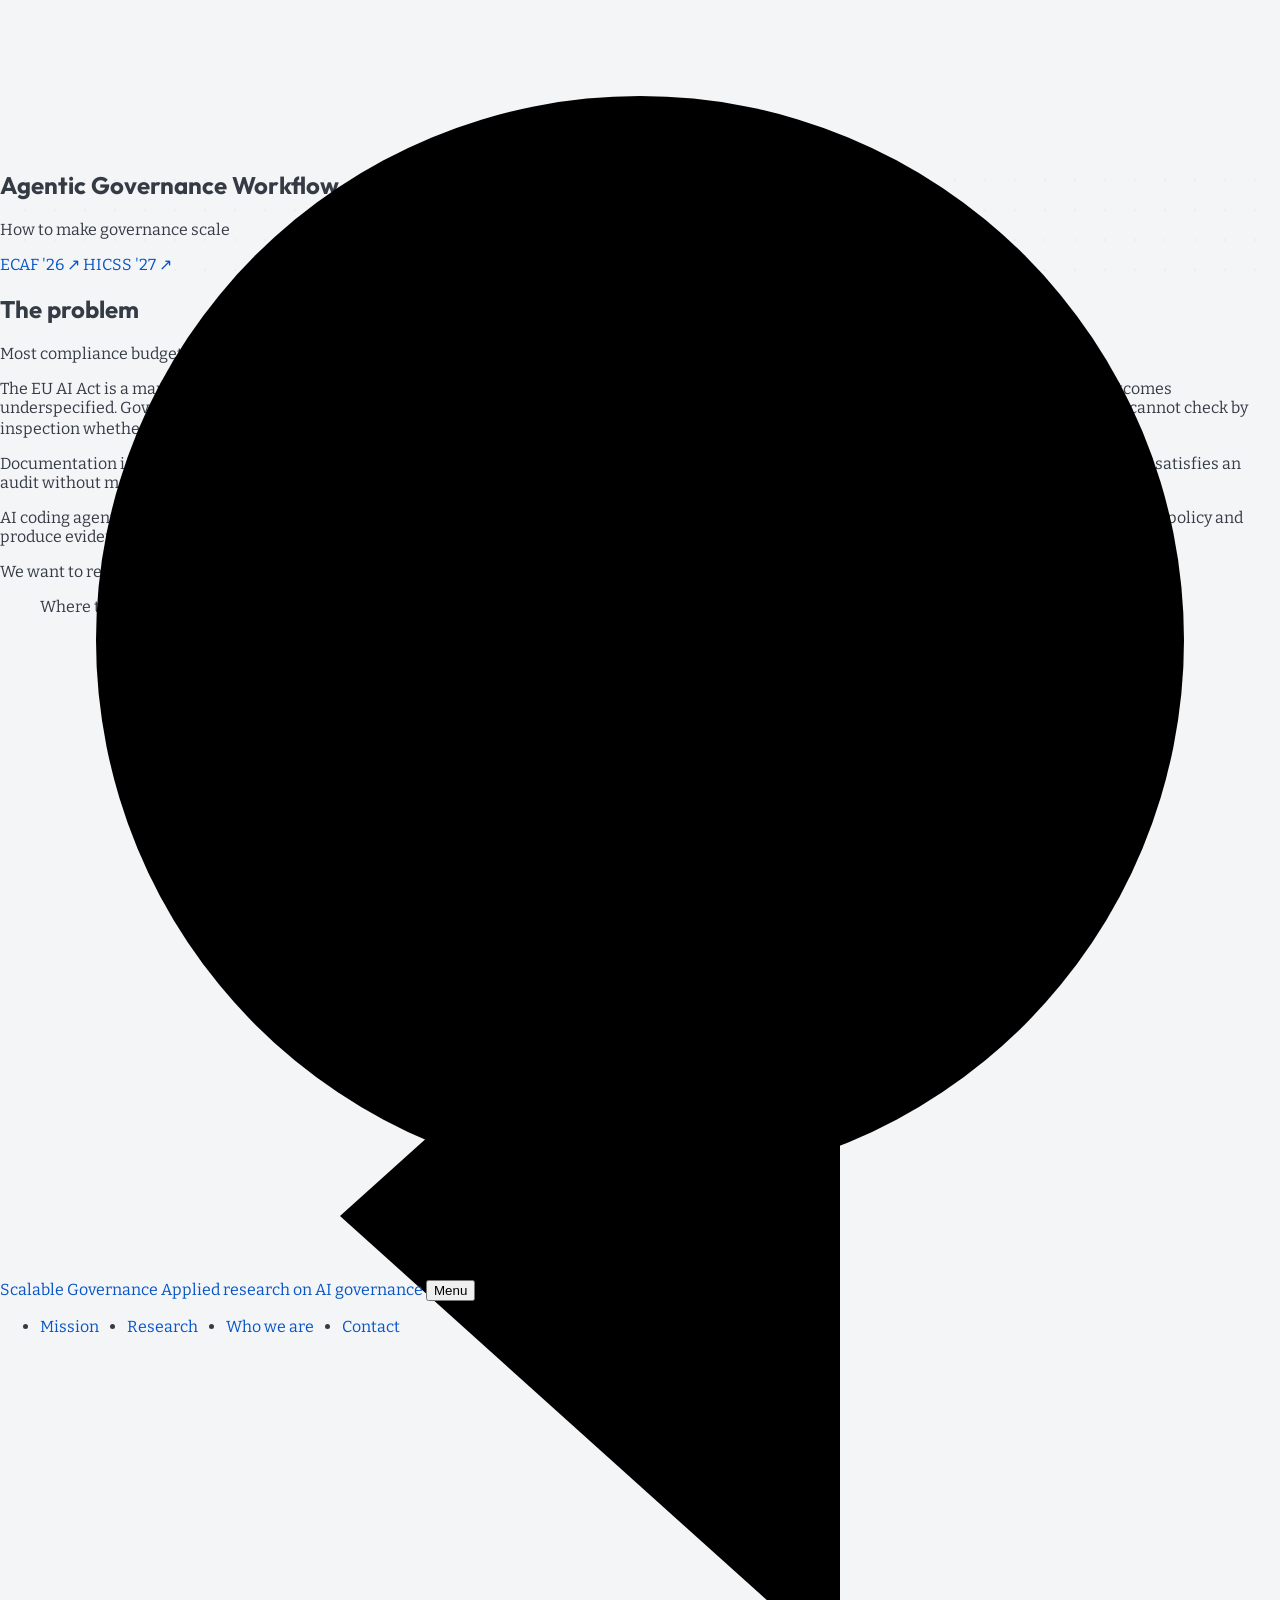
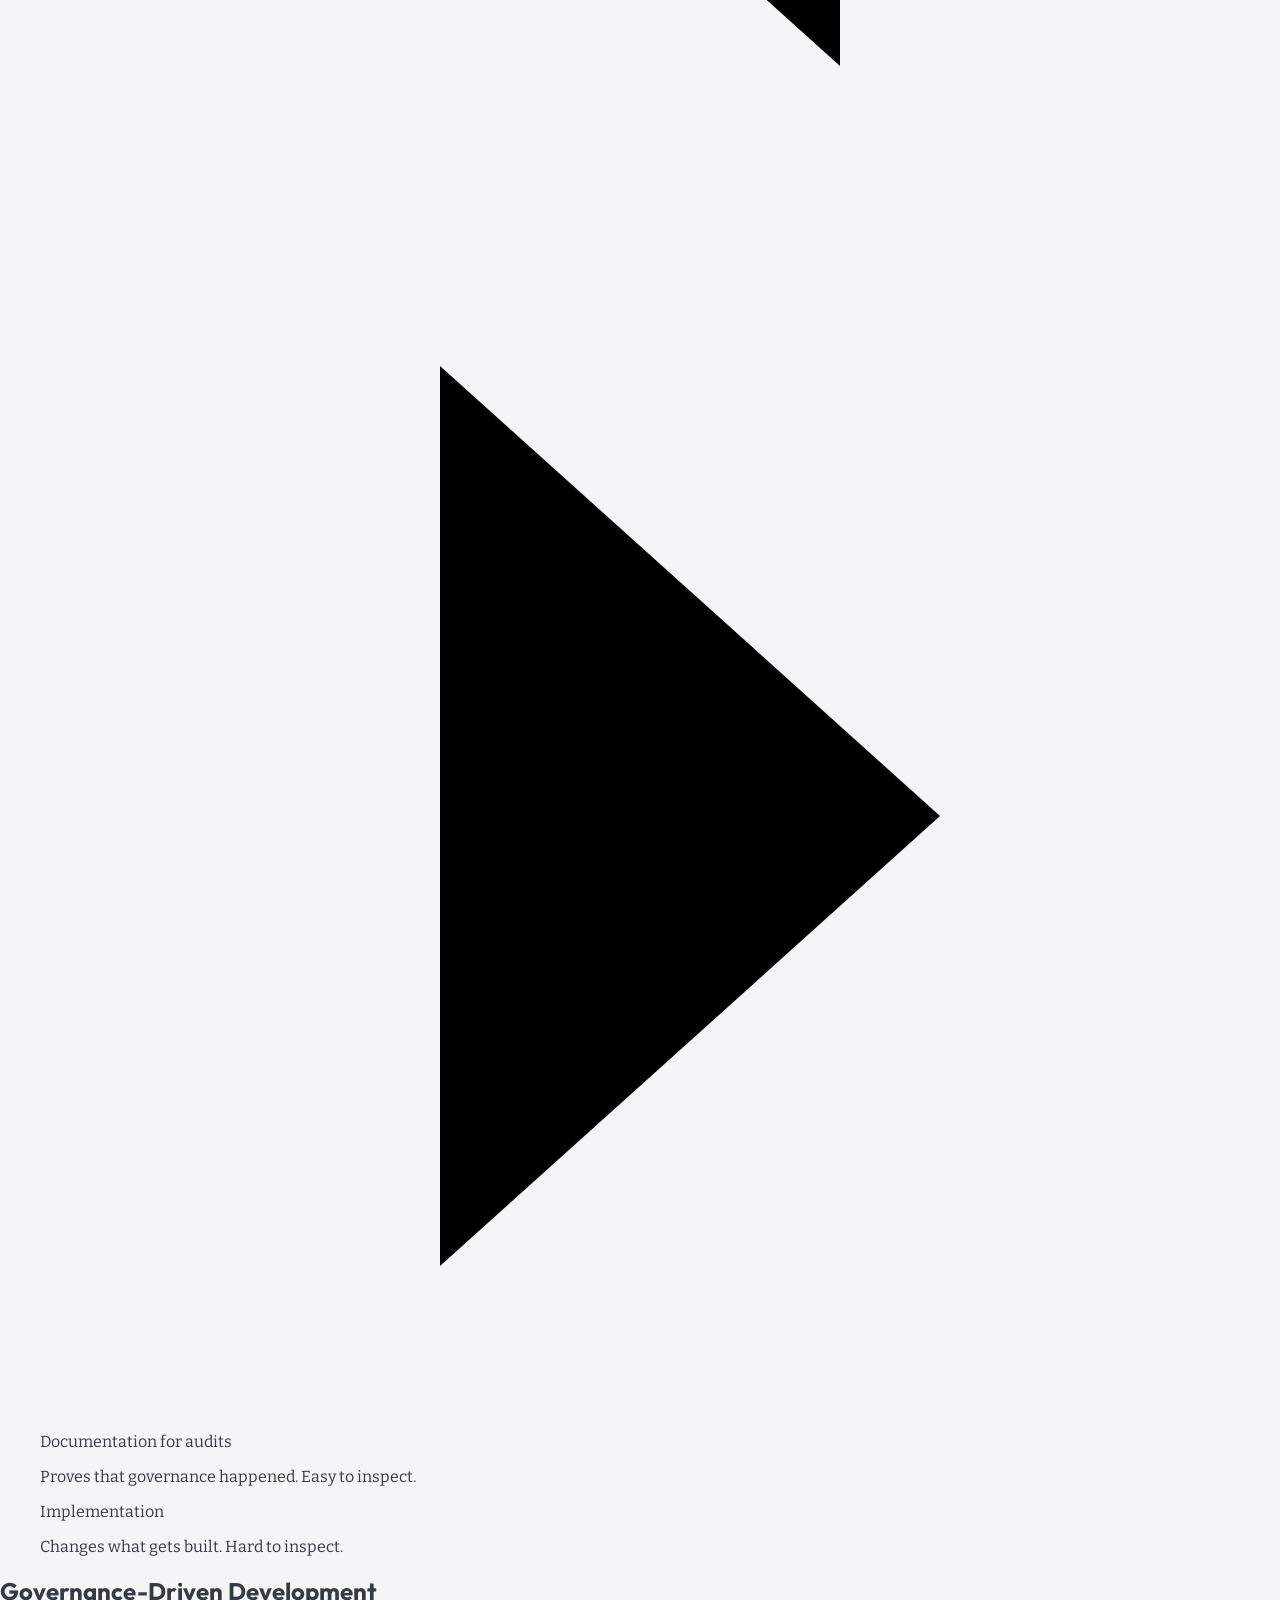
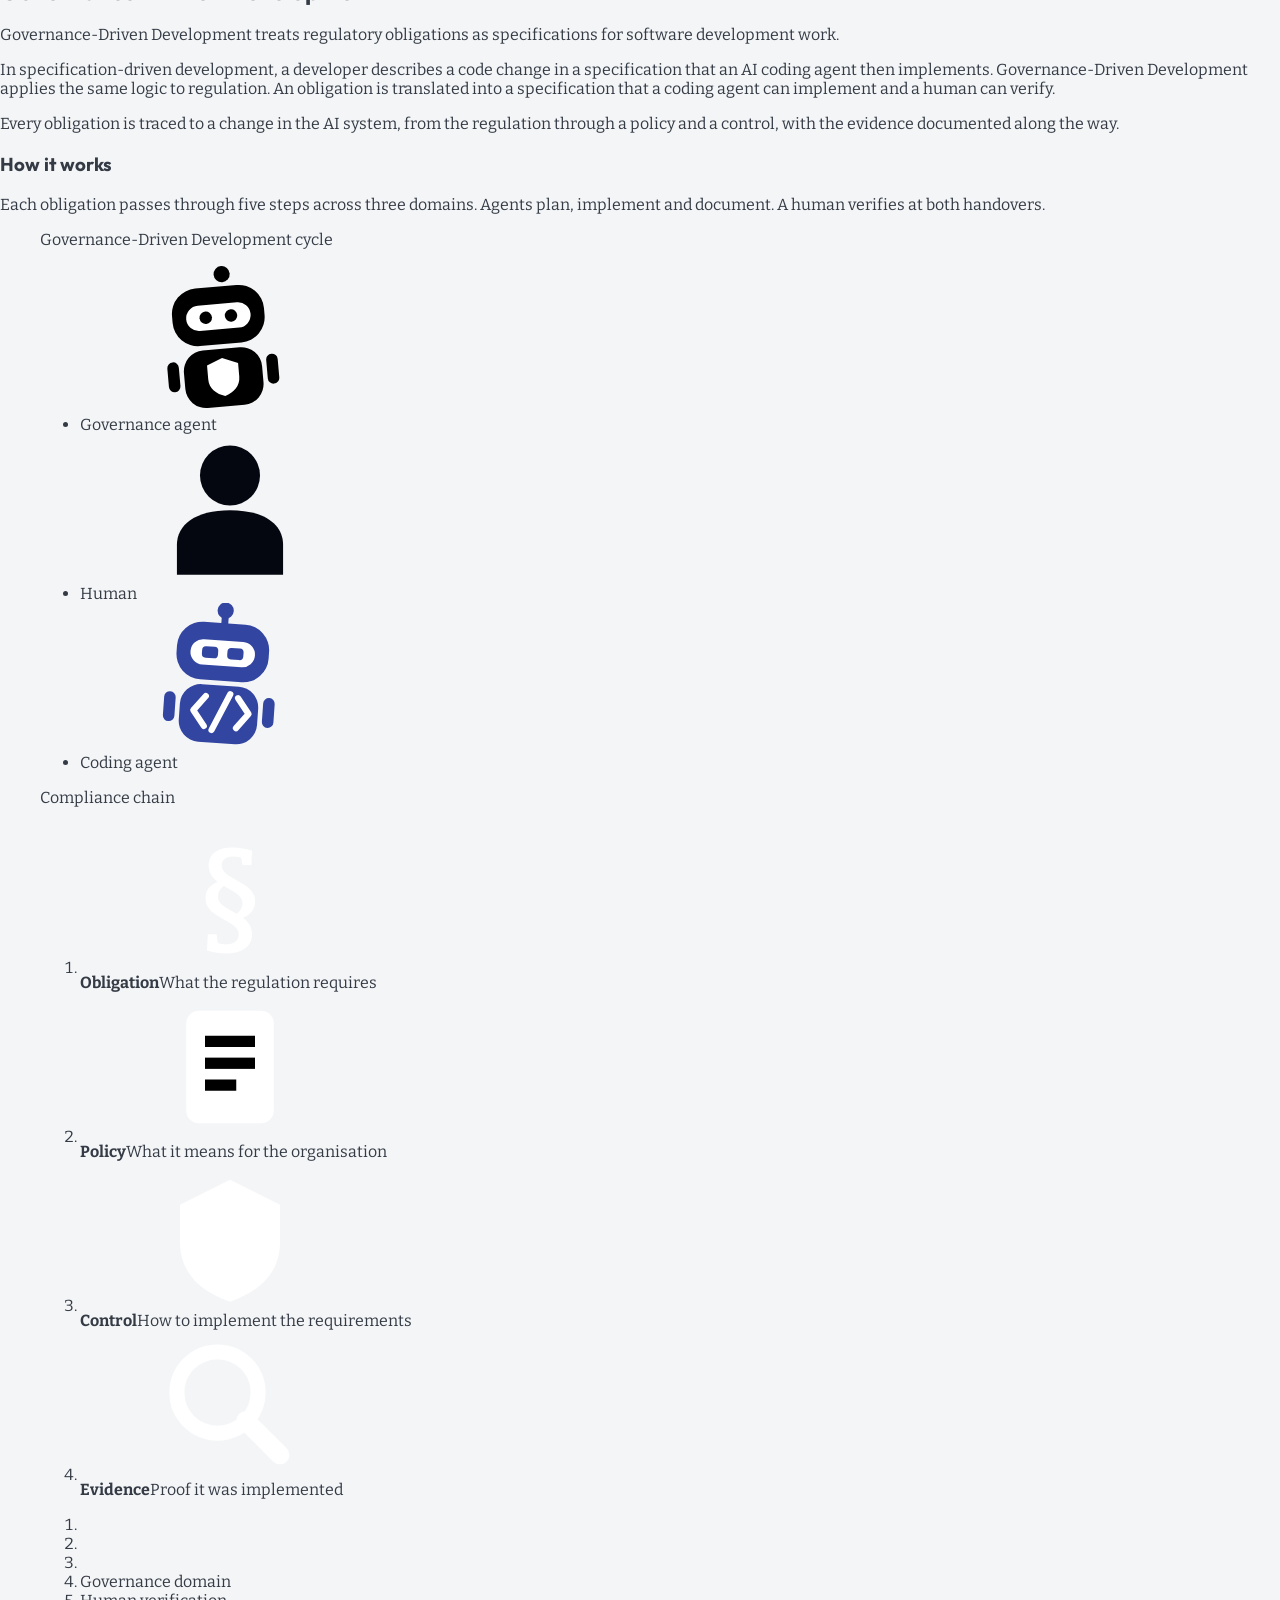
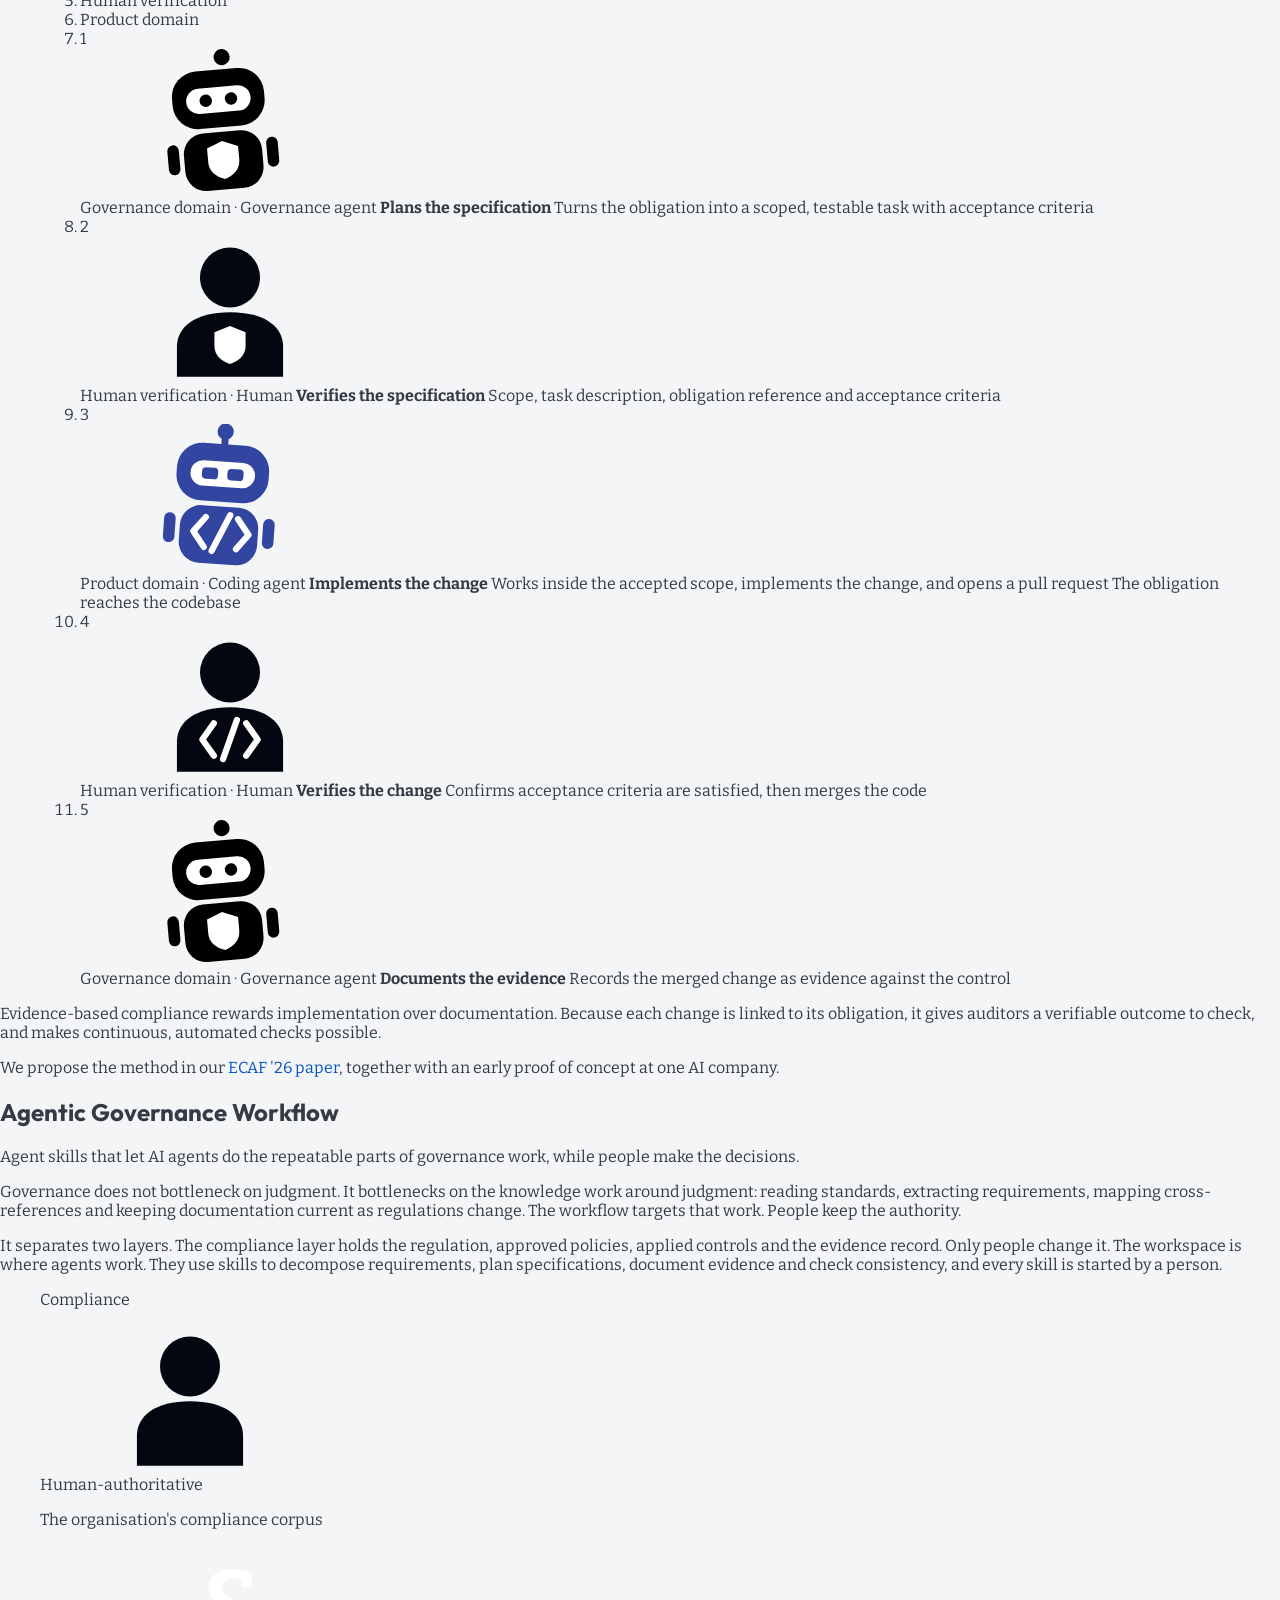
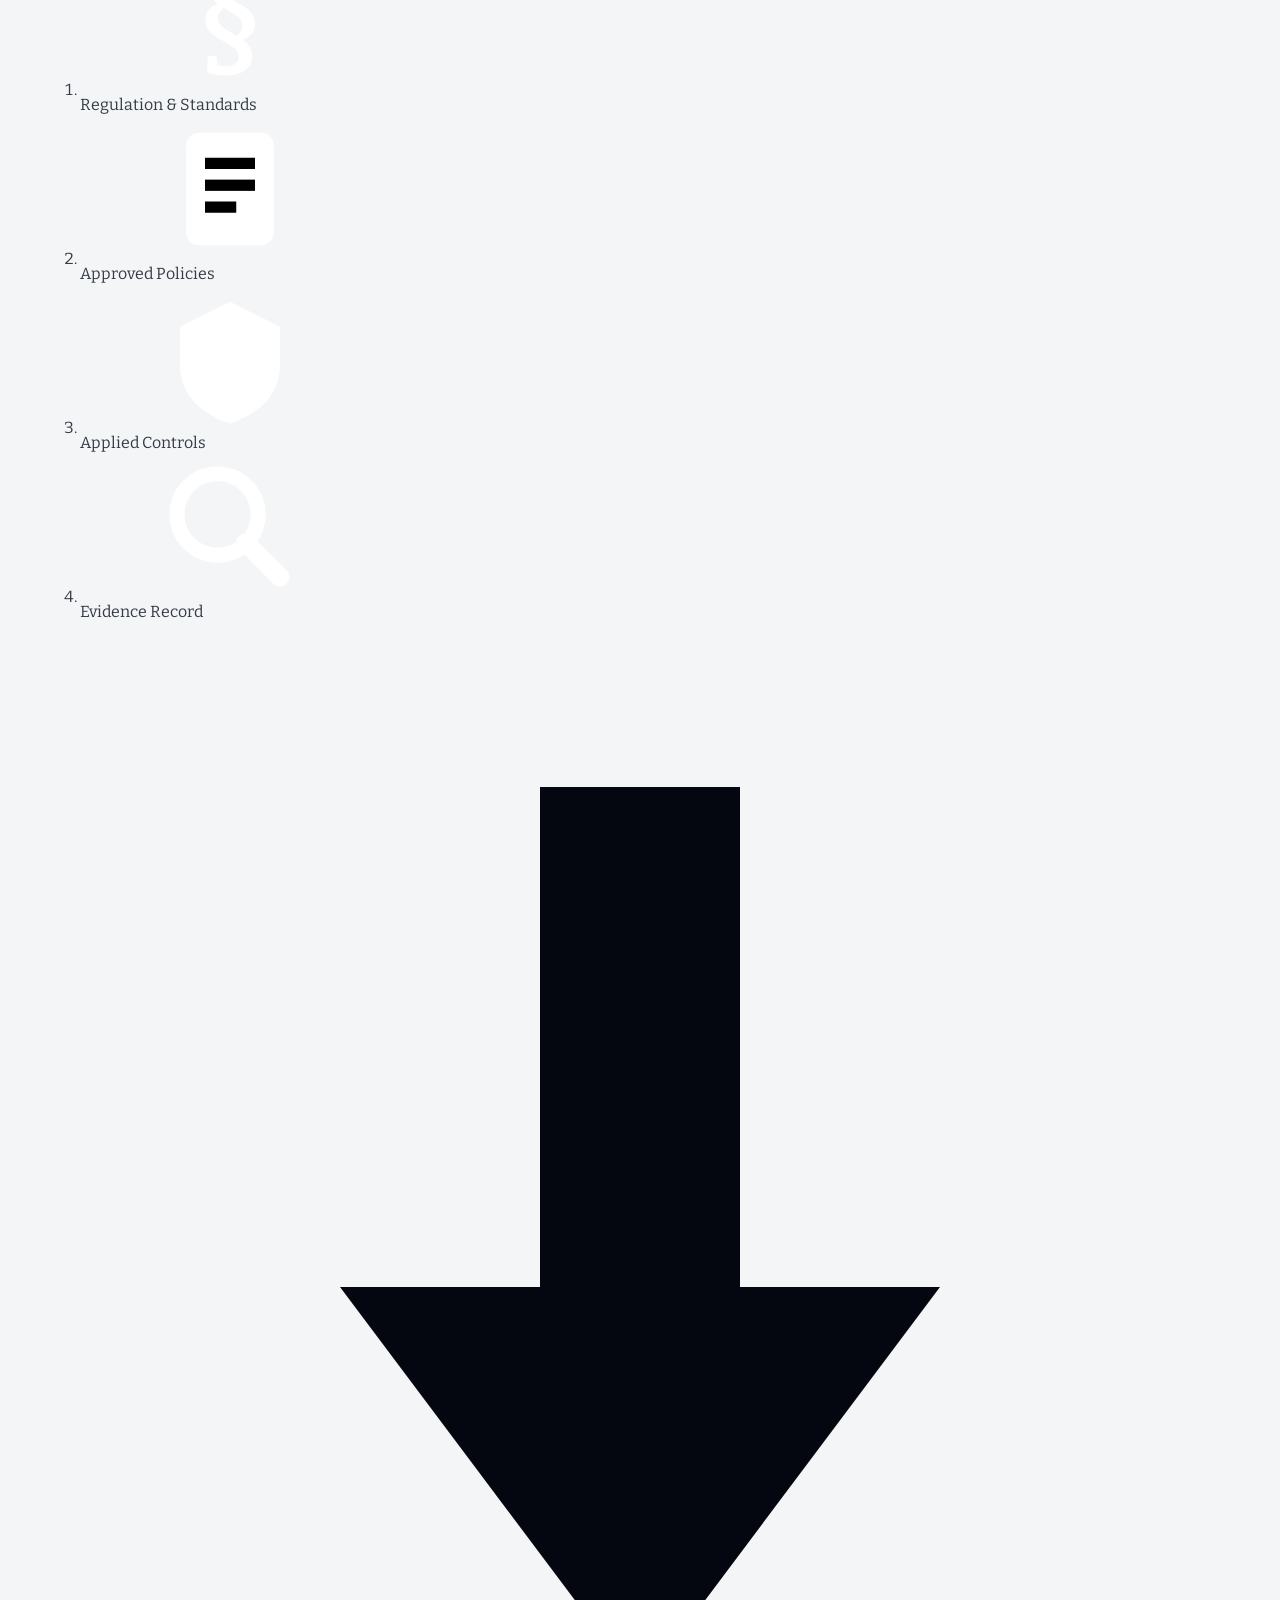
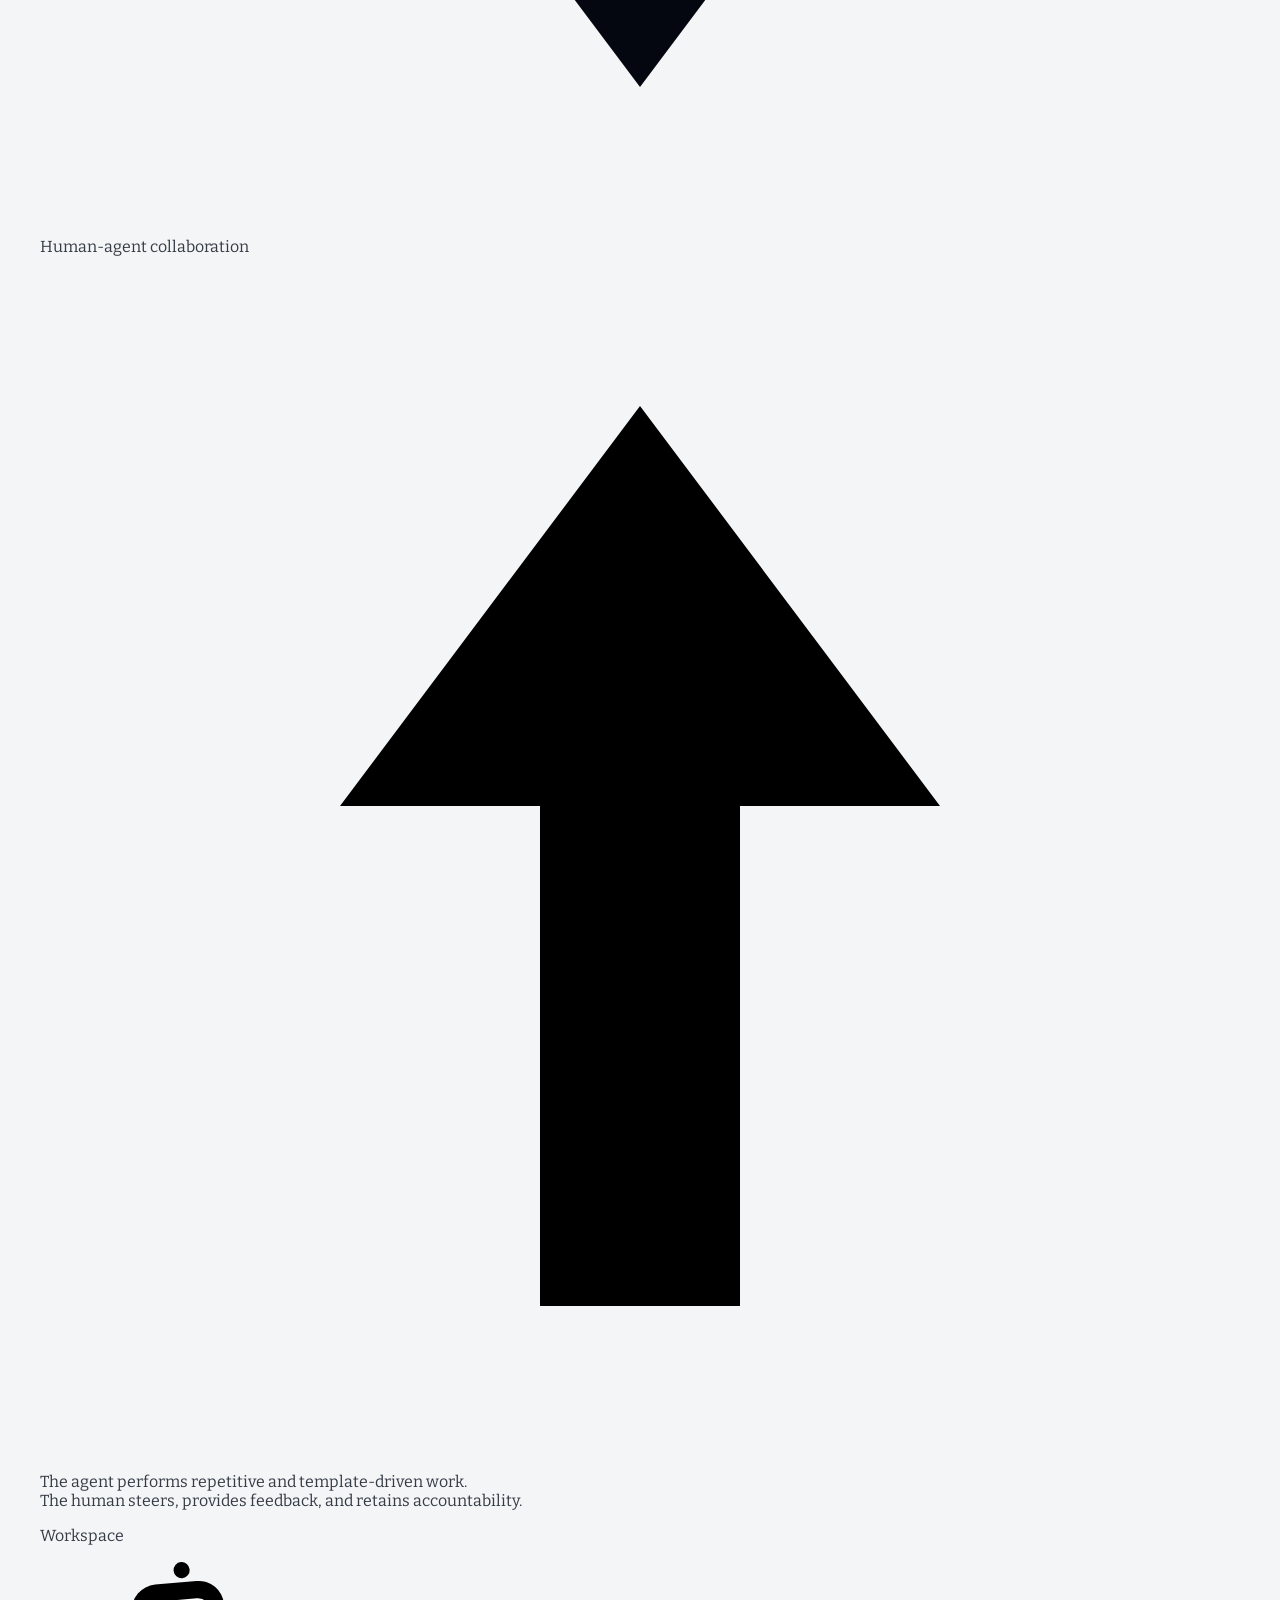
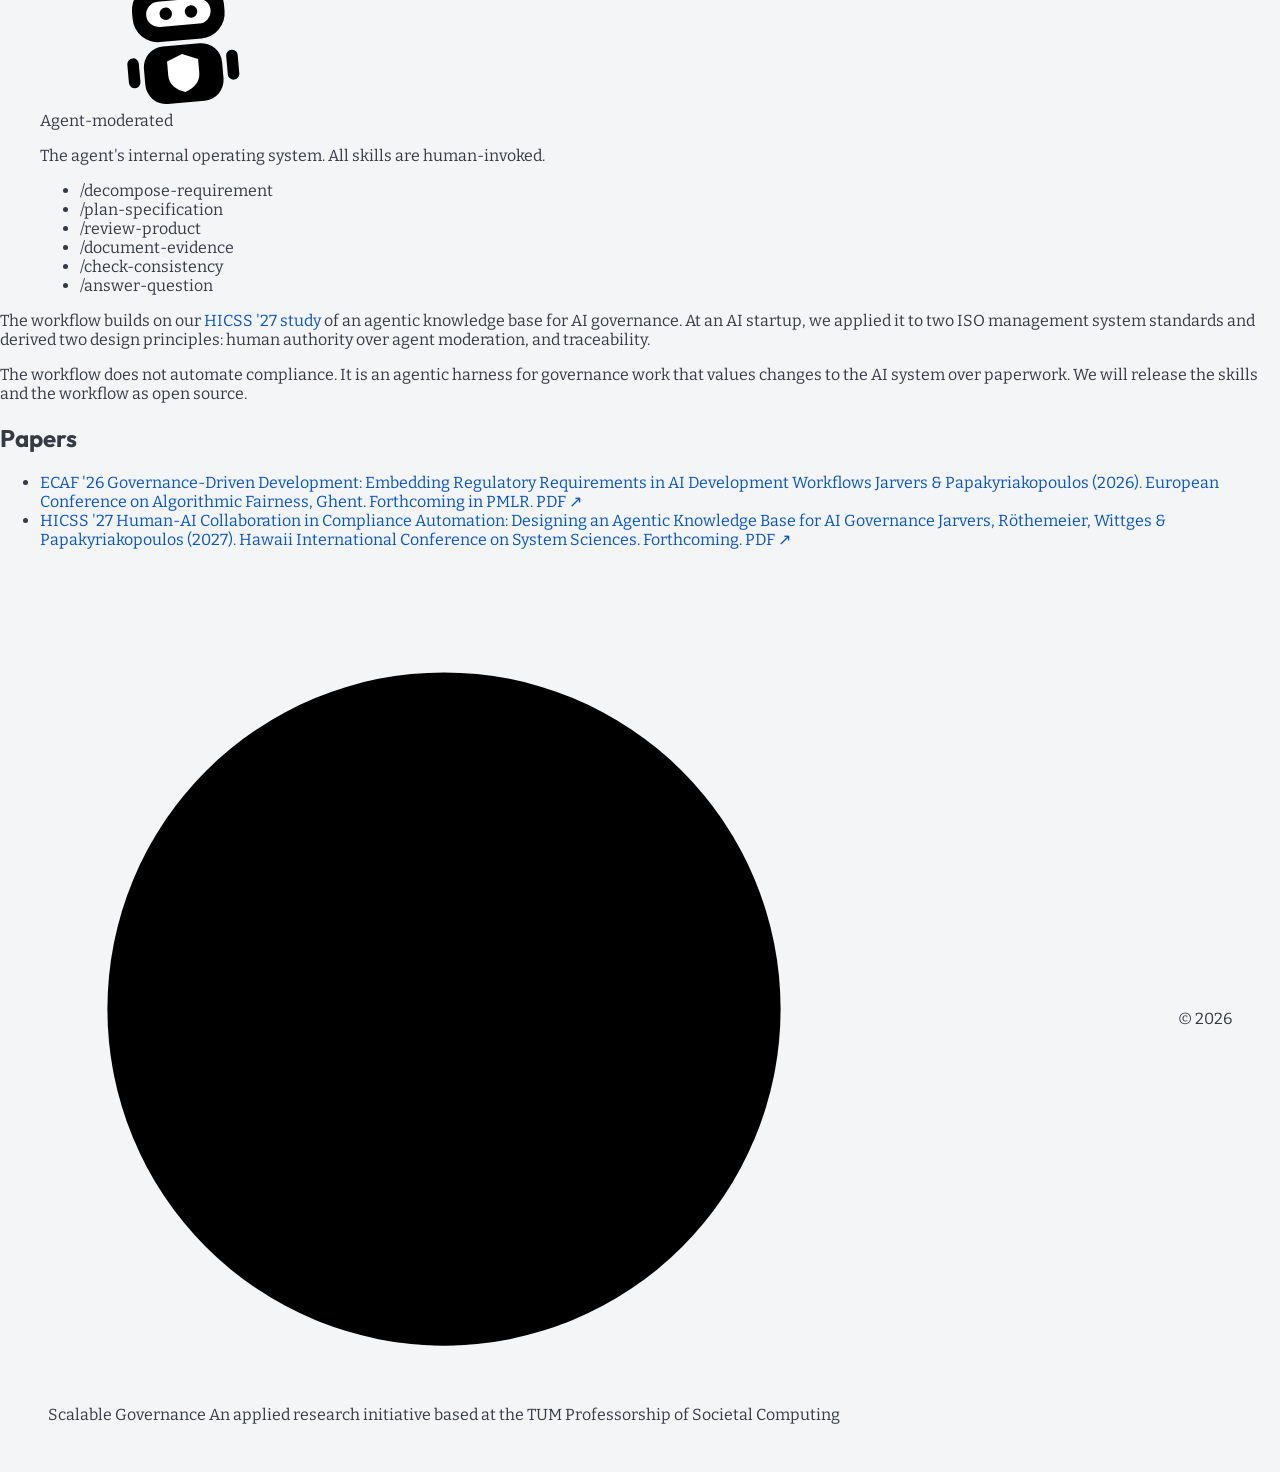
==== agentic-governance-workflow/index.html @ 80a0b9a3 "feat(workflow): add agentic governance workflow page Reachable by direct URL only: not linked from o" ====
<!DOCTYPE html>
<html lang="en">
<head>
<meta charset="utf-8">
<meta name="viewport" content="width=device-width, initial-scale=1">
<title>Agentic Governance Workflow · Scalable Governance</title>
<meta name="description" content="How to make governance scale: Governance-Driven Development and the Agentic Governance Workflow.">
<!-- Reachable by direct URL only: not linked from the other pages and kept out of search indexes. -->
<meta name="robots" content="noindex">
<meta name="theme-color" content="#f4f5f7">
<link rel="icon" href="../assets/img/logo.svg" type="image/svg+xml">
<link rel="preconnect" href="https://fonts.googleapis.com">
<link rel="preconnect" href="https://fonts.gstatic.com" crossorigin>
<link rel="stylesheet" href="https://fonts.googleapis.com/css2?family=Outfit:wght@400;500;600;700;800&amp;family=Bitter:wght@400;500;600&amp;family=JetBrains+Mono:wght@400;500&amp;display=swap">
<link rel="stylesheet" href="../assets/css/style.css">
<script>document.documentElement.classList.add('js');</script>
<script src="../assets/js/main.js" defer></script>
</head>
<body>
<a class="skip-link" href="#main">Skip to content</a>
<canvas id="dot-grid" aria-hidden="true"></canvas>

<!-- Actor icons, reused in the legend and on the step cards. -->
<svg class="sprite" aria-hidden="true" focusable="false">
  <symbol id="icon-governance-agent" viewBox="0 0 124 130"><g style="fill:var(--blue)" transform="rotate(-5 62 68)"><path style="stroke:var(--blue)" d="M48 20 L58 9" stroke-width="6" stroke-linecap="round"/><circle cx="60" cy="7.5" r="7"/><rect x="14" y="18" width="80" height="50" rx="22"/><rect x="26" y="33" width="56" height="22" rx="11" fill="#fff"/><circle cx="43" cy="44" r="5.4"/><circle cx="65" cy="44" r="5.4"/><rect x="6" y="80" width="10" height="26" rx="5"/><rect x="92" y="80" width="10" height="26" rx="5"/><rect x="20" y="72" width="68" height="50" rx="18"/><path d="M54 80 L67.5 85.4 V97.2 C67.5 105.6 61.5 110.5 54 113 C46.5 110.5 40.5 105.6 40.5 97.2 V85.4 Z" fill="#fff"/></g></symbol>
  <symbol id="icon-coding-agent" viewBox="0 0 124 130"><g style="fill:var(--violet)" transform="rotate(4 62 68)"><path style="stroke:var(--violet)" d="M54 20 V9" stroke-width="6" stroke-linecap="round"/><circle cx="54" cy="7" r="7"/><rect x="14" y="18" width="80" height="50" rx="22"/><rect x="26" y="33" width="56" height="22" rx="11" fill="#fff"/><rect x="36" y="39" width="14" height="10" rx="3.4"/><rect x="58" y="39" width="14" height="10" rx="3.4"/><rect x="6" y="80" width="10" height="26" rx="5"/><rect x="92" y="80" width="10" height="26" rx="5"/><rect x="20" y="72" width="68" height="50" rx="18"/><g fill="none" stroke="#fff" stroke-width="5.4" stroke-linecap="round" stroke-linejoin="round"><path d="M42 82 L32 95 L42 108"/><path d="M70 82 L80 95 L70 108"/><path d="M63 79 L49 111"/></g></g></symbol>
  <symbol id="icon-human" viewBox="0 0 124 130"><g style="fill:var(--ink)"><circle cx="62" cy="36" r="26"/><path d="M16 122 V96 C16 78.5 32 66 62 66 C92 66 108 78.5 108 96 V122 Z"/></g></symbol>
  <symbol id="icon-human-spec" viewBox="0 0 124 130"><g style="fill:var(--ink)"><circle cx="62" cy="36" r="26"/><path d="M16 122 V96 C16 78.5 32 66 62 66 C92 66 108 78.5 108 96 V122 Z"/></g><path d="M62 78 L75.5 83.4 V95.2 C75.5 103.6 69.5 108.5 62 111 C54.5 108.5 48.5 103.6 48.5 95.2 V83.4 Z" fill="#fff"/></symbol>
  <symbol id="icon-human-code" viewBox="0 0 124 130"><g style="fill:var(--ink)"><circle cx="62" cy="36" r="26"/><path d="M16 122 V96 C16 78.5 32 66 62 66 C92 66 108 78.5 108 96 V122 Z"/></g><g fill="none" stroke="#fff" stroke-width="5.4" stroke-linecap="round" stroke-linejoin="round"><path d="M48 80 L38 94 L48 108"/><path d="M76 80 L86 94 L76 108"/><path d="M68 77 L56 111"/></g></symbol>
  <symbol id="icon-paragraph" viewBox="0 0 24 24"><text x="12" y="17.5" text-anchor="middle" font-family="Bitter, Georgia, serif" font-weight="600" font-size="19" fill="#fff">§</text></symbol>
  <symbol id="icon-document" viewBox="0 0 24 24"><rect x="5" y="3" width="14" height="18" rx="2" fill="#fff"/><g style="fill:var(--blue)"><rect x="8" y="7" width="8" height="1.8"/><rect x="8" y="10.5" width="8" height="1.8"/><rect x="8" y="14" width="5" height="1.8"/></g></symbol>
  <symbol id="icon-shield" viewBox="0 0 24 24"><path d="M12 3 L20 7 V13 C20 18 16.5 21 12 22.5 C7.5 21 4 18 4 13 V7 Z" fill="#fff"/><path style="stroke:var(--blue)" d="M9.5 12.5 L11.5 14.5 L15 10.5" fill="none" stroke-width="2.2" stroke-linecap="round" stroke-linejoin="round"/></symbol>
  <symbol id="icon-search" viewBox="0 0 24 24"><circle cx="10" cy="10" r="6.5" fill="none" stroke="#fff" stroke-width="2.4"/><path d="M14.5 14.5 L20 20" stroke="#fff" stroke-width="3" stroke-linecap="round"/></symbol>
  <symbol id="icon-chevron-down" viewBox="0 0 20 20"><path style="stroke:var(--blue)" d="M4 6 L10 14 L16 6" fill="none" stroke-width="2.5" stroke-linecap="round" stroke-linejoin="round"/></symbol>
  <symbol id="icon-chevron-right" viewBox="0 0 20 20"><path style="stroke:var(--blue)" d="M6 4 L14 10 L6 16" fill="none" stroke-width="2.5" stroke-linecap="round" stroke-linejoin="round"/></symbol>
</svg>

<header class="site-nav" id="site-nav">
  <div class="site-nav__inner">
    <div class="site-nav__bar">
      <a class="brand" href="../" aria-label="Scalable Governance, home">
        <svg class="brand__logo" viewBox="0 10 200 200" aria-hidden="true"><circle cx="100" cy="110" r="85" stroke-width="14"/><circle cx="100" cy="142" r="53" stroke-width="12"/><circle cx="100" cy="160" r="33" stroke-width="11"/></svg>
        <span class="brand__text">
          <span class="brand__name">Scalable Governance</span>
          <span class="brand__tagline">Applied research on AI governance</span>
        </span>
      </a>
      <button class="nav-toggle" type="button" aria-expanded="false" aria-controls="nav-links">Menu</button>
      <nav aria-label="Main">
        <ul class="nav-links" id="nav-links">
          <li><a href="../mission/">Mission</a></li>
          <li><a href="../#research">Research</a></li>
          <li><a href="../#who-we-are">Who we are</a></li>
          <li><a href="../#contact">Contact</a></li>
        </ul>
      </nav>
    </div>
  </div>
</header>

<main id="main">
  <section class="page-title" data-grid-section>
    <div class="container">
      <h1>Agentic Governance Workflow</h1>
      <p class="page-title__sub">How to make governance scale</p>
      <div class="paper-tags">
        <a class="paper-tag" href="../papers/2026-ecaf-governance-driven-development.pdf" target="_blank" rel="noopener">ECAF '26 ↗</a>
        <a class="paper-tag paper-tag--violet" href="../papers/2027-hicss-human-ai-collaboration-in-compliance-automation.pdf" target="_blank" rel="noopener">HICSS '27 ↗</a>
      </div>
    </div>
  </section>

  <div class="container article-layout article-layout--wide">
    <article class="article article--wide">

      <section class="article__section" id="problem" aria-labelledby="problem-title">
        <h2 id="problem-title">The problem</h2>
        <p class="article__lead">Most compliance budget goes into documentation for audits, not into changes to the AI system.</p>
        <div class="split">
          <div class="split__text">
            <p>The EU AI Act is a management-based regulation. It mandates processes, such as risk management, documentation and monitoring, and leaves the outcomes underspecified. Governance quality is a <span class="term"><button type="button" class="term__word" aria-describedby="tip-cg">credence good</button><span class="term__tip" role="tooltip" id="tip-cg">A good whose quality the buyer cannot assess through use or inspection.</span></span>: auditors and authorities cannot check by inspection whether governance makes a system safer.</p>
            <p>Documentation is easy to inspect. Changes to the AI system are not. So the budget flows toward documentation, and compliance risks becoming symbolic: it satisfies an audit without making a system safer.</p>
            <p>AI coding agents add pressure. Features that took weeks now take days. Governance work is still mostly manual: people read the regulation, interpret it, draft policy and produce evidence by hand. As development speeds up, governance becomes the constraint.</p>
            <p>We want to redirect the budget toward implementation, and make the work itself cheaper.</p>
          </div>
          <figure class="figure split__figure budget">
            <figcaption class="figure__title" id="budget-title">Where the compliance budget goes</figcaption>
            <div class="budget__track" id="budget-track">
              <div class="budget__bar">
                <div class="budget__docs"></div>
                <div class="budget__impl"></div>
              </div>
              <div class="budget__thumb-rail">
                <div class="budget__thumb" id="budget-thumb" role="slider" tabindex="0" aria-labelledby="budget-title" aria-valuemin="30" aria-valuemax="70" aria-valuenow="62" aria-valuetext="62% documentation for audits, 38% implementation">
                  <svg viewBox="0 0 24 24" aria-hidden="true"><path d="M16 3 L6 12 L16 21 Z"/></svg>
                  <svg viewBox="0 0 24 24" aria-hidden="true"><path d="M8 3 L18 12 L8 21 Z"/></svg>
                </div>
              </div>
            </div>
            <div class="budget__labels">
              <div>
                <p class="budget__name">Documentation for audits</p>
                <p class="budget__desc">Proves that governance happened. Easy to inspect.</p>
              </div>
              <div></div>
              <div>
                <p class="budget__name budget__name--impl">Implementation</p>
                <p class="budget__desc">Changes what gets built. Hard to inspect.</p>
              </div>
            </div>
          </figure>
        </div>
      </section>

      <section class="article__section" id="gdd" aria-labelledby="gdd-title">
        <h2 id="gdd-title">Governance-Driven Development</h2>
        <p class="article__lead">Governance-Driven Development treats regulatory obligations as specifications for software development work.</p>
        <p>In specification-driven development, a developer describes a code change in a specification that an AI coding agent then implements. Governance-Driven Development applies the same logic to regulation. An obligation is translated into a specification that a coding agent can implement and a human can verify.</p>
        <p>Every obligation is traced to a change in the AI system, from the regulation through a policy and a control, with the evidence documented along the way.</p>

        <h3>How it works</h3>
        <p>Each obligation passes through five steps across three domains. Agents plan, implement and document. A human verifies at both handovers.</p>

        <figure class="figure gdd">
          <div class="gdd__head">
            <figcaption class="figure__title">Governance-Driven Development cycle</figcaption>
            <ul class="gdd__legend" aria-label="Actors">
              <li class="gdd__actor gdd__actor--gov"><svg aria-hidden="true"><use href="#icon-governance-agent"/></svg>Governance agent</li>
              <li class="gdd__actor"><svg aria-hidden="true"><use href="#icon-human"/></svg>Human</li>
              <li class="gdd__actor gdd__actor--code"><svg aria-hidden="true"><use href="#icon-coding-agent"/></svg>Coding agent</li>
            </ul>
          </div>

          <div class="gdd__body">
            <div class="gdd__chain">
              <p class="gdd__chain-label">Compliance chain</p>
              <ol class="gdd__chain-list">
                <li><span class="node"><svg aria-hidden="true"><use href="#icon-paragraph"/></svg></span><span><b>Obligation</b>What the regulation requires</span></li>
                <li><span class="node"><svg aria-hidden="true"><use href="#icon-document"/></svg></span><span><b>Policy</b>What it means for the organisation</span></li>
                <li><span class="node"><svg aria-hidden="true"><use href="#icon-shield"/></svg></span><span><b>Control</b>How to implement the requirements</span></li>
                <li><span class="node"><svg aria-hidden="true"><use href="#icon-search"/></svg></span><span><b>Evidence</b>Proof it was implemented</span></li>
              </ol>
            </div>

            <ol class="gdd__steps">
              <li class="gdd__domain-bg gdd__domain-bg--gov" aria-hidden="true"></li>
              <li class="gdd__domain-bg gdd__domain-bg--human" aria-hidden="true"></li>
              <li class="gdd__domain-bg gdd__domain-bg--product" aria-hidden="true"></li>
              <li class="gdd__domain-label gdd__domain-label--gov" aria-hidden="true">Governance domain</li>
              <li class="gdd__domain-label gdd__domain-label--human" aria-hidden="true">Human verification</li>
              <li class="gdd__domain-label gdd__domain-label--product" aria-hidden="true">Product domain</li>

              <li class="step step--gov step--1">
                <span class="step__num">1</span><svg class="step__actor" aria-hidden="true"><use href="#icon-governance-agent"/></svg>
                <span class="step__domain">Governance domain · Governance agent</span>
                <b class="step__title">Plans the specification</b>
                <span class="step__text">Turns the obligation into a scoped, testable task with acceptance criteria</span>
              </li>
              <li class="step step--human step--2">
                <span class="step__num">2</span><svg class="step__actor" aria-hidden="true"><use href="#icon-human-spec"/></svg>
                <span class="step__domain">Human verification · Human</span>
                <b class="step__title">Verifies the specification</b>
                <span class="step__text">Scope, task description, obligation reference and acceptance criteria</span>
              </li>
              <li class="step step--product step--3">
                <span class="step__num">3</span><svg class="step__actor" aria-hidden="true"><use href="#icon-coding-agent"/></svg>
                <span class="step__domain">Product domain · Coding agent</span>
                <b class="step__title">Implements the change</b>
                <span class="step__text">Works inside the accepted scope, implements the change, and opens a pull request</span>
                <span class="step__note">The obligation reaches the codebase</span>
              </li>
              <li class="step step--human step--4">
                <span class="step__num">4</span><svg class="step__actor" aria-hidden="true"><use href="#icon-human-code"/></svg>
                <span class="step__domain">Human verification · Human</span>
                <b class="step__title">Verifies the change</b>
                <span class="step__text">Confirms acceptance criteria are satisfied, then merges the code</span>
              </li>
              <li class="step step--gov step--5">
                <span class="step__num">5</span><svg class="step__actor" aria-hidden="true"><use href="#icon-governance-agent"/></svg>
                <span class="step__domain">Governance domain · Governance agent</span>
                <b class="step__title">Documents the evidence</b>
                <span class="step__text">Records the merged change as evidence against the control</span>
              </li>
            </ol>
          </div>
        </figure>

        <p>Evidence-based compliance rewards implementation over documentation. Because each change is linked to its obligation, it gives auditors a verifiable outcome to check, and makes continuous, automated checks possible.</p>
        <p>We propose the method in our <a class="inline-link" href="../papers/2026-ecaf-governance-driven-development.pdf" target="_blank" rel="noopener">ECAF '26 paper</a>, together with an early proof of concept at one AI company.</p>
      </section>

      <section class="article__section" id="workflow" aria-labelledby="workflow-title">
        <h2 id="workflow-title">Agentic Governance Workflow</h2>
        <p class="article__lead">Agent skills that let AI agents do the repeatable parts of governance work, while people make the decisions.</p>
        <div class="split">
          <div class="split__text">
            <p>Governance does not bottleneck on judgment. It bottlenecks on the knowledge work around judgment: reading standards, extracting requirements, mapping cross-references and keeping documentation current as regulations change. The workflow targets that work. People keep the authority.</p>
            <p>It separates two layers. The compliance layer holds the regulation, approved policies, applied controls and the evidence record. Only people change it. The workspace is where agents work. They use skills to decompose requirements, plan specifications, document evidence and check consistency, and every skill is started by a person.</p>
          </div>
          <figure class="split__figure layers" aria-labelledby="layers-title">
            <div class="layers__compliance">
              <div class="layers__head">
                <p class="layers__name" id="layers-title">Compliance</p>
                <p class="layers__badge"><svg aria-hidden="true"><use href="#icon-human"/></svg>Human-authoritative</p>
              </div>
              <p class="layers__caption">The organisation's compliance corpus</p>
              <ol class="layers__corpus">
                <li><span class="node"><svg aria-hidden="true"><use href="#icon-paragraph"/></svg></span>Regulation &amp; Standards</li>
                <li><span class="node"><svg aria-hidden="true"><use href="#icon-document"/></svg></span>Approved Policies</li>
                <li><span class="node"><svg aria-hidden="true"><use href="#icon-shield"/></svg></span>Applied Controls</li>
                <li><span class="node"><svg aria-hidden="true"><use href="#icon-search"/></svg></span>Evidence Record</li>
              </ol>
            </div>
            <div class="layers__boundary">
              <p class="layers__boundary-title">
                <svg viewBox="0 0 24 24" aria-hidden="true"><path style="fill:var(--ink)" d="M12 21 L6 13 H10 V3 H14 V13 H18 Z"/></svg>
                Human-agent collaboration
                <svg viewBox="0 0 24 24" aria-hidden="true"><path style="fill:var(--blue)" d="M12 3 L18 11 H14 V21 H10 V11 H6 Z"/></svg>
              </p>
              <p class="layers__boundary-text">The agent performs repetitive and template-driven work.<br>The human steers, provides feedback, and retains accountability.</p>
            </div>
            <div class="layers__workspace">
              <div class="layers__head">
                <p class="layers__name layers__name--blue">Workspace</p>
                <p class="layers__badge layers__badge--blue"><svg aria-hidden="true"><use href="#icon-governance-agent"/></svg>Agent-moderated</p>
              </div>
              <p class="layers__caption">The agent's internal operating system. All skills are human-invoked.</p>
              <ul class="layers__skills">
                <li><span>/</span>decompose-requirement</li>
                <li><span>/</span>plan-specification</li>
                <li><span>/</span>review-product</li>
                <li><span>/</span>document-evidence</li>
                <li><span>/</span>check-consistency</li>
                <li><span>/</span>answer-question</li>
              </ul>
            </div>
          </figure>
        </div>
        <div class="two-col">
          <p>The workflow builds on our <a class="inline-link" href="../papers/2027-hicss-human-ai-collaboration-in-compliance-automation.pdf" target="_blank" rel="noopener">HICSS '27 study</a> of an agentic knowledge base for AI governance. At an AI startup, we applied it to two ISO management system standards and derived two design principles: human authority over agent moderation, and traceability.</p>
          <p>The workflow does not automate compliance. It is an agentic harness for governance work that values changes to the AI system over paperwork. We will release the skills and the workflow as open source.</p>
        </div>
      </section>

      <section class="article__section article__section--last" id="papers" aria-labelledby="papers-title">
        <h2 id="papers-title">Papers</h2>
        <ul class="paper-list">
          <li>
            <a class="paper-row" href="../papers/2026-ecaf-governance-driven-development.pdf" target="_blank" rel="noopener">
              <span class="paper-tag">ECAF '26</span>
              <span class="paper-row__body">
                <span class="paper-row__title">Governance-Driven Development: Embedding Regulatory Requirements in AI Development Workflows</span>
                <span class="paper-row__cite">Jarvers &amp; Papakyriakopoulos (2026). European Conference on Algorithmic Fairness, Ghent. Forthcoming in PMLR.</span>
              </span>
              <span class="paper-row__pdf">PDF ↗</span>
            </a>
          </li>
          <li>
            <a class="paper-row paper-row--violet" href="../papers/2027-hicss-human-ai-collaboration-in-compliance-automation.pdf" target="_blank" rel="noopener">
              <span class="paper-tag paper-tag--violet">HICSS '27</span>
              <span class="paper-row__body">
                <span class="paper-row__title">Human-AI Collaboration in Compliance Automation: Designing an Agentic Knowledge Base for AI Governance</span>
                <span class="paper-row__cite">Jarvers, Röthemeier, Wittges &amp; Papakyriakopoulos (2027). Hawaii International Conference on System Sciences. Forthcoming.</span>
              </span>
              <span class="paper-row__pdf">PDF ↗</span>
            </a>
          </li>
        </ul>
      </section>
    </article>
  </div>
</main>

<footer class="site-footer-wrap">
  <div class="site-footer">
    <div class="site-footer__brand">
      <svg class="site-footer__logo" viewBox="0 10 200 200" aria-hidden="true"><circle cx="100" cy="110" r="85" stroke-width="14"/><circle cx="100" cy="142" r="53" stroke-width="12"/><circle cx="100" cy="160" r="33" stroke-width="11"/></svg>
      <span class="site-footer__name">Scalable Governance</span>
      <span class="site-footer__line">An applied research initiative based at the TUM Professorship of Societal Computing</span>
    </div>
    <p class="site-footer__copy">© 2026</p>
  </div>
</footer>
</body>
</html>
---- assets/css/style.css ----
/* Scalable Governance — landing page styles */

:root {
  --bg: oklch(0.97 0.003 260);
  --card-bg: oklch(0.995 0.002 260);
  --card-bg-a: oklch(0.995 0.002 260 / 0.9);
  --white: oklch(0.995 0 0);

  --ink: oklch(0.13 0.02 260);
  --ink-strong: oklch(0.15 0.02 260);
  --text: oklch(0.35 0.02 260);
  --text-soft: oklch(0.32 0.02 260);
  --text-softer: oklch(0.30 0.02 260);
  --muted: oklch(0.50 0.03 260);
  --muted-soft: oklch(0.45 0.02 260);
  --muted-softer: oklch(0.55 0.02 260);

  --brand: oklch(0.48 0.19 260);
  --brand-hover: oklch(0.43 0.20 260);
  --indigo: oklch(0.38 0.20 280);
  --violet: oklch(0.43 0.15 270);

  --border: oklch(0.92 0.005 260);
  --border-soft: oklch(0.90 0.005 260);
  --card-border: oklch(0.91 0.01 260);

  --font-display: "Outfit", sans-serif;
  --font-body: "Bitter", Georgia, serif;
}

* { box-sizing: border-box; }

html { scroll-behavior: smooth; }

body {
  margin: 0;
  background: var(--bg);
  color: var(--text);
  font-family: var(--font-body);
  -webkit-font-smoothing: antialiased;
}

a {
  color: var(--brand);
  text-decoration: none;
}
a:hover { color: var(--brand-hover); }

h1, h2, h3 { font-family: var(--font-display); }

img, svg { display: block; max-width: 100%; }

.visually-hidden {
  position: absolute;
  width: 1px; height: 1px;
  overflow: hidden;
  clip: rect(0 0 0 0);
  white-space: nowrap;
}

.skip-link {
  position: absolute;
  top: -48px;
  left: 16px;
  background: var(--brand);
  color: var(--white);
  padding: 10px 18px;
  border-radius: 6px;
  font-family: var(--font-display);
  font-weight: 600;
  font-size: 14px;
  z-index: 1000;
  transition: top 0.2s ease;
}
.skip-link:focus {
  top: 16px;
  color: var(--white);
}

/* Background dot grid */
#dot-grid {
  position: fixed;
  inset: 0;
  width: 100%;
  height: 100%;
  pointer-events: none;
  z-index: 0;
}

@media (prefers-reduced-motion: reduce) {
  #dot-grid { display: none; }
  html { scroll-behavior: auto; }
}

.page {
  position: relative;
  min-height: 100vh;
}

.content {
  position: relative;
  z-index: 1;
}

/* ── Nav ─────────────────────────────────────────── */

.site-nav {
  position: fixed;
  top: 0; left: 0; right: 0;
  z-index: 100;
}

.nav-inner {
  max-width: 1280px;
  margin: 0 auto;
  padding: 0 24px;
}

.nav-bar {
  display: flex;
  align-items: center;
  justify-content: space-between;
  padding: 20px 36px;
  background: oklch(0.97 0.003 260 / 0.55);
  backdrop-filter: blur(24px) saturate(1.5);
  -webkit-backdrop-filter: blur(24px) saturate(1.5);
  border: 1px solid oklch(0.92 0.005 260 / 0.5);
  border-radius: 16px;
  box-shadow: 0 2px 20px oklch(0.20 0.02 260 / 0.06);
  margin-top: 20px;
  transition: background-color 0.35s ease, border-color 0.35s ease;
}

.nav-brand {
  display: flex;
  align-items: center;
  gap: 14px;
  min-width: 0;
}

.nav-logo-mark {
  flex: none;
  transition: width 0.35s ease, height 0.35s ease;
}

.nav-brand-text {
  min-width: 0;
}

.nav-title {
  font-family: var(--font-display);
  font-weight: 700;
  font-size: 20px;
  color: var(--ink-strong);
  line-height: 1.1;
  white-space: nowrap;
  transition: font-size 0.35s ease;
}

.nav-tagline {
  font-family: var(--font-body);
  font-size: 12.5px;
  color: var(--muted);
  letter-spacing: 0.03em;
  white-space: nowrap;
  transition: font-size 0.35s ease;
}

.nav-links {
  display: flex;
  gap: 28px;
  align-items: center;
}

.nav-link {
  font-family: var(--font-body);
  font-size: 15px;
  font-weight: 500;
  color: oklch(0.35 0.02 260);
  cursor: pointer;
  transition: color 0.2s ease, font-size 0.35s ease;
  background: none;
  border: none;
  padding: 0;
}

.nav-link:hover,
.nav-link:focus-visible {
  color: var(--brand);
}

/* ── Buttons ─────────────────────────────────────── */

.btn {
  display: inline-flex;
  align-items: center;
  gap: 10px;
  font-family: var(--font-display);
  font-weight: 600;
  font-size: 14px;
  border-radius: 6px;
  cursor: pointer;
  border: none;
  transition: background 0.2s ease, color 0.2s ease, transform 0.15s ease;
}
.btn:active { transform: translateY(0); }

.btn-primary {
  color: var(--white);
  background: var(--brand);
  padding: 13px 28px;
}
.btn-primary:hover,
.btn-primary:focus-visible {
  background: var(--brand-hover);
  color: var(--white);
  transform: translateY(-1px);
}

.btn-outline {
  color: var(--brand);
  background: transparent;
  padding: 12px 28px;
  border: 1.5px solid var(--brand);
}
.btn-outline:hover,
.btn-outline:focus-visible {
  background: var(--brand);
  color: var(--white);
  transform: translateY(-1px);
}

.btn-outline-lg {
  font-size: 16px;
  padding: 16px 34px;
  border: 1.5px solid var(--brand);
  color: var(--brand);
}
.btn-outline-lg:hover,
.btn-outline-lg:focus-visible {
  background: var(--brand);
  color: var(--white);
  transform: translateY(-1px);
}

.btn-primary-lg {
  font-size: 16px;
  padding: 16px 36px;
  color: var(--white);
  background: var(--brand);
}
.btn-primary-lg:hover,
.btn-primary-lg:focus-visible {
  background: var(--brand-hover);
  color: var(--white);
  transform: translateY(-1px);
}

.btn-outline-sm {
  font-size: 12px;
  padding: 8px 20px;
  border: 1.5px solid var(--brand);
  color: var(--brand);
  white-space: nowrap;
}
.btn-outline-sm:hover,
.btn-outline-sm:focus-visible {
  background: var(--brand);
  color: var(--white);
}

.hero-actions,
.contact-actions {
  display: flex;
  gap: 16px;
  flex-wrap: wrap;
}

/* ── Layout helpers ──────────────────────────────── */

.section-inner {
  max-width: 1280px;
  margin: 0 auto;
  padding: 80px 48px;
}

.section-heading {
  font-family: var(--font-display);
  font-weight: 700;
  font-size: clamp(30px, 4vw, 48px);
  line-height: 1.25;
  color: var(--ink);
  margin: 0 0 24px;
}

.grid-band {
  position: relative;
}

/* ── Hero ────────────────────────────────────────── */

.hero {
  position: relative;
  min-height: 620px;
  overflow: visible;
}

.hero-watermark {
  position: absolute;
  right: -60px;
  top: 50%;
  transform: translateY(-40%);
  width: 560px;
  height: 560px;
  opacity: 0.055;
  z-index: 1;
  pointer-events: none;
}

.hero-inner {
  position: relative;
  z-index: 2;
  max-width: 1280px;
  margin: 0 auto;
  padding: 150px 48px 80px;
}

.hero-copy {
  max-width: 800px;
}

.hero h1 {
  font-weight: 700;
  font-size: clamp(32px, 4.5vw, 52px);
  line-height: 1.1;
  color: var(--ink);
  margin: 0 0 24px;
  letter-spacing: -0.01em;
}

.hero-lede {
  font-size: clamp(19px, 1.8vw, 24px);
  line-height: 1.6;
  color: var(--text);
  margin: 0 0 12px;
  max-width: 700px;
}

.hero-affiliation {
  font-size: 16px;
  color: var(--muted);
  margin: 0 0 40px;
}

/* ── Research ────────────────────────────────────── */

.research-section {
  border-top: 1px solid var(--border);
  background: var(--bg);
}

.research-intro {
  font-size: 16px;
  line-height: 1.7;
  color: var(--text-soft);
  margin: 0 0 56px;
  max-width: 1100px;
}

.research-cards {
  border-radius: 14px;
  overflow: hidden;
  border: 1px solid var(--card-border);
  box-shadow: 0 2px 16px oklch(0 0 0 / 0.06);
  max-width: 1100px;
  display: grid;
  grid-template-columns: repeat(3, 1fr);
  gap: 0;
}

.research-card {
  position: relative;
  overflow: hidden;
  min-height: 360px;
  display: flex;
  flex-direction: column;
  border-right: 1px solid var(--card-border);
}
.research-card:last-child { border-right: none; }

.research-card--1 { background: oklch(0.97 0.008 270); border-right-color: oklch(0.91 0.01 270); }
.research-card--2 { background: oklch(0.97 0.008 250); border-right-color: oklch(0.91 0.01 250); }
.research-card--3 { background: oklch(0.97 0.008 280); }

.research-card-glyph {
  position: absolute;
  left: -40px;
  top: -20px;
  width: 400px;
  height: 400px;
  opacity: 0.18;
  filter: blur(3px);
  transform: perspective(400px) rotateY(35deg) rotateX(12deg);
}

.research-card--1 .research-card-fade { background: linear-gradient(to top, oklch(0.97 0.008 270), transparent); }
.research-card--2 .research-card-fade { background: linear-gradient(to top, oklch(0.97 0.008 250), transparent); }
.research-card--3 .research-card-fade { background: linear-gradient(to top, oklch(0.97 0.008 280), transparent); }

.research-card-fade {
  position: absolute;
  bottom: 0; left: 0; right: 0;
  height: 50%;
}

.research-card-body {
  position: relative;
  z-index: 1;
  padding: 36px 32px;
  display: flex;
  flex-direction: column;
  flex: 1;
}

.research-card-spacer { flex: 1; }

.research-card h3 {
  font-weight: 700;
  font-size: 24px;
  color: var(--ink);
  margin: 0 0 12px;
  line-height: 1.2;
}

.research-card p {
  font-size: 14px;
  line-height: 1.65;
  color: var(--text);
  margin: 0 0 16px;
}

.research-card-footer {
  display: flex;
  align-items: flex-end;
  gap: 16px;
}

.research-card-venue {
  flex: 1;
  font-size: 12px;
  color: var(--indigo);
  font-weight: 500;
  line-height: 1.5;
}

/* ── People ──────────────────────────────────────── */

.people-section {
  border-top: 1px solid var(--border);
  border-bottom: 1px solid var(--border);
}

.people-section .section-inner { padding-bottom: 120px; }

.people-grid {
  display: flex;
  gap: 24px;
  margin-top: 80px;
  flex-wrap: wrap;
}

.person {
  flex: 1;
  min-width: min(100%, 380px);
  position: relative;
}

.person-card {
  background: var(--card-bg-a);
  backdrop-filter: blur(8px);
  border-radius: 18px;
  box-shadow: 0 1px 6px rgba(0, 0, 0, 0.06);
  padding: 36px;
  min-height: 240px;
  max-width: 55%;
}

.person-name {
  font-weight: 800;
  font-size: clamp(24px, 3vw, 32px);
  color: var(--ink);
  line-height: 1.1;
  margin: 0;
}

.person-rule {
  width: 40px;
  height: 3px;
  background: oklch(0.72 0.02 260);
  margin: 18px 0;
}

.person-role {
  font-weight: 700;
  font-size: 11px;
  letter-spacing: 0.08em;
  text-transform: uppercase;
  color: var(--brand);
  margin: 0 0 6px;
}

.person-affiliation {
  font-size: 13px;
  line-height: 1.6;
  color: oklch(0.38 0.02 260);
  margin: 0;
}

.person-portrait {
  position: absolute;
  right: 16px;
  bottom: 0;
  z-index: 1;
  width: 220px;
  height: 320px;
}

/* ── Vision ──────────────────────────────────────── */

.vision-section {
  border-bottom: 1px solid var(--border);
  background: var(--bg);
}

.vision-body { max-width: 1100px; }

.vision-lead {
  font-size: 16px;
  line-height: 1.7;
  color: var(--text-softer);
  margin: 0 0 36px;
  text-wrap: pretty;
}

.vision-columns {
  display: flex;
  flex-wrap: wrap;
  gap: clamp(28px, 4vw, 56px);
  align-items: flex-start;
}

.vision-argument {
  flex: 1 1 420px;
  min-width: 280px;
}

.vision-argument p {
  font-size: 16px;
  line-height: 1.7;
  color: var(--text-softer);
  margin: 0 0 32px;
  text-wrap: pretty;
}

.vision-goals-label {
  font-weight: 700;
  font-size: 11px;
  letter-spacing: 0.08em;
  text-transform: uppercase;
  color: var(--violet);
  margin-bottom: 14px;
}

.vision-goals {
  list-style: none;
  margin: 0;
  padding: 0;
  display: flex;
  flex-direction: column;
  gap: 12px;
}

.vision-goals li {
  display: flex;
  gap: 14px;
  align-items: flex-start;
}

.vision-goal-index {
  width: 22px;
  height: 22px;
  border-radius: 50%;
  background: var(--violet);
  color: #fff;
  font-family: var(--font-display);
  font-weight: 700;
  font-size: 11px;
  display: flex;
  align-items: center;
  justify-content: center;
  flex: none;
  margin-top: 3px;
}

.vision-goals p {
  font-size: 16px;
  line-height: 1.6;
  color: var(--text-softer);
  margin: 0;
  text-wrap: pretty;
}

/* Regulatory chain diagram */

.chain-card {
  flex: 1 1 250px;
  min-width: 200px;
  max-width: 260px;
  background: var(--card-bg);
  border: 1px solid var(--border);
  border-radius: 12px;
  padding: 24px 20px 22px;
}

.chain-title {
  font-weight: 700;
  font-size: 10px;
  letter-spacing: 0.09em;
  text-transform: uppercase;
  color: var(--muted);
  margin: 0 0 20px;
  text-align: center;
}

.chain-row {
  display: flex;
  align-items: stretch;
}

.chain-steps {
  flex: 1;
  min-width: 0;
  display: flex;
  flex-direction: column;
  align-items: center;
}

.chain-step {
  color: #fff;
  font-family: var(--font-display);
  font-weight: 600;
  font-size: 13px;
  line-height: 1.2;
  padding: 11px 14px;
  border-radius: 8px;
  text-align: center;
  width: 100%;
  max-width: 158px;
}

.chain-step--regulator { background: var(--brand); }
.chain-step--intermediaries { background: var(--indigo); }
.chain-step--target { background: var(--violet); }

.chain-step-desc {
  font-size: 10px;
  line-height: 1.4;
  color: var(--muted);
  text-align: center;
  margin: 6px 0 0;
  text-wrap: pretty;
}

.chain-arrow { margin: 8px 0; }

.chain-feedback {
  flex: none;
  width: 46px;
  position: relative;
}

.chain-feedback-bracket {
  position: absolute;
  left: -12px;
  right: 6px;
  top: 19px;
  bottom: 35px;
  border: 1.5px dashed var(--brand);
  border-left: none;
  border-radius: 0 10px 10px 0;
}

.chain-feedback-arrowhead {
  position: absolute;
  left: -18px;
  top: 14px;
  width: 0;
  height: 0;
  border-top: 5px solid transparent;
  border-bottom: 5px solid transparent;
  border-right: 8px solid var(--brand);
}

.chain-feedback-label {
  position: absolute;
  left: 29px;
  top: 22%;
  transform: translate(50%, -50%);
  writing-mode: vertical-rl;
  rotate: 180deg;
  background: var(--card-bg);
  padding: 6px 0;
  font-family: var(--font-display);
  font-weight: 700;
  font-size: 11px;
  letter-spacing: 0.1em;
  color: var(--brand);
}

/* ── Contact ─────────────────────────────────────── */

.contact-section {
  border-bottom: 1px solid var(--border);
}

.contact-section .section-inner {
  max-width: 1000px;
  padding: 130px 48px;
  text-align: center;
}

.contact-section h2 {
  font-weight: 700;
  font-size: clamp(30px, 4vw, 48px);
  line-height: 1.15;
  color: var(--ink);
  margin: 0 0 48px;
  letter-spacing: -0.01em;
}

.contact-bleed {
  display: flex;
  gap: 48px;
  justify-content: center;
  text-align: left;
  flex-wrap: wrap;
  border-top: 1px solid var(--border-soft);
  border-bottom: 1px solid var(--border-soft);
  padding: 32px 24px;
  background: var(--card-bg-a);
  position: relative;
  left: 50%;
  right: 50%;
  margin-left: -50vw;
  margin-right: -50vw;
  width: 100vw;
}

.contact-item {
  flex: 1;
  min-width: 220px;
  max-width: 280px;
}

.contact-item-title {
  font-family: var(--font-display);
  font-weight: 600;
  font-size: 16px;
  color: var(--ink);
  margin-bottom: 4px;
}

.contact-item-desc {
  font-size: 14px;
  line-height: 1.6;
  color: var(--muted-soft);
}

.contact-actions { justify-content: center; margin-top: 48px; }

/* ── Footer ──────────────────────────────────────── */

.site-footer {
  max-width: 1280px;
  margin: 0 auto;
  padding: 48px;
  display: flex;
  justify-content: space-between;
  align-items: center;
  flex-wrap: wrap;
  gap: 16px;
}

.footer-brand {
  display: flex;
  align-items: center;
  gap: 12px;
  flex-wrap: wrap;
}

.footer-name {
  font-family: var(--font-display);
  font-weight: 600;
  font-size: 13px;
  color: var(--text);
}

.footer-tagline {
  font-size: 12px;
  color: var(--muted-softer);
  margin-left: 8px;
}

.footer-copyright {
  font-size: 12px;
  color: var(--muted-softer);
}

/* ── Responsive ──────────────────────────────────── */

@media (max-width: 860px) {
  .research-cards { grid-template-columns: 1fr; }
  .research-card { border-right: none; border-bottom: 1px solid var(--card-border); }
  .research-card:last-child { border-bottom: none; }
}

@media (max-width: 720px) {
  .nav-bar { padding: 14px 20px; }
  .nav-tagline { display: none; }
  .nav-links { gap: 16px; }
  .hero-inner { padding: 130px 24px 64px; }
  .section-inner { padding: 56px 24px; }
  .contact-section .section-inner { padding: 80px 24px; }
  .person-card { max-width: 100%; }
  .person-portrait { display: none; }
}

@media (max-width: 480px) {
  .nav-links { display: none; }
}
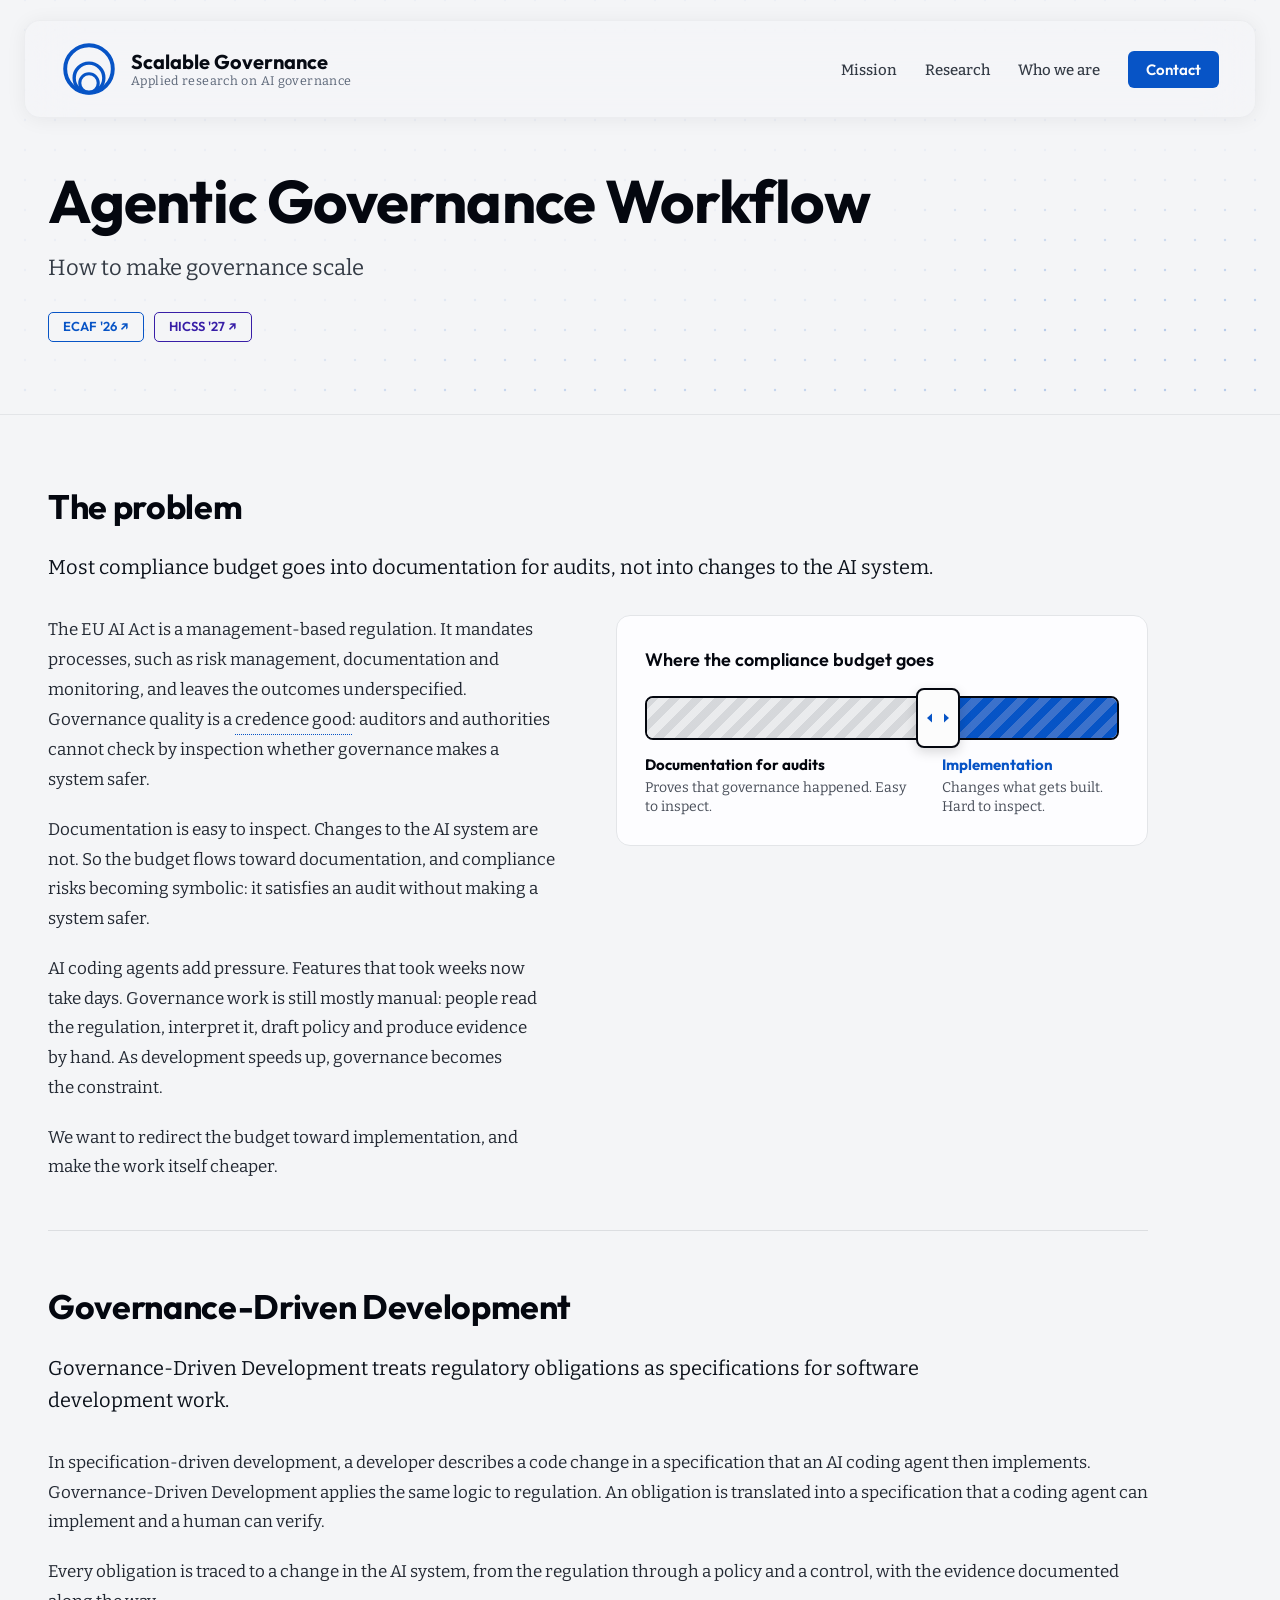
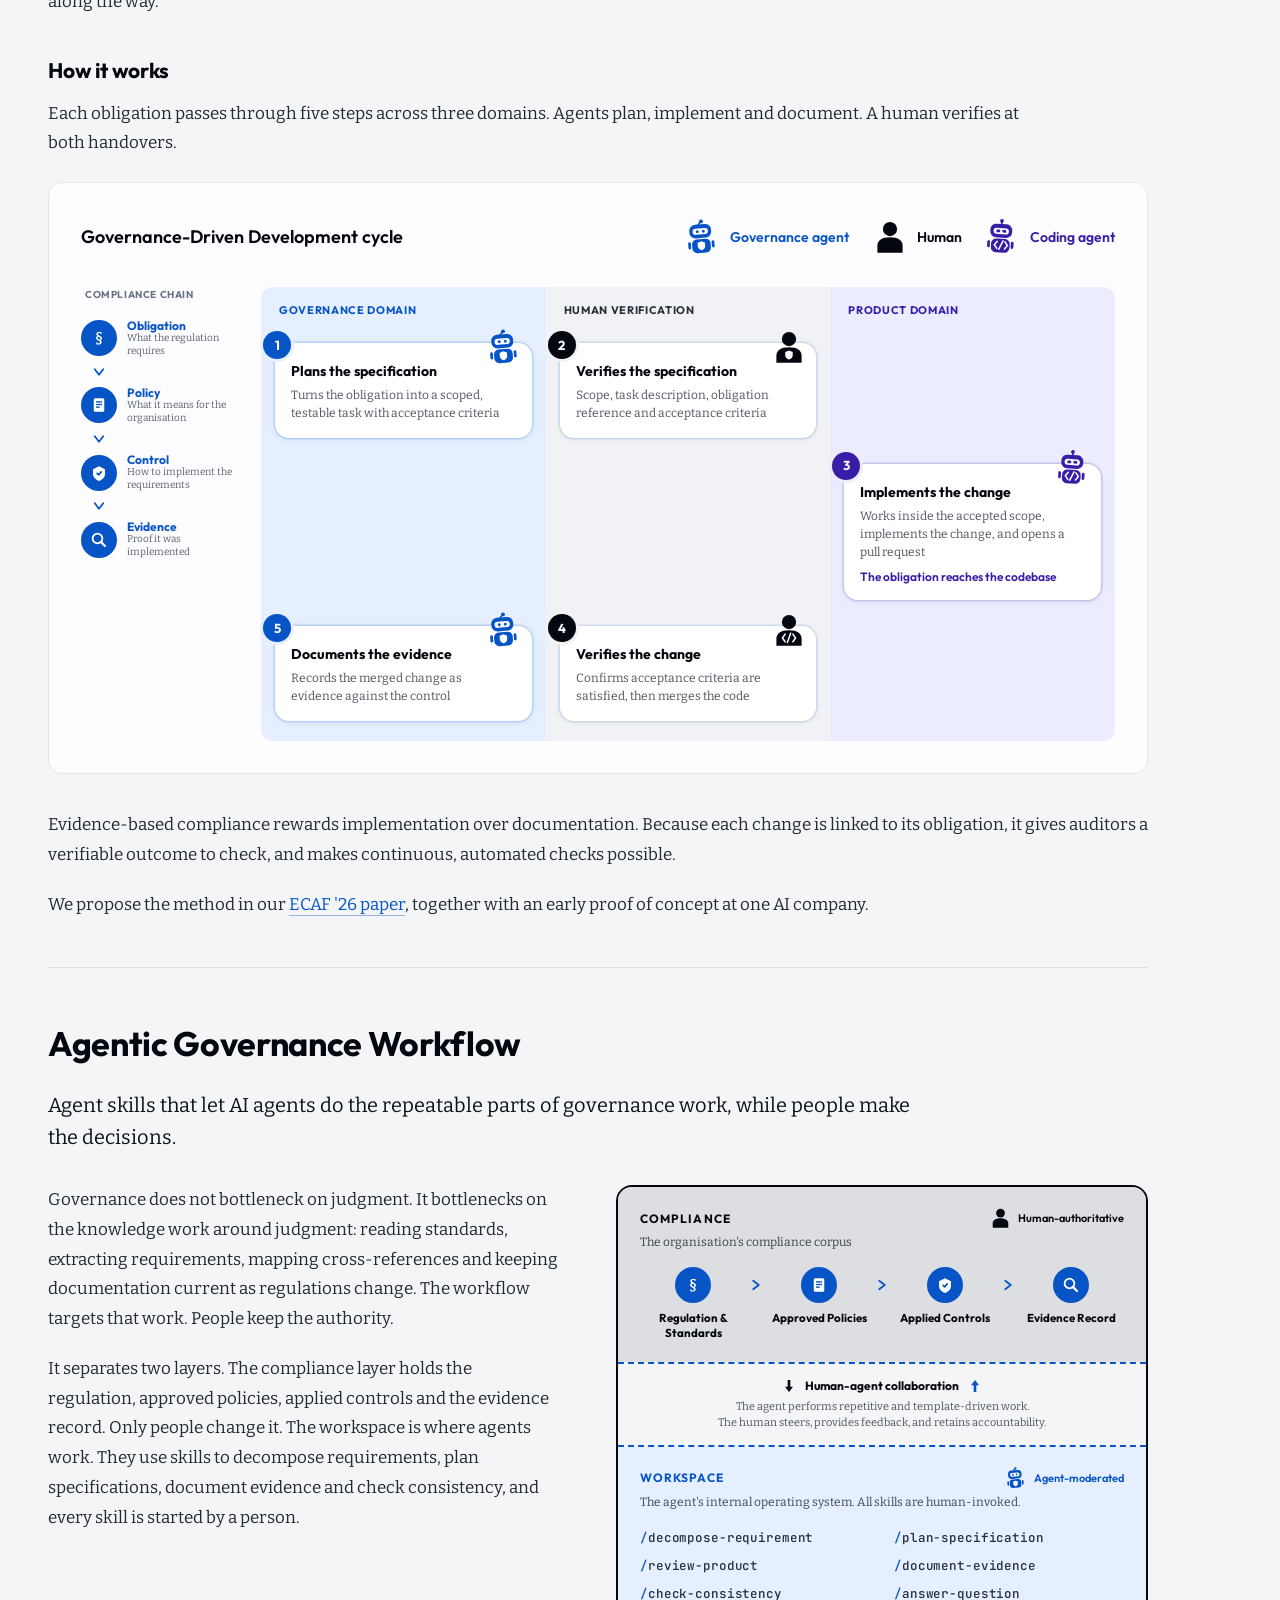
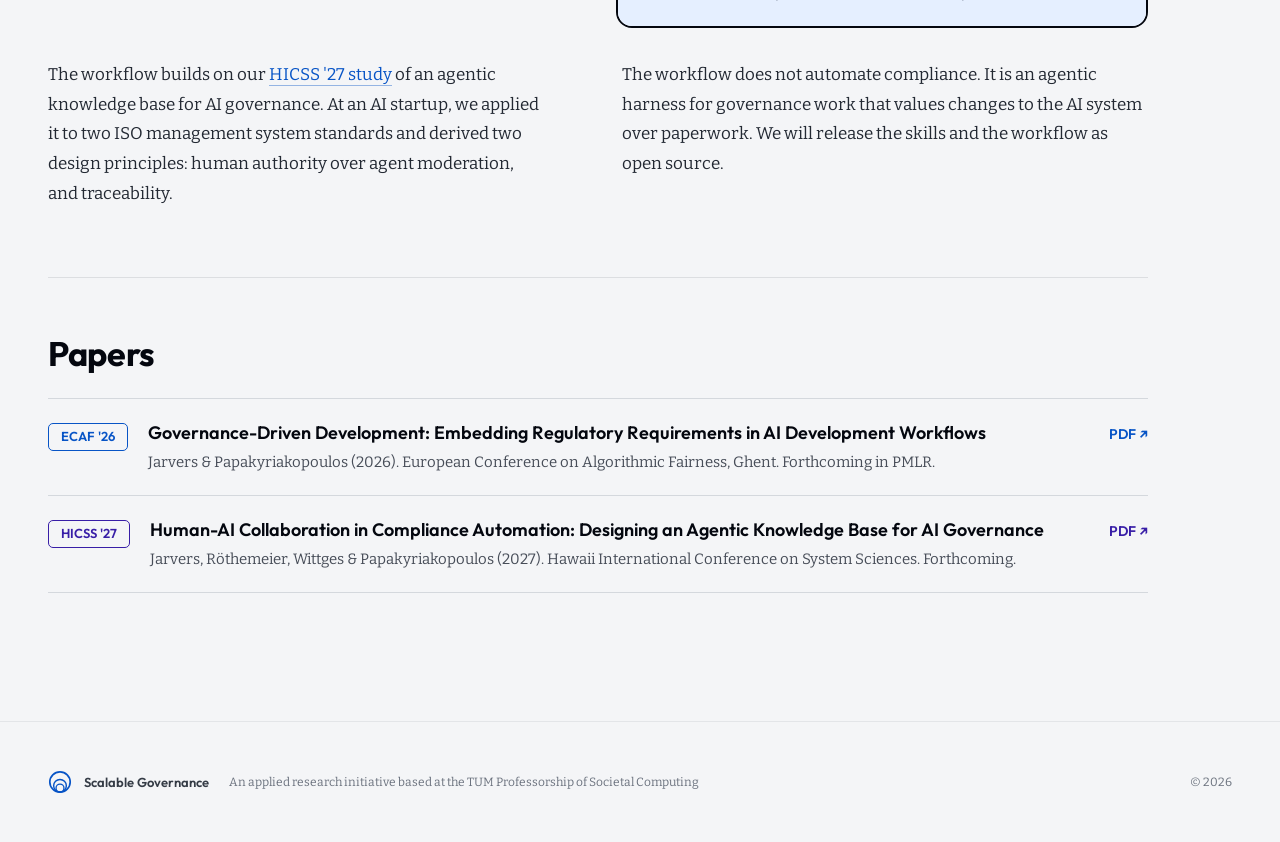
==== commit 3a36d86a: "feat(landing): lead the contact section with funding Funding becomes the primary contact path with i" ====
--- a/agentic-governance-workflow/index.html
+++ b/agentic-governance-workflow/index.html
@@ -51,7 +51,7 @@
           <li><a href="../mission/">Mission</a></li>
           <li><a href="../#research">Research</a></li>
           <li><a href="../#who-we-are">Who we are</a></li>
-          <li><a href="../#contact">Contact</a></li>
+          <li class="nav-links__cta-item"><a class="nav-links__cta" href="../#contact">Contact</a></li>
         </ul>
       </nav>
     </div>
--- a/assets/css/style.css
+++ b/assets/css/style.css
@@ -1,83 +1,109 @@
-/* Scalable Governance — landing page styles */
+/* Scalable Governance — landing page
+   Tokens follow the Claude Design handoff (docs/design-reference/HANDOFF.md). */
 
 :root {
+  /* Surfaces */
   --bg: oklch(0.97 0.003 260);
-  --card-bg: oklch(0.995 0.002 260);
-  --card-bg-a: oklch(0.995 0.002 260 / 0.9);
-  --white: oklch(0.995 0 0);
-
+  --surface: oklch(0.995 0.002 260);
+  --surface-alt: oklch(0.975 0.004 260);
+  --mission-band: oklch(0.94 0.014 260);
+  --portrait-circle: oklch(0.91 0.015 260);
+
+  /* Lines */
+  --divider-strong: oklch(0.88 0.008 260);
+  --divider: oklch(0.90 0.005 260);
+  --border-light: oklch(0.92 0.005 260);
+
+  /* Brand */
+  --blue: oklch(0.48 0.19 260);
+  --blue-hover: oklch(0.43 0.20 260);
+  --link-hover: oklch(0.38 0.16 260);
+  --violet: oklch(0.38 0.20 280);
+  --indigo: oklch(0.43 0.15 270);
+  --chip: oklch(0.95 0.02 260);
+  --chip-text: oklch(0.30 0.10 260);
+  --domain-gov: oklch(0.95 0.025 260);
+  --domain-human: oklch(0.96 0.005 260);
+  --domain-product: oklch(0.95 0.025 280);
+  --tooltip-bg: oklch(0.20 0.02 260);
+  --tooltip-text: oklch(0.98 0.003 260);
+  --on-blue: oklch(0.995 0 0);
+  --on-blue-meta: oklch(0.92 0.03 260);
+
+  /* Text */
   --ink: oklch(0.13 0.02 260);
-  --ink-strong: oklch(0.15 0.02 260);
-  --text: oklch(0.35 0.02 260);
-  --text-soft: oklch(0.32 0.02 260);
-  --text-softer: oklch(0.30 0.02 260);
-  --muted: oklch(0.50 0.03 260);
-  --muted-soft: oklch(0.45 0.02 260);
-  --muted-softer: oklch(0.55 0.02 260);
-
-  --brand: oklch(0.48 0.19 260);
-  --brand-hover: oklch(0.43 0.20 260);
-  --indigo: oklch(0.38 0.20 280);
-  --violet: oklch(0.43 0.15 270);
-
-  --border: oklch(0.92 0.005 260);
-  --border-soft: oklch(0.90 0.005 260);
-  --card-border: oklch(0.91 0.01 260);
-
-  --font-display: "Outfit", sans-serif;
-  --font-body: "Bitter", Georgia, serif;
-}
-
-* { box-sizing: border-box; }
-
-html { scroll-behavior: smooth; }
+  --text-body: oklch(0.28 0.02 260);
+  --text-body-2: oklch(0.32 0.02 260);
+  --text-secondary: oklch(0.35 0.02 260);
+  --text-card: oklch(0.38 0.02 260);
+  --text-sub: oklch(0.40 0.02 260);
+  --muted: oklch(0.45 0.02 260);
+  --muted-2: oklch(0.50 0.03 260);
+  --footer-text: oklch(0.55 0.02 260);
+
+  /* Type */
+  --font-display: Outfit, "Helvetica Neue", Arial, sans-serif;
+  --font-body: Bitter, Georgia, "Times New Roman", serif;
+  --font-mono: "JetBrains Mono", ui-monospace, Menlo, Consolas, monospace;
+
+  /* Layout */
+  --container: 1280px;
+  --gutter: 48px;
+  --nav-offset: 100px;
+}
+
+*, *::before, *::after { box-sizing: border-box; }
+
+html {
+  scroll-behavior: smooth;
+  scroll-padding-top: var(--nav-offset);
+  -webkit-text-size-adjust: 100%;
+}
 
 body {
   margin: 0;
   background: var(--bg);
-  color: var(--text);
+  color: var(--text-body);
   font-family: var(--font-body);
-  -webkit-font-smoothing: antialiased;
-}
-
-a {
-  color: var(--brand);
-  text-decoration: none;
-}
-a:hover { color: var(--brand-hover); }
-
-h1, h2, h3 { font-family: var(--font-display); }
-
-img, svg { display: block; max-width: 100%; }
-
-.visually-hidden {
-  position: absolute;
-  width: 1px; height: 1px;
-  overflow: hidden;
-  clip: rect(0 0 0 0);
-  white-space: nowrap;
-}
+  overflow-x: clip;
+}
+
+img { max-width: 100%; height: auto; display: block; }
+
+a { color: var(--blue); text-decoration: none; }
+a:hover { color: var(--link-hover); }
+
+:focus-visible {
+  outline: 2px solid var(--blue);
+  outline-offset: 3px;
+  border-radius: 4px;
+}
+
+h1, h2, h3 { text-wrap: balance; }
 
 .skip-link {
   position: absolute;
-  top: -48px;
   left: 16px;
-  background: var(--brand);
-  color: var(--white);
-  padding: 10px 18px;
+  top: -60px;
+  z-index: 200;
+  padding: 10px 16px;
+  background: var(--ink);
+  color: var(--on-blue);
+  font-family: var(--font-display);
+  font-weight: 600;
   border-radius: 6px;
-  font-family: var(--font-display);
-  font-weight: 600;
-  font-size: 14px;
-  z-index: 1000;
-  transition: top 0.2s ease;
-}
-.skip-link:focus {
-  top: 16px;
-  color: var(--white);
-}
-
-/* Background dot grid */
+}
+.skip-link:focus { top: 16px; color: var(--on-blue); }
+
+.container {
+  max-width: var(--container);
+  margin-inline: auto;
+  padding-inline: var(--gutter);
+}
+
+main, .site-footer, .site-footer-wrap { position: relative; z-index: 1; }
+
+/* ───────── Dot grid ───────── */
 #dot-grid {
   position: fixed;
   inset: 0;
@@ -87,109 +113,112 @@
   z-index: 0;
 }
 
-@media (prefers-reduced-motion: reduce) {
-  #dot-grid { display: none; }
-  html { scroll-behavior: auto; }
-}
-
-.page {
-  position: relative;
-  min-height: 100vh;
-}
-
-.content {
-  position: relative;
-  z-index: 1;
-}
-
-/* ── Nav ─────────────────────────────────────────── */
-
+/* ───────── Nav ─────────
+   --t (0 → 1) is set from scroll position in main.js and drives the shrink. */
 .site-nav {
+  --t: 0;
   position: fixed;
-  top: 0; left: 0; right: 0;
+  top: 0;
+  left: 0;
+  right: 0;
   z-index: 100;
 }
-
-.nav-inner {
-  max-width: 1280px;
+.site-nav__inner {
+  max-width: var(--container);
   margin: 0 auto;
   padding: 0 24px;
 }
-
-.nav-bar {
+.site-nav__bar {
+  position: relative;
   display: flex;
   align-items: center;
   justify-content: space-between;
-  padding: 20px 36px;
-  background: oklch(0.97 0.003 260 / 0.55);
+  gap: 16px;
+  margin-top: calc(20px - 12px * var(--t));
+  padding: calc(20px - 10px * var(--t)) 36px;
+  border-radius: calc(16px - 6px * var(--t));
+  border: 1px solid oklch(0.92 0.005 260 / calc(0.5 + 0.4 * var(--t)));
+  background: oklch(0.97 0.003 260 / calc(0.55 + 0.35 * var(--t)));
+  -webkit-backdrop-filter: blur(24px) saturate(1.5);
   backdrop-filter: blur(24px) saturate(1.5);
-  -webkit-backdrop-filter: blur(24px) saturate(1.5);
-  border: 1px solid oklch(0.92 0.005 260 / 0.5);
-  border-radius: 16px;
   box-shadow: 0 2px 20px oklch(0.20 0.02 260 / 0.06);
-  margin-top: 20px;
-  transition: background-color 0.35s ease, border-color 0.35s ease;
-}
-
-.nav-brand {
+}
+
+.brand {
   display: flex;
   align-items: center;
   gap: 14px;
+  color: inherit;
   min-width: 0;
 }
-
-.nav-logo-mark {
+.brand:hover { color: inherit; }
+.brand__logo {
+  width: calc(56px - 26px * var(--t));
+  height: calc(56px - 26px * var(--t));
   flex: none;
-  transition: width 0.35s ease, height 0.35s ease;
-}
-
-.nav-brand-text {
-  min-width: 0;
-}
-
-.nav-title {
+  fill: none;
+  stroke: var(--blue);
+}
+.brand__text { display: flex; flex-direction: column; min-width: 0; }
+.brand__name {
+  --title: calc(20px - 5px * var(--t));
   font-family: var(--font-display);
   font-weight: 700;
-  font-size: 20px;
-  color: var(--ink-strong);
+  font-size: var(--title);
   line-height: 1.1;
-  white-space: nowrap;
-  transition: font-size 0.35s ease;
-}
-
-.nav-tagline {
+  color: oklch(0.15 0.02 260);
+}
+.brand__tagline {
   font-family: var(--font-body);
-  font-size: 12.5px;
-  color: var(--muted);
+  font-size: calc((20px - 5px * var(--t)) * 15 / 24);
+  color: var(--muted-2);
   letter-spacing: 0.03em;
-  white-space: nowrap;
-  transition: font-size 0.35s ease;
-}
+}
+/* At rest the design pins the tagline at 12.5px. */
+.site-nav:not(.is-scrolled) .brand__tagline { font-size: 12.5px; }
 
 .nav-links {
   display: flex;
-  gap: 28px;
   align-items: center;
-}
-
-.nav-link {
+  gap: calc(28px - 6px * var(--t));
+  margin: 0;
+  padding: 0;
+  list-style: none;
+}
+.nav-links a {
   font-family: var(--font-body);
-  font-size: 15px;
+  font-size: calc(15px - 2px * var(--t));
   font-weight: 500;
-  color: oklch(0.35 0.02 260);
+  color: var(--text-secondary);
+  transition: color 0.2s;
+}
+.nav-links a:hover { color: var(--blue); }
+.nav-links .nav-links__cta {
+  display: inline-block;
+  padding: calc(9px - 2px * var(--t)) calc(18px - 3px * var(--t));
+  border-radius: 6px;
+  background: var(--blue);
+  color: var(--on-blue);
+  font-family: var(--font-display);
+  font-weight: 600;
+  transition: background 0.2s;
+}
+.nav-links .nav-links__cta:hover { background: var(--blue-hover); color: var(--on-blue); }
+
+.nav-toggle {
+  display: none;
+  font: 600 14px/1 var(--font-display);
+  color: var(--blue);
+  background: transparent;
+  border: 1.5px solid var(--blue);
+  border-radius: 6px;
+  padding: 9px 14px;
   cursor: pointer;
-  transition: color 0.2s ease, font-size 0.35s ease;
-  background: none;
-  border: none;
-  padding: 0;
-}
-
-.nav-link:hover,
-.nav-link:focus-visible {
-  color: var(--brand);
-}
-
-/* ── Buttons ─────────────────────────────────────── */
+}
+
+/* ───────── Buttons ───────── */
+.button-row { display: flex; flex-wrap: wrap; gap: 16px; }
+.button-row--center { justify-content: center; }
 
 .btn {
   display: inline-flex;
@@ -198,114 +227,49 @@
   font-family: var(--font-display);
   font-weight: 600;
   font-size: 14px;
+  line-height: 1.2;
+  padding: 13px 28px;
   border-radius: 6px;
   cursor: pointer;
-  border: none;
-  transition: background 0.2s ease, color 0.2s ease, transform 0.15s ease;
-}
+  transition: background 0.2s, color 0.2s, transform 0.15s;
+}
+.btn:hover { transform: translateY(-1px); }
 .btn:active { transform: translateY(0); }
-
-.btn-primary {
-  color: var(--white);
-  background: var(--brand);
-  padding: 13px 28px;
-}
-.btn-primary:hover,
-.btn-primary:focus-visible {
-  background: var(--brand-hover);
-  color: var(--white);
-  transform: translateY(-1px);
-}
-
-.btn-outline {
-  color: var(--brand);
-  background: transparent;
-  padding: 12px 28px;
-  border: 1.5px solid var(--brand);
-}
-.btn-outline:hover,
-.btn-outline:focus-visible {
-  background: var(--brand);
-  color: var(--white);
-  transform: translateY(-1px);
-}
-
-.btn-outline-lg {
-  font-size: 16px;
-  padding: 16px 34px;
-  border: 1.5px solid var(--brand);
-  color: var(--brand);
-}
-.btn-outline-lg:hover,
-.btn-outline-lg:focus-visible {
-  background: var(--brand);
-  color: var(--white);
-  transform: translateY(-1px);
-}
-
-.btn-primary-lg {
-  font-size: 16px;
-  padding: 16px 36px;
-  color: var(--white);
-  background: var(--brand);
-}
-.btn-primary-lg:hover,
-.btn-primary-lg:focus-visible {
-  background: var(--brand-hover);
-  color: var(--white);
-  transform: translateY(-1px);
-}
-
-.btn-outline-sm {
-  font-size: 12px;
-  padding: 8px 20px;
-  border: 1.5px solid var(--brand);
-  color: var(--brand);
-  white-space: nowrap;
-}
-.btn-outline-sm:hover,
-.btn-outline-sm:focus-visible {
-  background: var(--brand);
-  color: var(--white);
-}
-
-.hero-actions,
-.contact-actions {
-  display: flex;
-  gap: 16px;
-  flex-wrap: wrap;
-}
-
-/* ── Layout helpers ──────────────────────────────── */
-
-.section-inner {
-  max-width: 1280px;
-  margin: 0 auto;
-  padding: 80px 48px;
-}
-
-.section-heading {
+.btn--primary { background: var(--blue); color: var(--on-blue); }
+.btn--primary:hover { background: var(--blue-hover); color: var(--on-blue); }
+.btn--secondary {
+  color: var(--blue);
+  border: 1.5px solid var(--blue);
+  padding: 11.5px 26.5px;
+}
+.btn--secondary:hover { background: var(--blue); color: var(--on-blue); }
+.btn--sm { padding: 11px 24px; }
+.btn--md { font-size: 15px; padding: 15px 32px; }
+.btn--lg { font-size: 16px; padding: 16px 36px; border-radius: 8px; }
+.btn--secondary.btn--lg { padding: 14.5px 34.5px; }
+
+/* ───────── Shared type ───────── */
+.section-title {
   font-family: var(--font-display);
   font-weight: 700;
   font-size: clamp(30px, 4vw, 48px);
-  line-height: 1.25;
+  line-height: 1.2;
+  letter-spacing: -0.01em;
   color: var(--ink);
   margin: 0 0 24px;
 }
-
-.grid-band {
-  position: relative;
-}
-
-/* ── Hero ────────────────────────────────────────── */
-
-.hero {
-  position: relative;
-  min-height: 620px;
-  overflow: visible;
-}
-
-.hero-watermark {
+.lead {
+  font-size: 19px;
+  line-height: 1.65;
+  color: var(--text-secondary);
+  margin: 0;
+  text-wrap: pretty;
+}
+.lead--dark { color: var(--text-body); }
+
+/* ───────── Hero ───────── */
+.hero { position: relative; min-height: 620px; overflow-x: clip; }
+.hero__watermark {
   position: absolute;
   right: -60px;
   top: 50%;
@@ -313,528 +277,1120 @@
   width: 560px;
   height: 560px;
   opacity: 0.055;
-  z-index: 1;
+  fill: none;
+  stroke: var(--blue);
   pointer-events: none;
 }
-
-.hero-inner {
+.hero__inner {
   position: relative;
-  z-index: 2;
-  max-width: 1280px;
-  margin: 0 auto;
-  padding: 150px 48px 80px;
-}
-
-.hero-copy {
-  max-width: 800px;
-}
-
+  padding-top: 150px;
+  padding-bottom: 80px;
+}
+.hero__text { max-width: 900px; }
 .hero h1 {
+  font-family: var(--font-display);
   font-weight: 700;
   font-size: clamp(32px, 4.5vw, 52px);
   line-height: 1.1;
+  letter-spacing: -0.01em;
   color: var(--ink);
   margin: 0 0 24px;
-  letter-spacing: -0.01em;
-}
-
-.hero-lede {
-  font-size: clamp(19px, 1.8vw, 24px);
+}
+.hero .lead { margin-bottom: 12px; }
+.hero__affiliation {
+  font-size: 16px;
+  color: var(--muted-2);
+  margin: 0 0 36px;
+}
+
+/* ───────── Accordion ───────── */
+.accordion {
+  max-width: 720px;
+  margin-bottom: 40px;
+  border-top: 1px solid var(--divider-strong);
+}
+.accordion__item { border-bottom: 1px solid var(--divider-strong); }
+.accordion__heading { margin: 0; font-size: inherit; }
+.accordion__trigger {
+  display: flex;
+  width: 100%;
+  justify-content: space-between;
+  align-items: center;
+  gap: 16px;
+  padding: 18px 0;
+  background: none;
+  border: 0;
+  cursor: pointer;
+  text-align: left;
+  font-family: var(--font-display);
+  font-weight: 600;
+  font-size: 18px;
+  color: var(--ink);
+}
+.accordion__icon {
+  position: relative;
+  flex: none;
+  width: 28px;
+  height: 28px;
+  border-radius: 50%;
+  border: 1.5px solid var(--blue);
+}
+.accordion__icon::before,
+.accordion__icon::after {
+  content: "";
+  position: absolute;
+  left: 50%;
+  top: 50%;
+  width: 11px;
+  height: 1.5px;
+  background: var(--blue);
+  transform: translate(-50%, -50%);
+  transition: transform 0.2s;
+}
+.accordion__icon::after { transform: translate(-50%, -50%) rotate(90deg); }
+.accordion__trigger[aria-expanded="true"] .accordion__icon::after { transform: translate(-50%, -50%) rotate(0deg); }
+
+.accordion__panel {
+  display: grid;
+  grid-template-rows: 1fr;
+  transition: grid-template-rows 0.22s ease, opacity 0.22s ease;
+}
+.js .accordion__panel { grid-template-rows: 0fr; opacity: 0; visibility: hidden; }
+.js .accordion__panel.is-open { grid-template-rows: 1fr; opacity: 1; visibility: visible; }
+.accordion__body {
+  min-height: 0;
+  overflow: hidden;
+  display: flex;
+  flex-direction: column;
+  gap: 14px;
+  padding-right: 48px;
+}
+.accordion__body > :last-child { margin-bottom: 28px; }
+.accordion__body p,
+.accordion__body ul {
+  margin: 0;
+  font-size: 15px;
+  line-height: 1.65;
+  color: var(--text-body-2);
+}
+.accordion__body ul {
+  padding-left: 22px;
+  display: flex;
+  flex-direction: column;
+  gap: 6px;
   line-height: 1.6;
-  color: var(--text);
-  margin: 0 0 12px;
-  max-width: 700px;
-}
-
-.hero-affiliation {
-  font-size: 16px;
-  color: var(--muted);
-  margin: 0 0 40px;
-}
-
-/* ── Research ────────────────────────────────────── */
-
-.research-section {
-  border-top: 1px solid var(--border);
+}
+
+/* ───────── Mission teaser ───────── */
+.mission {
+  background: var(--mission-band);
+  border-top: 1px solid oklch(0.89 0.02 260);
+}
+.mission__inner {
+  display: flex;
+  flex-direction: column;
+  align-items: flex-start;
+  gap: 36px;
+  padding-block: 88px;
+}
+
+/* ───────── Research ───────── */
+.research {
   background: var(--bg);
-}
-
-.research-intro {
-  font-size: 16px;
-  line-height: 1.7;
-  color: var(--text-soft);
-  margin: 0 0 56px;
+  border-top: 1px solid var(--border-light);
+}
+.research > .container { padding-block: 80px; }
+.research__intro { max-width: 1100px; margin-bottom: 56px; }
+
+.pubs {
   max-width: 1100px;
-}
-
-.research-cards {
+  display: grid;
+  grid-template-columns: 400px minmax(0, 1fr);
+  min-height: 560px;
+  background: var(--surface);
+  border: 1px solid oklch(0.91 0.01 260);
   border-radius: 14px;
   overflow: hidden;
-  border: 1px solid var(--card-border);
   box-shadow: 0 2px 16px oklch(0 0 0 / 0.06);
-  max-width: 1100px;
-  display: grid;
-  grid-template-columns: repeat(3, 1fr);
-  gap: 0;
-}
-
-.research-card {
+}
+.pubs__list {
+  display: flex;
+  flex-direction: column;
+  background: var(--surface-alt);
+  border-right: 1px solid var(--border-light);
+}
+.pubs__tab {
+  display: flex;
+  flex-direction: column;
+  gap: 4px;
+  padding: 20px 24px;
+  text-align: left;
+  background: transparent;
+  border: 0;
+  border-bottom: 1px solid var(--border-light);
+  cursor: pointer;
+  transition: background 0.2s;
+}
+.pubs__tab:hover { background: oklch(0.955 0.008 260); }
+.pubs__tab:focus-visible { outline-offset: -3px; }
+.pubs__venue {
+  font-family: var(--font-display);
+  font-weight: 600;
+  font-size: 12px;
+  letter-spacing: 0.08em;
+  text-transform: uppercase;
+  color: var(--muted);
+}
+.pubs__title {
+  font-family: var(--font-display);
+  font-weight: 600;
+  font-size: 17px;
+  line-height: 1.3;
+  color: var(--ink);
+}
+.pubs__kind {
+  font-family: var(--font-body);
+  font-size: 13px;
+  line-height: 1.4;
+  color: var(--muted);
+}
+.pubs__tab[aria-selected="true"] { background: var(--blue); }
+.pubs__tab[aria-selected="true"] .pubs__title { color: var(--on-blue); }
+.pubs__tab[aria-selected="true"] .pubs__venue,
+.pubs__tab[aria-selected="true"] .pubs__kind { color: var(--on-blue-meta); }
+
+.pubs__details {
   position: relative;
   overflow: hidden;
-  min-height: 360px;
-  display: flex;
-  flex-direction: column;
-  border-right: 1px solid var(--card-border);
-}
-.research-card:last-child { border-right: none; }
-
-.research-card--1 { background: oklch(0.97 0.008 270); border-right-color: oklch(0.91 0.01 270); }
-.research-card--2 { background: oklch(0.97 0.008 250); border-right-color: oklch(0.91 0.01 250); }
-.research-card--3 { background: oklch(0.97 0.008 280); }
-
-.research-card-glyph {
+  isolation: isolate;
+}
+.pubs__rings {
   position: absolute;
-  left: -40px;
+  z-index: -1;
+  right: -150px;
   top: -20px;
   width: 400px;
   height: 400px;
   opacity: 0.18;
   filter: blur(3px);
   transform: perspective(400px) rotateY(35deg) rotateX(12deg);
-}
-
-.research-card--1 .research-card-fade { background: linear-gradient(to top, oklch(0.97 0.008 270), transparent); }
-.research-card--2 .research-card-fade { background: linear-gradient(to top, oklch(0.97 0.008 250), transparent); }
-.research-card--3 .research-card-fade { background: linear-gradient(to top, oklch(0.97 0.008 280), transparent); }
-
-.research-card-fade {
+  pointer-events: none;
+  fill: none;
+}
+/* Ring highlight per research theme: 1 inner, 2 middle, 3 outer. */
+.pubs__rings .ring { stroke: oklch(0.82 0.04 var(--ring-hue, 280)); transition: stroke 0.3s; }
+.pubs__details[data-ring="1"] { --ring-hue: 270; }
+.pubs__details[data-ring="2"] { --ring-hue: 250; }
+.pubs__details[data-ring="3"] { --ring-hue: 280; }
+.pubs__details[data-ring="1"] .ring--3,
+.pubs__details[data-ring="2"] .ring--2,
+.pubs__details[data-ring="3"] .ring--1 { stroke: var(--blue); }
+
+.paper {
+  display: flex;
+  flex-direction: column;
+  gap: 14px;
+  padding: 40px 44px;
+}
+.paper + .paper { border-top: 1px solid var(--border-light); }
+.js .paper + .paper { border-top: 0; }
+.js .paper[hidden] { display: none; }
+.paper p { margin: 0; }
+.paper__venue {
+  display: flex;
+  flex-wrap: wrap;
+  align-items: center;
+  gap: 6px 10px;
+  font-family: var(--font-display);
+  font-weight: 600;
+  font-size: 12px;
+  letter-spacing: 0.08em;
+  text-transform: uppercase;
+  color: var(--violet);
+}
+.badge {
+  display: inline-block;
+  padding: 2px 8px;
+  border: 1px solid currentColor;
+  border-radius: 5px;
+  font-size: 10.5px;
+  letter-spacing: 0.08em;
+  white-space: nowrap;
+}
+.paper__title {
+  margin: 0;
+  font-family: var(--font-display);
+  font-weight: 700;
+  font-size: 26px;
+  line-height: 1.2;
+  color: var(--ink);
+}
+.paper__sub {
+  display: block;
+  margin-top: 6px;
+  font-family: var(--font-body);
+  font-weight: 400;
+  font-size: 17px;
+  line-height: 1.45;
+  color: var(--text-sub);
+  text-wrap: pretty;
+}
+.paper__authors {
+  font-size: 14px;
+  line-height: 1.5;
+  font-weight: 600;
+  color: var(--text-body);
+}
+.paper .paper__note {
+  margin-top: 2px;
+  font-size: 13px;
+  line-height: 1.5;
+  color: var(--muted-2);
+}
+.paper__abstract {
+  font-size: 15px;
+  line-height: 1.7;
+  color: var(--text-body-2);
+  text-wrap: pretty;
+}
+.paper__actions {
+  display: flex;
+  flex-wrap: wrap;
+  align-items: center;
+  gap: 12px 20px;
+  margin-top: 8px;
+}
+.paper__id {
+  font-family: var(--font-body);
+  font-size: 14px;
+  color: var(--muted-2);
+}
+a.paper__id { color: var(--blue); }
+a.paper__id:hover { color: var(--link-hover); }
+
+/* ───────── Who we are ───────── */
+.people {
+  border-top: 1px solid var(--border-light);
+  border-bottom: 1px solid var(--border-light);
+}
+.people__inner { padding-top: 80px; padding-bottom: 120px; }
+.people .section-title { margin-bottom: 44px; }
+.people__grid {
+  display: flex;
+  flex-wrap: wrap;
+  gap: 20px;
+  margin-top: 80px;
+}
+.person {
+  --portrait-w: 180px;
+  position: relative;
+  flex: 1;
+  min-width: min(100%, 440px);
+  background: var(--surface);
+  border-radius: 16px;
+  padding: 32px 32px 28px;
+  box-shadow: 0 1px 4px rgba(0, 0, 0, 0.06);
+  /* The portrait is clipped by the card only. */
+  overflow: hidden;
+}
+.person__text { position: relative; z-index: 1; padding-right: 140px; }
+.person__name {
+  margin: 0;
+  font-family: var(--font-display);
+  font-weight: 700;
+  font-size: clamp(20px, 2.4vw, 26px);
+  line-height: 1.15;
+  color: var(--ink);
+  overflow-wrap: anywhere;
+}
+.person__name::after {
+  content: "";
+  display: block;
+  width: 40px;
+  height: 2px;
+  margin: 14px 0;
+  background: oklch(0.75 0.02 260);
+}
+.person__role {
+  margin: 0 0 6px;
+  font-family: var(--font-display);
+  font-weight: 600;
+  font-size: 12px;
+  letter-spacing: 0.08em;
+  text-transform: uppercase;
+  color: var(--blue);
+}
+.person__desc {
+  margin: 0;
+  font-size: 15px;
+  line-height: 1.65;
+  color: var(--text-card);
+}
+/* The circle sits behind the portrait as a background shape; the bust
+   runs to the card's bottom edge and may extend past the circle. */
+.person__portrait {
   position: absolute;
-  bottom: 0; left: 0; right: 0;
-  height: 50%;
-}
-
-.research-card-body {
+  right: 0;
+  bottom: 0;
+  width: var(--portrait-w);
+  pointer-events: none;
+}
+.person__portrait::before {
+  content: "";
+  position: absolute;
+  bottom: 6px;
+  left: 56%;
+  width: calc(var(--portrait-w) * 0.89);
+  aspect-ratio: 1;
+  transform: translateX(-50%);
+  border-radius: 50%;
+  background: var(--portrait-circle);
+}
+.person__portrait img {
   position: relative;
-  z-index: 1;
-  padding: 36px 32px;
-  display: flex;
-  flex-direction: column;
-  flex: 1;
-}
-
-.research-card-spacer { flex: 1; }
-
-.research-card h3 {
+  width: 100%;
+}
+
+/* ───────── Contact ───────── */
+.contact {
+  border-bottom: 1px solid var(--border-light);
+  background: oklch(0.995 0.002 260 / 0.9);
+}
+.contact__inner {
+  max-width: 1000px;
+  margin: 0 auto;
+  padding: 130px var(--gutter);
+  text-align: center;
+}
+.contact .section-title { margin-bottom: 48px; }
+.contact h3 {
+  margin: 0 0 6px;
+  font-family: var(--font-display);
+  font-weight: 600;
+  font-size: 18px;
+  color: var(--ink);
+}
+.contact__funding {
+  display: flex;
+  flex-wrap: wrap;
+  align-items: center;
+  justify-content: space-between;
+  gap: 24px 40px;
+  padding: 32px 36px;
+  margin-bottom: 8px;
+  text-align: left;
+  background: var(--mission-band);
+  border: 1px solid oklch(0.89 0.02 260);
+  border-radius: 16px;
+}
+.contact__funding-text { flex: 1 1 420px; min-width: 0; }
+.contact__funding h3 { font-size: 22px; }
+.contact__funding p {
+  margin: 0 0 10px;
+  font-size: 16px;
+  line-height: 1.65;
+  color: var(--text-body);
+  max-width: 62ch;
+}
+.contact__more { font-family: var(--font-display); font-weight: 600; font-size: 15px; }
+.contact__cols {
+  display: flex;
+  flex-wrap: wrap;
+  justify-content: center;
+  gap: 48px;
+  padding: 32px 0;
+  text-align: left;
+  border-bottom: 1px solid var(--divider);
+}
+.contact__cols > div { flex: 1; min-width: 220px; max-width: 360px; }
+.contact__cols p {
+  margin: 0;
+  font-size: 15px;
+  line-height: 1.65;
+  color: var(--muted);
+}
+.contact .contact-actions { margin-top: 40px; }
+.contact-actions--center { justify-content: center; }
+.contact-address--center { justify-content: center; }
+
+/* ───────── Footer ───────── */
+.site-footer {
+  max-width: var(--container);
+  margin: 0 auto;
+  padding: 48px var(--gutter);
+  display: flex;
+  justify-content: space-between;
+  align-items: center;
+  flex-wrap: wrap;
+  gap: 16px;
+}
+.site-footer__brand { display: flex; align-items: center; gap: 12px; flex-wrap: wrap; }
+.site-footer__logo { width: 24px; height: 24px; fill: none; stroke: var(--blue); }
+.site-footer__name {
+  font-family: var(--font-display);
+  font-weight: 600;
+  font-size: 13px;
+  color: var(--text-secondary);
+}
+.site-footer__line { margin-left: 8px; font-size: 12px; color: var(--footer-text); }
+.site-footer__copy { margin: 0; font-size: 12px; color: var(--footer-text); }
+
+/* ═════════ Subpages (Mission, Agentic Governance Workflow) ═════════ */
+.site-footer-wrap { border-top: 1px solid var(--border-light); }
+.sprite { position: absolute; width: 0; height: 0; overflow: hidden; }
+.nav-links a[aria-current="page"] { color: var(--blue); font-weight: 600; }
+
+.page-title { border-bottom: 1px solid var(--border-light); }
+.page-title > .container { padding-top: 170px; padding-bottom: 72px; }
+.page-title h1 {
+  margin: 0;
+  font-family: var(--font-display);
   font-weight: 700;
-  font-size: 24px;
+  font-size: clamp(36px, 5vw, 60px);
+  line-height: 1.05;
+  letter-spacing: -0.015em;
   color: var(--ink);
-  margin: 0 0 12px;
+}
+.page-title__sub {
+  margin: 18px 0 28px;
+  font-size: clamp(18px, 2vw, 22px);
+  line-height: 1.5;
+  color: var(--text-secondary);
+}
+.paper-tags { display: flex; flex-wrap: wrap; gap: 10px; }
+.paper-tag {
+  flex: none;
+  font-family: var(--font-display);
+  font-weight: 600;
+  font-size: 13px;
   line-height: 1.2;
-}
-
-.research-card p {
-  font-size: 14px;
-  line-height: 1.65;
-  color: var(--text);
-  margin: 0 0 16px;
-}
-
-.research-card-footer {
-  display: flex;
-  align-items: flex-end;
-  gap: 16px;
-}
-
-.research-card-venue {
-  flex: 1;
-  font-size: 12px;
-  color: var(--indigo);
-  font-weight: 500;
-  line-height: 1.5;
-}
-
-/* ── People ──────────────────────────────────────── */
-
-.people-section {
-  border-top: 1px solid var(--border);
-  border-bottom: 1px solid var(--border);
-}
-
-.people-section .section-inner { padding-bottom: 120px; }
-
-.people-grid {
-  display: flex;
-  gap: 24px;
-  margin-top: 80px;
+  color: var(--blue);
+  padding: 6px 14px;
+  border: 1.5px solid var(--blue);
+  border-radius: 5px;
+  background: var(--bg);
+  transition: background 0.2s;
+}
+a.paper-tag:hover { background: var(--chip); color: var(--blue); }
+.paper-tag--violet { color: var(--violet); border-color: var(--violet); }
+a.paper-tag--violet:hover { background: var(--domain-product); color: var(--violet); }
+
+.article-layout {
+  display: flex;
   flex-wrap: wrap;
-}
-
-.person {
-  flex: 1;
-  min-width: min(100%, 380px);
-  position: relative;
-}
-
-.person-card {
-  background: var(--card-bg-a);
-  backdrop-filter: blur(8px);
-  border-radius: 18px;
-  box-shadow: 0 1px 6px rgba(0, 0, 0, 0.06);
-  padding: 36px;
-  min-height: 240px;
-  max-width: 55%;
-}
-
-.person-name {
-  font-weight: 800;
-  font-size: clamp(24px, 3vw, 32px);
-  color: var(--ink);
-  line-height: 1.1;
-  margin: 0;
-}
-
-.person-rule {
-  width: 40px;
-  height: 3px;
-  background: oklch(0.72 0.02 260);
-  margin: 18px 0;
-}
-
-.person-role {
+  align-items: flex-start;
+  gap: 48px 72px;
+  padding-top: 72px;
+  padding-bottom: 24px;
+}
+.toc { flex: 0 0 220px; position: sticky; top: 120px; }
+.toc__label {
+  margin: 0 0 14px;
+  font-family: var(--font-display);
   font-weight: 700;
   font-size: 11px;
   letter-spacing: 0.08em;
   text-transform: uppercase;
-  color: var(--brand);
-  margin: 0 0 6px;
-}
-
-.person-affiliation {
-  font-size: 13px;
+  color: var(--muted-2);
+}
+.toc__list { margin: 0; padding: 0; list-style: none; display: flex; flex-direction: column; }
+.toc__list a {
+  display: block;
+  padding: 7px 0 7px 14px;
+  border-left: 2px solid var(--divider);
+  font-size: 14px;
+  line-height: 1.4;
+  color: var(--muted);
+  transition: color 0.2s, border-color 0.2s;
+}
+.toc__list a:hover { color: var(--blue); }
+.toc__list a.is-active { color: var(--blue); border-left-color: var(--blue); font-weight: 600; }
+
+.article { flex: 1 1 480px; min-width: 0; max-width: 740px; }
+.article--wide { max-width: 1100px; }
+.article__section {
+  padding-bottom: 48px;
+  margin-bottom: 56px;
+  border-bottom: 1px solid var(--divider);
+  scroll-margin-top: 110px;
+}
+.article__section--last { border-bottom: 0; }
+.article h2 {
+  margin: 0 0 24px;
+  font-family: var(--font-display);
+  font-weight: 700;
+  font-size: clamp(26px, 3vw, 34px);
+  line-height: 1.2;
+  letter-spacing: -0.01em;
+  color: var(--ink);
+}
+.article h3:not(.accordion__heading) {
+  margin: 40px 0 16px;
+  font-family: var(--font-display);
+  font-weight: 700;
+  font-size: 21px;
+  color: var(--ink);
+}
+.article p {
+  margin: 0 0 20px;
+  font-size: 17px;
+  line-height: 1.75;
+  color: var(--text-body);
+  text-wrap: pretty;
+}
+.article section > p:last-child, .two-col p:last-child, .split__text p:last-child { margin-bottom: 0; }
+.article .article__lead {
+  margin-bottom: 28px;
+  font-size: 20px;
   line-height: 1.6;
-  color: oklch(0.38 0.02 260);
+  color: oklch(0.18 0.02 260);
+  max-width: 900px;
+}
+.article--wide .article__lead { margin-bottom: 32px; }
+.inline-link { border-bottom: 1px solid oklch(0.48 0.19 260 / 0.4); }
+
+.figure {
+  margin: 32px 0 36px;
+  padding: 32px 28px;
+  background: var(--surface);
+  border: 1px solid var(--border-light);
+  border-radius: 14px;
+}
+.figure--center { display: flex; justify-content: center; }
+.figure__title {
   margin: 0;
-}
-
-.person-portrait {
-  position: absolute;
-  right: 16px;
-  bottom: 0;
-  z-index: 1;
-  width: 220px;
-  height: 320px;
-}
-
-/* ── Vision ──────────────────────────────────────── */
-
-.vision-section {
-  border-bottom: 1px solid var(--border);
-  background: var(--bg);
-}
-
-.vision-body { max-width: 1100px; }
-
-.vision-lead {
-  font-size: 16px;
-  line-height: 1.7;
-  color: var(--text-softer);
-  margin: 0 0 36px;
-  text-wrap: pretty;
-}
-
-.vision-columns {
-  display: flex;
-  flex-wrap: wrap;
-  gap: clamp(28px, 4vw, 56px);
-  align-items: flex-start;
-}
-
-.vision-argument {
-  flex: 1 1 420px;
-  min-width: 280px;
-}
-
-.vision-argument p {
-  font-size: 16px;
-  line-height: 1.7;
-  color: var(--text-softer);
-  margin: 0 0 32px;
-  text-wrap: pretty;
-}
-
-.vision-goals-label {
-  font-weight: 700;
-  font-size: 11px;
-  letter-spacing: 0.08em;
-  text-transform: uppercase;
-  color: var(--violet);
-  margin-bottom: 14px;
-}
-
-.vision-goals {
-  list-style: none;
-  margin: 0;
-  padding: 0;
-  display: flex;
-  flex-direction: column;
-  gap: 12px;
-}
-
-.vision-goals li {
-  display: flex;
-  gap: 14px;
-  align-items: flex-start;
-}
-
-.vision-goal-index {
-  width: 22px;
-  height: 22px;
-  border-radius: 50%;
-  background: var(--violet);
-  color: #fff;
-  font-family: var(--font-display);
-  font-weight: 700;
-  font-size: 11px;
-  display: flex;
-  align-items: center;
-  justify-content: center;
-  flex: none;
-  margin-top: 3px;
-}
-
-.vision-goals p {
-  font-size: 16px;
-  line-height: 1.6;
-  color: var(--text-softer);
-  margin: 0;
-  text-wrap: pretty;
-}
-
-/* Regulatory chain diagram */
-
-.chain-card {
-  flex: 1 1 250px;
-  min-width: 200px;
-  max-width: 260px;
-  background: var(--card-bg);
-  border: 1px solid var(--border);
-  border-radius: 12px;
-  padding: 24px 20px 22px;
-}
-
-.chain-title {
-  font-weight: 700;
-  font-size: 10px;
-  letter-spacing: 0.09em;
-  text-transform: uppercase;
-  color: var(--muted);
-  margin: 0 0 20px;
+  font-family: var(--font-display);
+  font-weight: 600;
+  font-size: 18px;
+  line-height: 1.3;
+  color: var(--ink);
+}
+
+/* Compliance chain (Mission) */
+.chain { display: flex; align-items: center; gap: 6px; margin: 0; padding: 0; list-style: none; }
+.chain li {
+  flex: 1 1 0;
+  min-width: 0;
+  padding: 12px 6px;
+  border-radius: 8px;
   text-align: center;
-}
-
-.chain-row {
-  display: flex;
-  align-items: stretch;
-}
-
-.chain-steps {
-  flex: 1;
-  min-width: 0;
-  display: flex;
-  flex-direction: column;
-  align-items: center;
-}
-
-.chain-step {
-  color: #fff;
   font-family: var(--font-display);
   font-weight: 600;
   font-size: 13px;
   line-height: 1.2;
-  padding: 11px 14px;
+  background: var(--chip);
+  color: var(--chip-text);
+}
+.chain li + li { margin-left: 24px; position: relative; }
+.chain li + li::before {
+  content: "→";
+  position: absolute;
+  left: -21px;
+  top: 50%;
+  transform: translateY(-50%);
+  font-size: 18px;
+  font-weight: 400;
+  color: var(--blue);
+}
+.chain .chain__key { background: var(--blue); color: var(--on-blue); }
+
+/* Regulatory chain (Mission) */
+.reg-chain { width: 100%; max-width: 300px; height: auto; overflow: visible; }
+.reg-chain__label { font: 700 12px var(--font-display); letter-spacing: 0.09em; text-transform: uppercase; fill: var(--muted-2); }
+.reg-chain__box { font: 600 13px var(--font-display); fill: var(--on-blue); }
+.reg-chain__cap { font: 12px var(--font-body); fill: var(--muted-2); }
+.reg-chain__feedback { font: 700 11px var(--font-display); letter-spacing: 0.1em; fill: var(--blue); }
+
+/* Goals (Mission) */
+.goals { margin: 0; padding: 0; list-style: none; counter-reset: goal; display: flex; flex-direction: column; gap: 14px; }
+.goals li {
+  counter-increment: goal;
+  position: relative;
+  padding-left: 38px;
+  font-size: 17px;
+  line-height: 1.75;
+  color: var(--text-body);
+}
+.goals li::before {
+  content: counter(goal);
+  position: absolute;
+  left: 0;
+  top: 4px;
+  width: 24px;
+  height: 24px;
+  border-radius: 50%;
+  display: grid;
+  place-items: center;
+  background: var(--indigo);
+  color: var(--on-blue);
+  font: 700 12px/1 var(--font-display);
+}
+
+/* Support this work (Mission) and shared contact actions */
+.support {
+  padding: 44px 44px 40px;
+  background: var(--mission-band);
+  border: 1px solid oklch(0.89 0.02 260);
+  border-radius: 16px;
+}
+.aims { margin: 0 0 32px; padding: 0; list-style: none; display: flex; flex-direction: column; gap: 12px; }
+.aims li {
+  position: relative;
+  padding-left: 26px;
+  font-size: 17px;
+  line-height: 1.65;
+  color: var(--text-body);
+}
+.aims li::before {
+  content: "";
+  position: absolute;
+  left: 2px;
+  top: 0.62em;
+  width: 12px;
+  height: 2px;
+  background: var(--blue);
+}
+.contact-actions { display: flex; flex-wrap: wrap; gap: 16px; }
+.contact-address {
+  display: flex;
+  flex-wrap: wrap;
+  align-items: center;
+  gap: 6px 10px;
+  margin: 20px 0 0;
+  font-size: 15px;
+  color: var(--text-secondary);
+}
+.article .contact-address { margin: 20px 0 0; font-size: 15px; }
+.contact-address a { color: var(--blue); text-decoration: underline; text-underline-offset: 3px; text-decoration-thickness: 1px; }
+.copy-btn {
+  font: 600 13px/1 var(--font-display);
+  color: var(--blue);
+  background: transparent;
+  border: 1px solid oklch(0.48 0.19 260 / 0.45);
+  border-radius: 6px;
+  padding: 7px 10px;
+  cursor: pointer;
+  transition: background 0.2s, border-color 0.2s;
+}
+.copy-btn:hover { background: var(--chip); border-color: var(--blue); }
+.copy-status { font-size: 14px; color: var(--muted); }
+html:not(.js) .copy-btn { display: none; }
+
+/* FAQ uses the hero accordion with slightly larger rows */
+.accordion--faq { max-width: none; margin-bottom: 0; }
+.accordion--faq .accordion__trigger { padding: 20px 0; line-height: 1.3; }
+.accordion--faq .accordion__body { padding-right: 40px; }
+.accordion--faq .accordion__body > :last-child { margin-bottom: 18px; }
+.accordion--faq .accordion__body p,
+.accordion--faq .accordion__body ul { font-size: 16px; line-height: 1.7; color: oklch(0.30 0.02 260); margin: 0; }
+.accordion--faq .accordion__body ul { gap: 8px; }
+
+/* Glossary terms */
+.term { position: relative; }
+.term__word {
+  font: inherit;
+  color: inherit;
+  background: none;
+  border: 0;
+  border-bottom: 1.5px dotted var(--blue);
+  padding: 0;
+  cursor: help;
+}
+.term__tip {
+  position: absolute;
+  left: var(--tip-left, 0px);
+  bottom: calc(100% + 10px);
+  z-index: 5;
+  width: min(280px, calc(100vw - 32px));
+  padding: 12px 14px;
   border-radius: 8px;
-  text-align: center;
-  width: 100%;
-  max-width: 158px;
-}
-
-.chain-step--regulator { background: var(--brand); }
-.chain-step--intermediaries { background: var(--indigo); }
-.chain-step--target { background: var(--violet); }
-
-.chain-step-desc {
-  font-size: 10px;
-  line-height: 1.4;
-  color: var(--muted);
-  text-align: center;
-  margin: 6px 0 0;
-  text-wrap: pretty;
-}
-
-.chain-arrow { margin: 8px 0; }
-
-.chain-feedback {
+  background: var(--tooltip-bg);
+  color: var(--tooltip-text);
+  font: 14px/1.5 var(--font-body);
+  text-align: left;
+  box-shadow: 0 6px 24px oklch(0.13 0.02 260 / 0.2);
+  display: none;
+}
+.term.is-open .term__tip { display: block; }
+html:not(.js) .term:hover .term__tip,
+html:not(.js) .term:focus-within .term__tip { display: block; }
+
+/* Two-column text + figure */
+.split { display: flex; flex-wrap: wrap; align-items: flex-start; gap: 32px 56px; }
+.split__text { flex: 1 1 380px; min-width: 0; }
+.split__figure { flex: 1 1 400px; min-width: 0; margin: 0; }
+.two-col {
+  display: grid;
+  grid-template-columns: repeat(auto-fit, minmax(min(100%, 340px), 1fr));
+  gap: 0 48px;
+  margin-top: 32px;
+}
+
+/* Budget slider (Workflow) */
+.budget { padding: 32px 28px 28px; }
+.budget .figure__title { margin-bottom: 24px; }
+.budget { --split: 62; }
+.budget__track { position: relative; cursor: ew-resize; touch-action: pan-y; user-select: none; }
+.budget__bar {
+  display: flex;
+  height: 44px;
+  border: 2px solid var(--ink);
+  border-radius: 8px;
+  overflow: hidden;
+}
+.budget__docs { flex: var(--split); background: repeating-linear-gradient(135deg, oklch(0.88 0.005 260) 0 8px, oklch(0.94 0.003 260) 8px 16px); }
+.budget__impl { flex: calc(100 - var(--split)); background: repeating-linear-gradient(135deg, var(--blue) 0 8px, oklch(0.56 0.15 260) 8px 16px); }
+.budget__thumb-rail { position: absolute; left: 2px; right: 2px; top: 0; bottom: 0; pointer-events: none; }
+.budget__thumb {
+  position: absolute;
+  left: calc(var(--split) * 1%);
+  top: -8px;
+  bottom: -8px;
+  width: 44px;
+  margin-left: -22px;
+  display: flex;
+  align-items: center;
+  justify-content: center;
+  gap: 4px;
+  background: oklch(0.99 0 0);
+  border: 2px solid var(--ink);
+  border-radius: 8px;
+  box-shadow: 0 4px 12px oklch(0 0 0 / 0.15);
+  pointer-events: auto;
+  cursor: ew-resize;
+}
+.budget__thumb svg { width: 12px; height: 12px; fill: var(--blue); }
+.budget__labels {
+  display: grid;
+  grid-template-columns: calc(var(--split) * 1% - 0.7%) 1.4% calc(100% - var(--split) * 1% - 0.7%);
+  margin-top: 16px;
+}
+.budget__labels > div { display: flex; flex-direction: column; gap: 4px; min-width: 0; }
+.budget__labels > div:first-child { padding-right: 8px; }
+.article .budget__name { margin: 0; font: 700 15px/1.2 var(--font-display); color: var(--ink); }
+.article .budget__name--impl { color: var(--blue); }
+.article .budget__desc { margin: 0; font-size: 14px; line-height: 1.4; color: oklch(0.42 0.02 260); }
+
+/* GDD cycle (Workflow) */
+.gdd { padding: 36px 32px 32px; margin-top: 24px; }
+.gdd__head { display: flex; flex-wrap: wrap; align-items: center; gap: 14px 28px; margin-bottom: 32px; }
+.gdd__head .figure__title { flex: 1 1 240px; }
+.gdd__legend { display: flex; flex-wrap: wrap; gap: 10px 24px; margin: 0; padding: 0; list-style: none; }
+.gdd__actor { display: flex; align-items: center; gap: 10px; font: 600 14px var(--font-display); color: var(--ink); }
+.gdd__actor svg { width: 34px; height: 36px; flex: none; }
+.gdd__actor--gov { color: var(--blue); }
+.gdd__actor--code { color: var(--violet); }
+
+.gdd__body { display: grid; grid-template-columns: 160px minmax(0, 1fr); gap: 20px; align-items: start; }
+.article .gdd__chain-label {
+  margin: 0 0 16px;
+  padding: 0 4px;
+  font: 700 10px/15.4px var(--font-display);
+  letter-spacing: 0.06em;
+  text-transform: uppercase;
+  color: oklch(0.55 0.03 260);
+}
+.gdd__chain-list { margin: 0; padding: 0; list-style: none; display: flex; flex-direction: column; }
+.gdd__chain-list li { display: flex; align-items: center; gap: 10px; }
+.gdd__chain-list li + li { margin-top: 28px; position: relative; }
+.gdd__chain-list li + li::before {
+  content: "";
+  position: absolute;
+  left: 11px;
+  top: -21px;
+  width: 14px;
+  height: 14px;
+  background: no-repeat center / contain url("data:image/svg+xml,%3Csvg xmlns='http://www.w3.org/2000/svg' viewBox='0 0 20 20'%3E%3Cpath d='M4 6 L10 14 L16 6' fill='none' stroke='%230754c6' stroke-width='2.5' stroke-linecap='round' stroke-linejoin='round'/%3E%3C/svg%3E");
+}
+.gdd__chain-list b { display: block; font: 700 12px/1.1 var(--font-display); color: var(--blue); }
+.gdd__chain-list span:last-child { font: 10px/1.3 var(--font-body); color: oklch(0.50 0.02 260); }
+.node {
   flex: none;
-  width: 46px;
+  width: 36px;
+  height: 36px;
+  border-radius: 50%;
+  display: grid;
+  place-items: center;
+  background: var(--blue);
+}
+.node svg { width: 18px; height: 18px; }
+
+/* Steps sit on a 3-column grid; the domain backgrounds span every row. */
+.gdd__steps {
+  display: grid;
+  grid-template-columns: repeat(3, minmax(0, 1fr));
+  grid-template-rows: auto auto auto auto;
+  margin: 0;
+  padding: 0;
+  list-style: none;
+}
+.gdd__domain-bg { grid-row: 1 / -1; }
+.gdd__domain-bg--gov { grid-column: 1; background: var(--domain-gov); border-radius: 12px 0 0 12px; }
+.gdd__domain-bg--human { grid-column: 2; background: var(--domain-human); }
+.gdd__domain-bg--product { grid-column: 3; background: var(--domain-product); border-radius: 0 12px 12px 0; }
+.gdd__domain-label {
+  grid-row: 1;
   position: relative;
-}
-
-.chain-feedback-bracket {
+  padding: 16px 18px 0;
+  font: 700 11px var(--font-display);
+  letter-spacing: 0.06em;
+  text-transform: uppercase;
+}
+.gdd__domain-label--gov { grid-column: 1; color: var(--blue); }
+.gdd__domain-label--human { grid-column: 2; color: oklch(0.30 0.02 260); }
+.gdd__domain-label--product { grid-column: 3; color: var(--violet); }
+
+.step {
+  --tone: var(--blue);
+  --ring: oklch(0.48 0.19 260 / 0.15);
+  --halo: var(--domain-gov);
+  position: relative;
+  margin: 26px 14px 0;
+  padding: 20px 16px 16px;
+  background: #fff;
+  border-radius: 14px;
+  box-shadow: 0 1px 6px oklch(0.48 0.19 260 / 0.12), 0 0 0 1.5px var(--ring);
+  align-self: start;
+}
+.step--1 { grid-column: 1; grid-row: 2; }
+.step--2 { grid-column: 2; grid-row: 2; }
+.step--3 { grid-column: 3; grid-row: 3; }
+.step--4 { grid-column: 2; grid-row: 4; margin-bottom: 20px; }
+.step--5 { grid-column: 1; grid-row: 4; margin-bottom: 20px; }
+.step--human { --tone: var(--ink); --ring: oklch(0.48 0.19 260 / 0.12); --halo: var(--domain-human); box-shadow: 0 1px 6px oklch(0 0 0 / 0.08), 0 0 0 1.5px var(--ring); }
+.step--product { --tone: var(--violet); --ring: oklch(0.38 0.20 280 / 0.15); --halo: var(--domain-product); box-shadow: 0 1px 6px oklch(0.38 0.20 280 / 0.12), 0 0 0 1.5px var(--ring); }
+.step__num {
   position: absolute;
   left: -12px;
-  right: 6px;
-  top: 19px;
-  bottom: 35px;
-  border: 1.5px dashed var(--brand);
-  border-left: none;
-  border-radius: 0 10px 10px 0;
-}
-
-.chain-feedback-arrowhead {
+  top: -12px;
+  width: 28px;
+  height: 28px;
+  border-radius: 50%;
+  display: grid;
+  place-items: center;
+  background: var(--tone);
+  color: var(--on-blue);
+  font: 700 13px/1 var(--font-display);
+  box-shadow: 0 0 0 3px var(--halo);
+}
+.step__actor { position: absolute; right: 10px; top: -14px; width: 34px; height: 36px; }
+.step__domain { display: none; }
+.step__title { display: block; margin-bottom: 6px; font: 700 14px/1.2 var(--font-display); color: var(--ink); padding-right: 30px; }
+.step__text { display: block; font: 12px/1.5 var(--font-body); color: var(--muted); }
+.step__note { display: block; margin-top: 8px; font: 600 12px/1.3 var(--font-display); color: var(--violet); }
+
+/* Two-layer architecture (Workflow) */
+.layers { border: 2px solid var(--ink); border-radius: 16px; overflow: hidden; background: #fff; }
+.layers p { margin: 0; }
+.layers__compliance { background: var(--divider); padding: 20px 22px 22px; }
+.layers__workspace { background: var(--domain-gov); padding: 20px 22px 24px; }
+.layers__head { display: flex; flex-wrap: wrap; align-items: center; justify-content: space-between; gap: 12px; margin-bottom: 4px; }
+.article .layers__name { font: 700 12px var(--font-display); letter-spacing: 0.09em; text-transform: uppercase; color: var(--ink); }
+.article .layers__name--blue { color: var(--blue); }
+.article .layers__badge { display: flex; align-items: center; gap: 7px; font: 600 11px var(--font-display); color: var(--ink); }
+.article .layers__badge--blue { color: var(--blue); }
+.layers__badge svg { width: 21px; height: 22px; flex: none; }
+.article .layers__caption { margin-bottom: 16px; font-size: 12px; line-height: 1.5; color: var(--text-card); }
+.layers__workspace .layers__caption { margin-bottom: 18px; color: var(--text-sub); }
+.layers__corpus { display: flex; align-items: flex-start; margin: 0; padding: 0; list-style: none; }
+.layers__corpus li {
+  flex: 1 1 0;
+  min-width: 0;
+  display: flex;
+  flex-direction: column;
+  align-items: center;
+  gap: 8px;
+  text-align: center;
+  font: 700 11.5px/1.25 var(--font-display);
+  color: var(--ink);
+}
+.layers__corpus li + li { position: relative; margin-left: 20px; }
+.layers__corpus li + li::before {
+  content: "";
   position: absolute;
-  left: -18px;
-  top: 14px;
-  width: 0;
-  height: 0;
-  border-top: 5px solid transparent;
-  border-bottom: 5px solid transparent;
-  border-right: 8px solid var(--brand);
-}
-
-.chain-feedback-label {
-  position: absolute;
-  left: 29px;
-  top: 22%;
-  transform: translate(50%, -50%);
-  writing-mode: vertical-rl;
-  rotate: 180deg;
-  background: var(--card-bg);
-  padding: 6px 0;
-  font-family: var(--font-display);
-  font-weight: 700;
-  font-size: 11px;
-  letter-spacing: 0.1em;
-  color: var(--brand);
-}
-
-/* ── Contact ─────────────────────────────────────── */
-
-.contact-section {
-  border-bottom: 1px solid var(--border);
-}
-
-.contact-section .section-inner {
-  max-width: 1000px;
-  padding: 130px 48px;
-  text-align: center;
-}
-
-.contact-section h2 {
-  font-weight: 700;
-  font-size: clamp(30px, 4vw, 48px);
-  line-height: 1.15;
+  left: -17px;
+  top: 11px;
+  width: 14px;
+  height: 14px;
+  background: no-repeat center / contain url("data:image/svg+xml,%3Csvg xmlns='http://www.w3.org/2000/svg' viewBox='0 0 20 20'%3E%3Cpath d='M6 4 L14 10 L6 16' fill='none' stroke='%230754c6' stroke-width='2.5' stroke-linecap='round' stroke-linejoin='round'/%3E%3C/svg%3E");
+}
+.layers__boundary {
+  display: flex;
+  flex-direction: column;
+  gap: 5px;
+  padding: 14px 22px;
+  background: var(--bg);
+  border-top: 2.5px dashed var(--blue);
+  border-bottom: 2.5px dashed var(--blue);
+}
+.article .layers__boundary-title {
+  display: flex;
+  align-items: center;
+  justify-content: center;
+  gap: 8px;
+  font: 700 12px/1.2 var(--font-display);
   color: var(--ink);
-  margin: 0 0 48px;
+}
+.layers__boundary-title svg { width: 16px; height: 16px; flex: none; }
+.article .layers__boundary-text { font-size: 11px; line-height: 1.45; color: var(--muted); text-align: center; }
+.layers__skills {
+  display: grid;
+  grid-template-columns: repeat(2, minmax(0, 1fr));
+  gap: 11px 24px;
+  margin: 0;
+  padding: 0;
+  list-style: none;
+  font: 500 12.5px var(--font-mono);
   letter-spacing: -0.01em;
-}
-
-.contact-bleed {
-  display: flex;
-  gap: 48px;
-  justify-content: center;
-  text-align: left;
-  flex-wrap: wrap;
-  border-top: 1px solid var(--border-soft);
-  border-bottom: 1px solid var(--border-soft);
-  padding: 32px 24px;
-  background: var(--card-bg-a);
-  position: relative;
-  left: 50%;
-  right: 50%;
-  margin-left: -50vw;
-  margin-right: -50vw;
-  width: 100vw;
-}
-
-.contact-item {
-  flex: 1;
-  min-width: 220px;
-  max-width: 280px;
-}
-
-.contact-item-title {
-  font-family: var(--font-display);
-  font-weight: 600;
-  font-size: 16px;
-  color: var(--ink);
-  margin-bottom: 4px;
-}
-
-.contact-item-desc {
-  font-size: 14px;
-  line-height: 1.6;
-  color: var(--muted-soft);
-}
-
-.contact-actions { justify-content: center; margin-top: 48px; }
-
-/* ── Footer ──────────────────────────────────────── */
-
-.site-footer {
-  max-width: 1280px;
-  margin: 0 auto;
-  padding: 48px;
-  display: flex;
-  justify-content: space-between;
-  align-items: center;
-  flex-wrap: wrap;
-  gap: 16px;
-}
-
-.footer-brand {
-  display: flex;
-  align-items: center;
-  gap: 12px;
-  flex-wrap: wrap;
-}
-
-.footer-name {
-  font-family: var(--font-display);
-  font-weight: 600;
-  font-size: 13px;
-  color: var(--text);
-}
-
-.footer-tagline {
-  font-size: 12px;
-  color: var(--muted-softer);
-  margin-left: 8px;
-}
-
-.footer-copyright {
-  font-size: 12px;
-  color: var(--muted-softer);
-}
-
-/* ── Responsive ──────────────────────────────────── */
-
+  color: oklch(0.30 0.04 260);
+}
+.layers__skills span { color: var(--blue); }
+
+/* Paper list (Workflow) */
+.paper-list { margin: 0; padding: 0; list-style: none; border-top: 1px solid var(--divider-strong); }
+.paper-row {
+  display: flex;
+  align-items: flex-start;
+  gap: 20px;
+  padding: 22px 0;
+  border-bottom: 1px solid var(--divider-strong);
+  color: inherit;
+  transition: background 0.2s;
+}
+.paper-row:hover { background: oklch(0.965 0.006 260); color: inherit; }
+.paper-row .paper-tag { margin-top: 2px; padding: 5px 12px; }
+.paper-row__body { flex: 1; min-width: 0; }
+.paper-row__title { display: block; margin-bottom: 6px; font: 600 18px/1.3 var(--font-display); color: var(--ink); text-wrap: pretty; }
+.paper-row__cite { display: block; font-size: 15px; line-height: 1.5; color: oklch(0.42 0.02 260); }
+.paper-row__pdf { flex: none; margin-top: 4px; font: 600 14px var(--font-display); color: var(--blue); }
+.paper-row--violet .paper-row__pdf { color: var(--violet); }
+
+/* ───────── Responsive ───────── */
 @media (max-width: 860px) {
-  .research-cards { grid-template-columns: 1fr; }
-  .research-card { border-right: none; border-bottom: 1px solid var(--card-border); }
-  .research-card:last-child { border-bottom: none; }
-}
-
-@media (max-width: 720px) {
-  .nav-bar { padding: 14px 20px; }
-  .nav-tagline { display: none; }
-  .nav-links { gap: 16px; }
-  .hero-inner { padding: 130px 24px 64px; }
-  .section-inner { padding: 56px 24px; }
-  .contact-section .section-inner { padding: 80px 24px; }
-  .person-card { max-width: 100%; }
-  .person-portrait { display: none; }
-}
-
-@media (max-width: 480px) {
-  .nav-links { display: none; }
-}
+  .pubs { grid-template-columns: minmax(0, 1fr); min-height: 0; }
+  .pubs__list { border-right: 0; border-bottom: 1px solid var(--border-light); }
+  .pubs__tab:last-child { border-bottom: 0; }
+}
+
+@media (max-width: 760px) {
+  :root { --gutter: 20px; --nav-offset: 84px; }
+
+  .site-nav__inner { padding: 0 12px; }
+  .site-nav__bar {
+    padding: calc(12px - 4px * var(--t)) 16px;
+    margin-top: calc(12px - 4px * var(--t));
+    border-radius: 12px;
+  }
+  .brand { gap: 10px; flex: 1 1 auto; }
+  .brand__text { overflow: hidden; }
+  .brand__logo { width: 32px; height: 32px; }
+  .brand__name { font-size: 16px; }
+  .site-nav .brand__tagline { font-size: 10.5px; white-space: nowrap; overflow: hidden; text-overflow: ellipsis; }
+  .nav-toggle { padding: 8px 12px; font-size: 13px; }
+  /* The link list is absolutely positioned here; drop its empty slot from the row gap. */
+  .js .site-nav__bar > nav { margin-left: -16px; }
+
+  .nav-toggle { display: inline-flex; }
+  .js .nav-links {
+    display: none;
+    position: absolute;
+    top: calc(100% + 8px);
+    left: 0;
+    right: 0;
+    flex-direction: column;
+    align-items: stretch;
+    gap: 0;
+    padding: 8px;
+    background: oklch(0.97 0.003 260 / 0.97);
+    border: 1px solid var(--border-light);
+    border-radius: 12px;
+    box-shadow: 0 8px 28px oklch(0.20 0.02 260 / 0.10);
+  }
+  .js .nav-links.is-open { display: flex; }
+  .js .nav-links a { display: block; padding: 12px 14px; font-size: 16px; }
+  html:not(.js) .nav-toggle { display: none; }
+
+  .hero { min-height: 0; }
+  .hero__inner { padding-top: 120px; padding-bottom: 64px; }
+  .hero__watermark { width: 360px; height: 360px; right: -140px; top: 120px; transform: none; }
+  .lead { font-size: 17px; }
+  .accordion__body { padding-right: 0; }
+
+  .mission__inner { padding-block: 64px; }
+  .research > .container { padding-block: 64px; }
+  .research__intro { margin-bottom: 40px; }
+  .paper { padding: 28px 22px; }
+  .paper__title { font-size: 22px; }
+  .pubs__tab { padding: 16px 20px; }
+
+  .people__inner { padding-top: 64px; padding-bottom: 80px; }
+  .people .section-title { margin-bottom: 0; }
+  .people__grid { margin-top: 40px; }
+  .person { --portrait-w: 128px; padding: 24px 22px 22px; min-height: 220px; }
+  .person__text { padding-right: 104px; }
+  .person__name { font-size: 20px; overflow-wrap: normal; word-break: normal; hyphens: manual; }
+
+  .contact__inner { padding-block: 80px; }
+  .contact__cols { gap: 28px; }
+  .contact__cols > div { min-width: 100%; max-width: none; }
+  .contact__funding { padding: 24px 20px; }
+  .contact__funding .btn--lg { width: 100%; justify-content: center; }
+  .js .nav-links .nav-links__cta { display: block; margin-top: 6px; padding: 12px 14px; text-align: center; }
+  .btn--lg { width: 100%; justify-content: center; }
+
+  .site-footer__line { margin-left: 0; flex-basis: 100%; }
+}
+
+@media (max-width: 860px) {
+  .toc { position: static; flex-basis: 100%; }
+  .gdd__body { grid-template-columns: minmax(0, 1fr); gap: 32px; }
+  .gdd__chain-list { flex-direction: row; flex-wrap: wrap; gap: 12px 16px; }
+  .gdd__chain-list li { flex: 1 1 140px; }
+  .gdd__chain-list li + li { margin-top: 0; }
+  .gdd__chain-list li + li::before { display: none; }
+  .gdd__steps { grid-template-columns: minmax(0, 1fr); gap: 22px; }
+  .gdd__domain-bg, .gdd__domain-label { display: none; }
+  .step, .step--1, .step--2, .step--3, .step--4, .step--5 { grid-column: 1; grid-row: auto; margin: 0 0 0 12px; }
+  .step { background: var(--halo); }
+  .step__domain {
+    display: block;
+    margin-bottom: 6px;
+    font: 700 10.5px var(--font-display);
+    letter-spacing: 0.06em;
+    text-transform: uppercase;
+    color: var(--tone);
+  }
+}
+
+@media (max-width: 760px) {
+  .page-title > .container { padding-top: 120px; padding-bottom: 48px; }
+  .article-layout { padding-top: 48px; gap: 32px; }
+  .article .article__lead { font-size: 18px; }
+  .article p, .goals li { font-size: 16px; }
+  .figure { padding: 24px 18px; }
+  .chain { flex-direction: column; align-items: stretch; gap: 0; }
+  .chain li + li { margin: 28px 0 0; }
+  .chain li + li::before { content: "↓"; left: 50%; top: -24px; transform: translateX(-50%); }
+  .budget { padding: 24px 18px 22px; }
+  .budget__labels { grid-template-columns: 1fr 12px 1fr; }
+  .gdd { padding: 24px 18px; }
+  .layers__compliance, .layers__workspace { padding: 18px 16px; }
+  .layers__corpus { flex-wrap: wrap; row-gap: 14px; }
+  .layers__corpus li { flex: 1 1 40%; }
+  .layers__corpus li + li { margin-left: 0; }
+  .layers__corpus li + li::before { display: none; }
+  .layers__skills { grid-template-columns: minmax(0, 1fr); }
+  .accordion--faq .accordion__body { padding-right: 0; }
+  .support { padding: 28px 20px 26px; }
+  .paper-row { flex-wrap: wrap; gap: 10px 16px; }
+  .paper-row__body { flex-basis: 100%; order: 3; }
+}
+
+@media (max-width: 400px) {
+  .person__name { font-size: 18px; }
+}
+
+@media (prefers-reduced-motion: reduce) {
+  html { scroll-behavior: auto; }
+  *, *::before, *::after { transition: none !important; }
+}
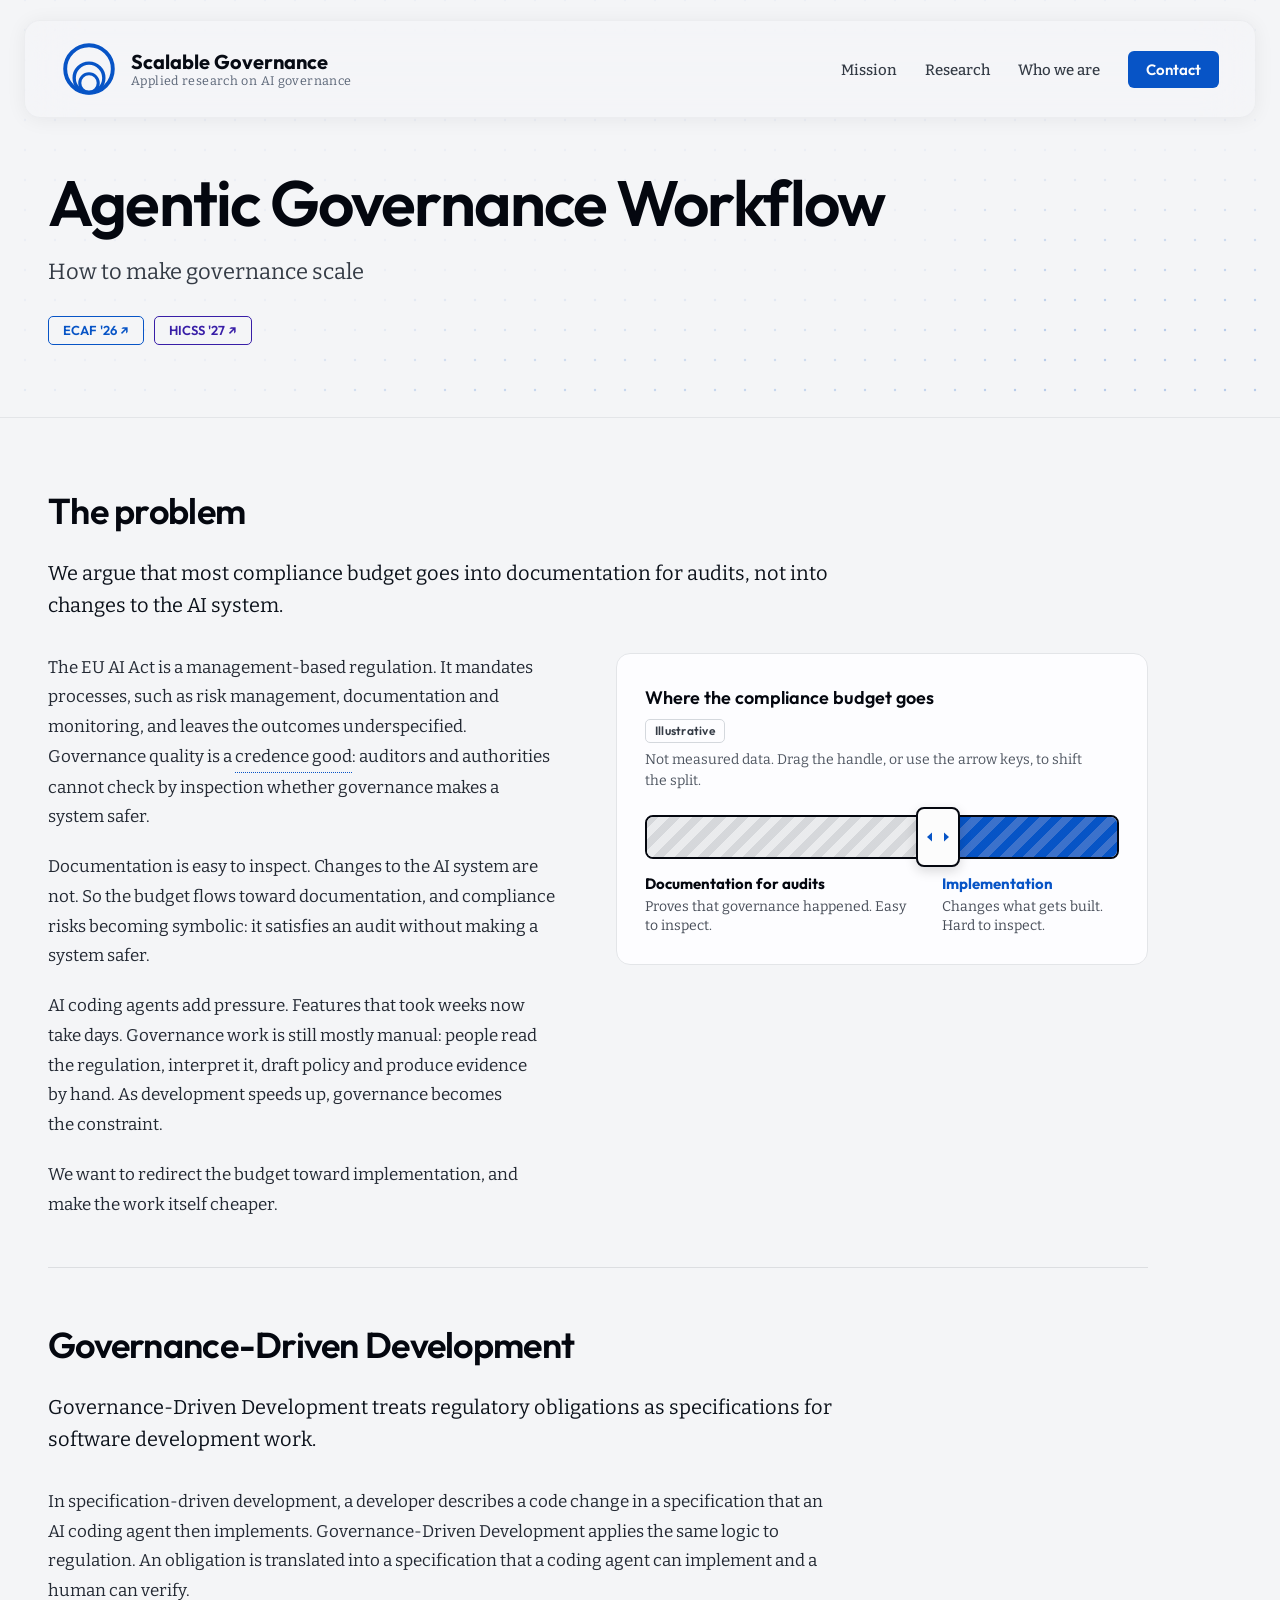
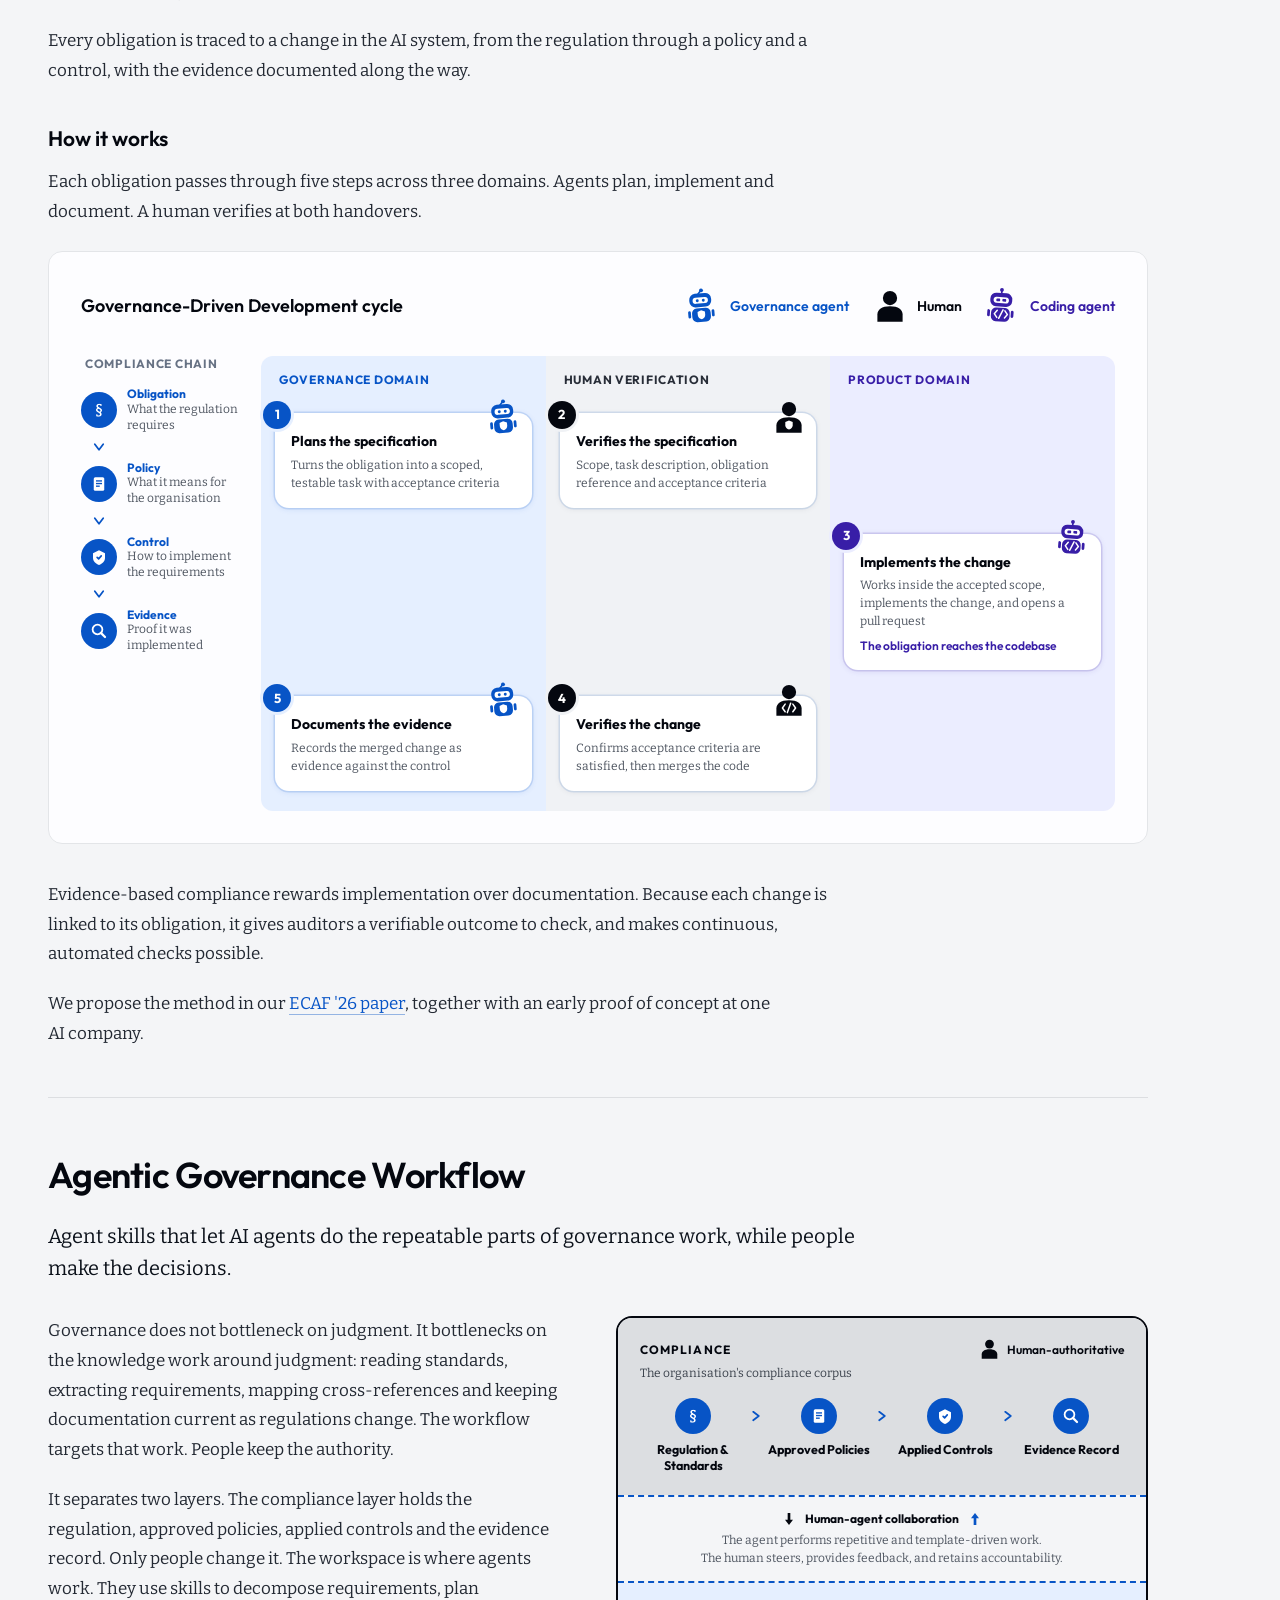
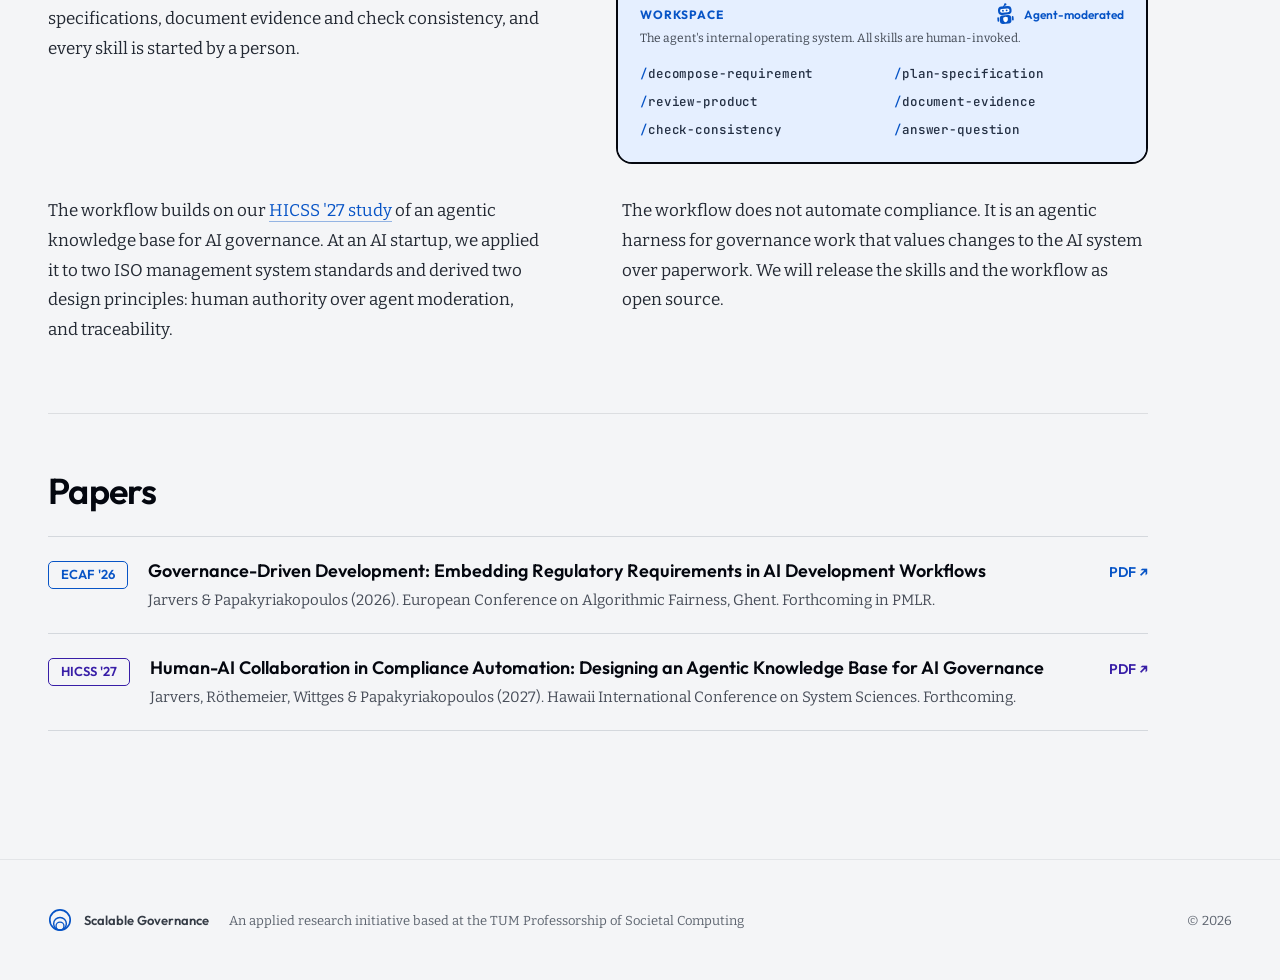
==== commit b6b262d7: "fix(workflow): label the budget slider as illustrative Caption the slider as not measured data with " ====
--- a/agentic-governance-workflow/index.html
+++ b/agentic-governance-workflow/index.html
@@ -75,7 +75,7 @@
 
       <section class="article__section" id="problem" aria-labelledby="problem-title">
         <h2 id="problem-title">The problem</h2>
-        <p class="article__lead">Most compliance budget goes into documentation for audits, not into changes to the AI system.</p>
+        <p class="article__lead">We argue that most compliance budget goes into documentation for audits, not into changes to the AI system.</p>
         <div class="split">
           <div class="split__text">
             <p>The EU AI Act is a management-based regulation. It mandates processes, such as risk management, documentation and monitoring, and leaves the outcomes underspecified. Governance quality is a <span class="term"><button type="button" class="term__word" aria-describedby="tip-cg">credence good</button><span class="term__tip" role="tooltip" id="tip-cg">A good whose quality the buyer cannot assess through use or inspection.</span></span>: auditors and authorities cannot check by inspection whether governance makes a system safer.</p>
@@ -85,13 +85,14 @@
           </div>
           <figure class="figure split__figure budget">
             <figcaption class="figure__title" id="budget-title">Where the compliance budget goes</figcaption>
+            <p class="budget__note" id="budget-note"><span class="status">Illustrative</span> Not measured data. Drag the handle, or use the arrow keys, to shift the split.</p>
             <div class="budget__track" id="budget-track">
               <div class="budget__bar">
                 <div class="budget__docs"></div>
                 <div class="budget__impl"></div>
               </div>
               <div class="budget__thumb-rail">
-                <div class="budget__thumb" id="budget-thumb" role="slider" tabindex="0" aria-labelledby="budget-title" aria-valuemin="30" aria-valuemax="70" aria-valuenow="62" aria-valuetext="62% documentation for audits, 38% implementation">
+                <div class="budget__thumb" id="budget-thumb" role="slider" tabindex="0" aria-labelledby="budget-title" aria-describedby="budget-note" aria-valuemin="30" aria-valuemax="70" aria-valuenow="62" aria-valuetext="62% documentation for audits, 38% implementation">
                   <svg viewBox="0 0 24 24" aria-hidden="true"><path d="M16 3 L6 12 L16 21 Z"/></svg>
                   <svg viewBox="0 0 24 24" aria-hidden="true"><path d="M8 3 L18 12 L8 21 Z"/></svg>
                 </div>
--- a/assets/css/style.css
+++ b/assets/css/style.css
@@ -39,7 +39,7 @@
   --text-sub: oklch(0.40 0.02 260);
   --muted: oklch(0.45 0.02 260);
   --muted-2: oklch(0.50 0.03 260);
-  --footer-text: oklch(0.55 0.02 260);
+  --footer-text: oklch(0.50 0.02 260);
 
   /* Type */
   --font-display: Outfit, "Helvetica Neue", Arial, sans-serif;
@@ -80,6 +80,9 @@
 }
 
 h1, h2, h3 { text-wrap: balance; }
+
+::selection { background: oklch(0.48 0.19 260 / 0.18); color: var(--ink); }
+html { accent-color: var(--blue); }
 
 .skip-link {
   position: absolute;
@@ -251,10 +254,10 @@
 /* ───────── Shared type ───────── */
 .section-title {
   font-family: var(--font-display);
-  font-weight: 700;
-  font-size: clamp(30px, 4vw, 48px);
-  line-height: 1.2;
-  letter-spacing: -0.01em;
+  font-weight: 600;
+  font-size: clamp(32px, 4.2vw, 50px);
+  line-height: 1.15;
+  letter-spacing: -0.022em;
   color: var(--ink);
   margin: 0 0 24px;
 }
@@ -263,45 +266,122 @@
   line-height: 1.65;
   color: var(--text-secondary);
   margin: 0;
+  max-width: 68ch;
   text-wrap: pretty;
 }
 .lead--dark { color: var(--text-body); }
 
 /* ───────── Hero ───────── */
-.hero { position: relative; min-height: 620px; overflow-x: clip; }
-.hero__watermark {
-  position: absolute;
-  right: -60px;
-  top: 50%;
-  transform: translateY(-40%);
-  width: 560px;
-  height: 560px;
-  opacity: 0.055;
-  fill: none;
-  stroke: var(--blue);
-  pointer-events: none;
-}
+.hero { position: relative; }
 .hero__inner {
-  position: relative;
-  padding-top: 150px;
-  padding-bottom: 80px;
-}
-.hero__text { max-width: 900px; }
+  display: grid;
+  grid-template-columns: minmax(0, 1fr) minmax(300px, 380px);
+  align-items: center;
+  gap: 48px 72px;
+  padding-top: 176px;
+  padding-bottom: 104px;
+}
+.hero__text { max-width: 780px; }
 .hero h1 {
   font-family: var(--font-display);
-  font-weight: 700;
-  font-size: clamp(32px, 4.5vw, 52px);
-  line-height: 1.1;
-  letter-spacing: -0.01em;
+  font-weight: 600;
+  font-size: clamp(34px, 4.8vw, 58px);
+  line-height: 1.08;
+  letter-spacing: -0.025em;
   color: var(--ink);
-  margin: 0 0 24px;
-}
-.hero .lead { margin-bottom: 12px; }
+  margin: 0 0 28px;
+}
+.hero .lead { margin-bottom: 14px; max-width: 64ch; }
 .hero__affiliation {
   font-size: 16px;
   color: var(--muted-2);
-  margin: 0 0 36px;
-}
+  margin: 0 0 40px;
+}
+
+/* Hero compliance chain: the site's signature diagram */
+.hero-chain {
+  margin: 0;
+  padding: 28px 28px 24px;
+  background: var(--surface);
+  border: 1px solid var(--border-light);
+  border-radius: 16px;
+  box-shadow: 0 2px 16px oklch(0 0 0 / 0.05);
+}
+.hero-chain__title {
+  margin: 0 0 22px;
+  font-family: var(--font-display);
+  font-weight: 600;
+  font-size: 17px;
+  line-height: 1.3;
+  color: var(--ink);
+  text-wrap: balance;
+}
+.hero-chain__list { margin: 0; padding: 0; list-style: none; display: flex; flex-direction: column; gap: 22px; }
+.hero-chain__list li {
+  position: relative;
+  display: flex;
+  flex-direction: column;
+  gap: 2px;
+  padding: 11px 16px;
+  border-radius: 8px;
+  background: var(--chip);
+}
+.hero-chain__list li + li::before {
+  content: "";
+  position: absolute;
+  left: 50%;
+  top: -18px;
+  width: 14px;
+  height: 14px;
+  transform: translateX(-50%);
+  background: no-repeat center / contain url("data:image/svg+xml,%3Csvg xmlns='http://www.w3.org/2000/svg' viewBox='0 0 20 20'%3E%3Cpath d='M4 6 L10 14 L16 6' fill='none' stroke='%230754c6' stroke-width='2.5' stroke-linecap='round' stroke-linejoin='round'/%3E%3C/svg%3E");
+}
+.hero-chain__list b { font: 600 14px/1.25 var(--font-display); color: var(--chip-text); }
+.hero-chain__list span { font-size: 13px; line-height: 1.4; color: oklch(0.38 0.06 260); }
+.hero-chain__list .hero-chain__key { background: var(--blue); }
+.hero-chain__list .hero-chain__key b,
+.hero-chain__list .hero-chain__key span { color: var(--on-blue); }
+.hero-chain__note { margin: 20px 0 0; font-size: 13px; line-height: 1.5; color: var(--muted); }
+
+/* ───────── Why it has to scale ───────── */
+.why {
+  background: var(--mission-band);
+  border-top: 1px solid oklch(0.89 0.02 260);
+}
+.why__inner { padding-block: 96px; }
+.why .section-title { margin-bottom: 44px; }
+.beats {
+  display: grid;
+  grid-template-columns: repeat(3, minmax(0, 1fr));
+  gap: 28px 40px;
+  margin: 0 0 48px;
+  padding: 0;
+  list-style: none;
+}
+.beat { padding-top: 22px; border-top: 2px solid var(--ink); }
+.beat:last-child { border-top-color: var(--blue); }
+.beat__title {
+  margin: 14px 0 10px;
+  font-family: var(--font-display);
+  font-weight: 600;
+  font-size: 22px;
+  line-height: 1.25;
+  letter-spacing: -0.01em;
+  color: var(--ink);
+}
+.beat p { margin: 0; font-size: 16px; line-height: 1.65; color: var(--text-body); max-width: 60ch; }
+.status {
+  display: inline-block;
+  padding: 3px 9px;
+  border-radius: 5px;
+  font: 600 12px/1.3 var(--font-display);
+  letter-spacing: 0.02em;
+  color: var(--text-secondary);
+  border: 1px solid var(--divider-strong);
+  background: oklch(0.995 0.002 260 / 0.6);
+}
+.status--aim { color: var(--chip-text); border-color: oklch(0.48 0.19 260 / 0.35); }
+.why__accordion { margin-bottom: 40px; }
 
 /* ───────── Accordion ───────── */
 .accordion {
@@ -381,26 +461,13 @@
   line-height: 1.6;
 }
 
-/* ───────── Mission teaser ───────── */
-.mission {
-  background: var(--mission-band);
-  border-top: 1px solid oklch(0.89 0.02 260);
-}
-.mission__inner {
-  display: flex;
-  flex-direction: column;
-  align-items: flex-start;
-  gap: 36px;
-  padding-block: 88px;
-}
-
 /* ───────── Research ───────── */
 .research {
   background: var(--bg);
   border-top: 1px solid var(--border-light);
 }
 .research > .container { padding-block: 80px; }
-.research__intro { max-width: 1100px; margin-bottom: 56px; }
+.research__intro { max-width: 68ch; margin-bottom: 56px; }
 
 .pubs {
   max-width: 1100px;
@@ -503,9 +570,8 @@
   gap: 6px 10px;
   font-family: var(--font-display);
   font-weight: 600;
-  font-size: 12px;
-  letter-spacing: 0.08em;
-  text-transform: uppercase;
+  font-size: 14px;
+  line-height: 1.4;
   color: var(--violet);
 }
 .badge {
@@ -513,14 +579,14 @@
   padding: 2px 8px;
   border: 1px solid currentColor;
   border-radius: 5px;
-  font-size: 10.5px;
-  letter-spacing: 0.08em;
+  font-size: 12px;
+  letter-spacing: 0.02em;
   white-space: nowrap;
 }
 .paper__title {
   margin: 0;
   font-family: var(--font-display);
-  font-weight: 700;
+  font-weight: 600;
   font-size: 26px;
   line-height: 1.2;
   color: var(--ink);
@@ -552,6 +618,7 @@
   line-height: 1.7;
   color: var(--text-body-2);
   text-wrap: pretty;
+  max-width: 75ch;
 }
 .paper__actions {
   display: flex;
@@ -597,7 +664,7 @@
 .person__name {
   margin: 0;
   font-family: var(--font-display);
-  font-weight: 700;
+  font-weight: 600;
   font-size: clamp(20px, 2.4vw, 26px);
   line-height: 1.15;
   color: var(--ink);
@@ -732,8 +799,8 @@
   font-size: 13px;
   color: var(--text-secondary);
 }
-.site-footer__line { margin-left: 8px; font-size: 12px; color: var(--footer-text); }
-.site-footer__copy { margin: 0; font-size: 12px; color: var(--footer-text); }
+.site-footer__line { margin-left: 8px; font-size: 13px; color: var(--footer-text); }
+.site-footer__copy { margin: 0; font-size: 13px; color: var(--footer-text); }
 
 /* ═════════ Subpages (Mission, Agentic Governance Workflow) ═════════ */
 .site-footer-wrap { border-top: 1px solid var(--border-light); }
@@ -745,10 +812,10 @@
 .page-title h1 {
   margin: 0;
   font-family: var(--font-display);
-  font-weight: 700;
-  font-size: clamp(36px, 5vw, 60px);
-  line-height: 1.05;
-  letter-spacing: -0.015em;
+  font-weight: 600;
+  font-size: clamp(38px, 5.2vw, 64px);
+  line-height: 1.04;
+  letter-spacing: -0.028em;
   color: var(--ink);
 }
 .page-title__sub {
@@ -788,7 +855,7 @@
   margin: 0 0 14px;
   font-family: var(--font-display);
   font-weight: 700;
-  font-size: 11px;
+  font-size: 12px;
   letter-spacing: 0.08em;
   text-transform: uppercase;
   color: var(--muted-2);
@@ -818,16 +885,16 @@
 .article h2 {
   margin: 0 0 24px;
   font-family: var(--font-display);
-  font-weight: 700;
-  font-size: clamp(26px, 3vw, 34px);
-  line-height: 1.2;
-  letter-spacing: -0.01em;
+  font-weight: 600;
+  font-size: clamp(27px, 3.1vw, 36px);
+  line-height: 1.18;
+  letter-spacing: -0.02em;
   color: var(--ink);
 }
 .article h3:not(.accordion__heading) {
   margin: 40px 0 16px;
   font-family: var(--font-display);
-  font-weight: 700;
+  font-weight: 600;
   font-size: 21px;
   color: var(--ink);
 }
@@ -838,13 +905,15 @@
   color: var(--text-body);
   text-wrap: pretty;
 }
+.article--wide > section > p,
+.article--wide .split__text p { max-width: 72ch; }
 .article section > p:last-child, .two-col p:last-child, .split__text p:last-child { margin-bottom: 0; }
 .article .article__lead {
   margin-bottom: 28px;
   font-size: 20px;
   line-height: 1.6;
   color: oklch(0.18 0.02 260);
-  max-width: 900px;
+  max-width: 64ch;
 }
 .article--wide .article__lead { margin-bottom: 32px; }
 .inline-link { border-bottom: 1px solid oklch(0.48 0.19 260 / 0.4); }
@@ -899,7 +968,7 @@
 .reg-chain__label { font: 700 12px var(--font-display); letter-spacing: 0.09em; text-transform: uppercase; fill: var(--muted-2); }
 .reg-chain__box { font: 600 13px var(--font-display); fill: var(--on-blue); }
 .reg-chain__cap { font: 12px var(--font-body); fill: var(--muted-2); }
-.reg-chain__feedback { font: 700 11px var(--font-display); letter-spacing: 0.1em; fill: var(--blue); }
+.reg-chain__feedback { font: 700 12px var(--font-display); letter-spacing: 0.1em; fill: var(--blue); }
 
 /* Goals (Mission) */
 .goals { margin: 0; padding: 0; list-style: none; counter-reset: goal; display: flex; flex-direction: column; gap: 14px; }
@@ -1028,7 +1097,17 @@
 
 /* Budget slider (Workflow) */
 .budget { padding: 32px 28px 28px; }
-.budget .figure__title { margin-bottom: 24px; }
+.budget .figure__title { margin-bottom: 10px; }
+.article .budget__note {
+  display: flex;
+  flex-wrap: wrap;
+  align-items: center;
+  gap: 6px 10px;
+  margin: 0 0 24px;
+  font-size: 14px;
+  line-height: 1.5;
+  color: var(--muted);
+}
 .budget { --split: 62; }
 .budget__track { position: relative; cursor: ew-resize; touch-action: pan-y; user-select: none; }
 .budget__bar {
@@ -1085,7 +1164,7 @@
 .article .gdd__chain-label {
   margin: 0 0 16px;
   padding: 0 4px;
-  font: 700 10px/15.4px var(--font-display);
+  font: 700 12px/1.3 var(--font-display);
   letter-spacing: 0.06em;
   text-transform: uppercase;
   color: oklch(0.55 0.03 260);
@@ -1103,7 +1182,7 @@
   background: no-repeat center / contain url("data:image/svg+xml,%3Csvg xmlns='http://www.w3.org/2000/svg' viewBox='0 0 20 20'%3E%3Cpath d='M4 6 L10 14 L16 6' fill='none' stroke='%230754c6' stroke-width='2.5' stroke-linecap='round' stroke-linejoin='round'/%3E%3C/svg%3E");
 }
 .gdd__chain-list b { display: block; font: 700 12px/1.1 var(--font-display); color: var(--blue); }
-.gdd__chain-list span:last-child { font: 10px/1.3 var(--font-body); color: oklch(0.50 0.02 260); }
+.gdd__chain-list span:last-child { font: 12px/1.35 var(--font-body); color: oklch(0.45 0.02 260); }
 .node {
   flex: none;
   width: 36px;
@@ -1132,7 +1211,7 @@
   grid-row: 1;
   position: relative;
   padding: 16px 18px 0;
-  font: 700 11px var(--font-display);
+  font: 700 12px var(--font-display);
   letter-spacing: 0.06em;
   text-transform: uppercase;
 }
@@ -1187,7 +1266,7 @@
 .layers__head { display: flex; flex-wrap: wrap; align-items: center; justify-content: space-between; gap: 12px; margin-bottom: 4px; }
 .article .layers__name { font: 700 12px var(--font-display); letter-spacing: 0.09em; text-transform: uppercase; color: var(--ink); }
 .article .layers__name--blue { color: var(--blue); }
-.article .layers__badge { display: flex; align-items: center; gap: 7px; font: 600 11px var(--font-display); color: var(--ink); }
+.article .layers__badge { display: flex; align-items: center; gap: 7px; font: 600 12px var(--font-display); color: var(--ink); }
 .article .layers__badge--blue { color: var(--blue); }
 .layers__badge svg { width: 21px; height: 22px; flex: none; }
 .article .layers__caption { margin-bottom: 16px; font-size: 12px; line-height: 1.5; color: var(--text-card); }
@@ -1201,7 +1280,7 @@
   align-items: center;
   gap: 8px;
   text-align: center;
-  font: 700 11.5px/1.25 var(--font-display);
+  font: 700 12.5px/1.25 var(--font-display);
   color: var(--ink);
 }
 .layers__corpus li + li { position: relative; margin-left: 20px; }
@@ -1232,7 +1311,7 @@
   color: var(--ink);
 }
 .layers__boundary-title svg { width: 16px; height: 16px; flex: none; }
-.article .layers__boundary-text { font-size: 11px; line-height: 1.45; color: var(--muted); text-align: center; }
+.article .layers__boundary-text { font-size: 12px; line-height: 1.45; color: var(--muted); text-align: center; }
 .layers__skills {
   display: grid;
   grid-template-columns: repeat(2, minmax(0, 1fr));
@@ -1266,6 +1345,12 @@
 .paper-row--violet .paper-row__pdf { color: var(--violet); }
 
 /* ───────── Responsive ───────── */
+@media (max-width: 1080px) {
+  .hero__inner { grid-template-columns: minmax(0, 1fr); }
+  .hero-chain { max-width: 520px; }
+  .beats { grid-template-columns: minmax(0, 1fr); }
+}
+
 @media (max-width: 860px) {
   .pubs { grid-template-columns: minmax(0, 1fr); min-height: 0; }
   .pubs__list { border-right: 0; border-bottom: 1px solid var(--border-light); }
@@ -1285,7 +1370,7 @@
   .brand__text { overflow: hidden; }
   .brand__logo { width: 32px; height: 32px; }
   .brand__name { font-size: 16px; }
-  .site-nav .brand__tagline { font-size: 10.5px; white-space: nowrap; overflow: hidden; text-overflow: ellipsis; }
+  .site-nav .brand__tagline { font-size: 12px; white-space: nowrap; overflow: hidden; text-overflow: ellipsis; }
   .nav-toggle { padding: 8px 12px; font-size: 13px; }
   /* The link list is absolutely positioned here; drop its empty slot from the row gap. */
   .js .site-nav__bar > nav { margin-left: -16px; }
@@ -1310,13 +1395,12 @@
   .js .nav-links a { display: block; padding: 12px 14px; font-size: 16px; }
   html:not(.js) .nav-toggle { display: none; }
 
-  .hero { min-height: 0; }
-  .hero__inner { padding-top: 120px; padding-bottom: 64px; }
-  .hero__watermark { width: 360px; height: 360px; right: -140px; top: 120px; transform: none; }
+  .hero__inner { padding-top: 124px; padding-bottom: 64px; }
+  .hero-chain { padding: 22px 18px 20px; }
   .lead { font-size: 17px; }
   .accordion__body { padding-right: 0; }
 
-  .mission__inner { padding-block: 64px; }
+  .why__inner { padding-block: 64px; }
   .research > .container { padding-block: 64px; }
   .research__intro { margin-bottom: 40px; }
   .paper { padding: 28px 22px; }
@@ -1355,7 +1439,7 @@
   .step__domain {
     display: block;
     margin-bottom: 6px;
-    font: 700 10.5px var(--font-display);
+    font: 700 12px var(--font-display);
     letter-spacing: 0.06em;
     text-transform: uppercase;
     color: var(--tone);
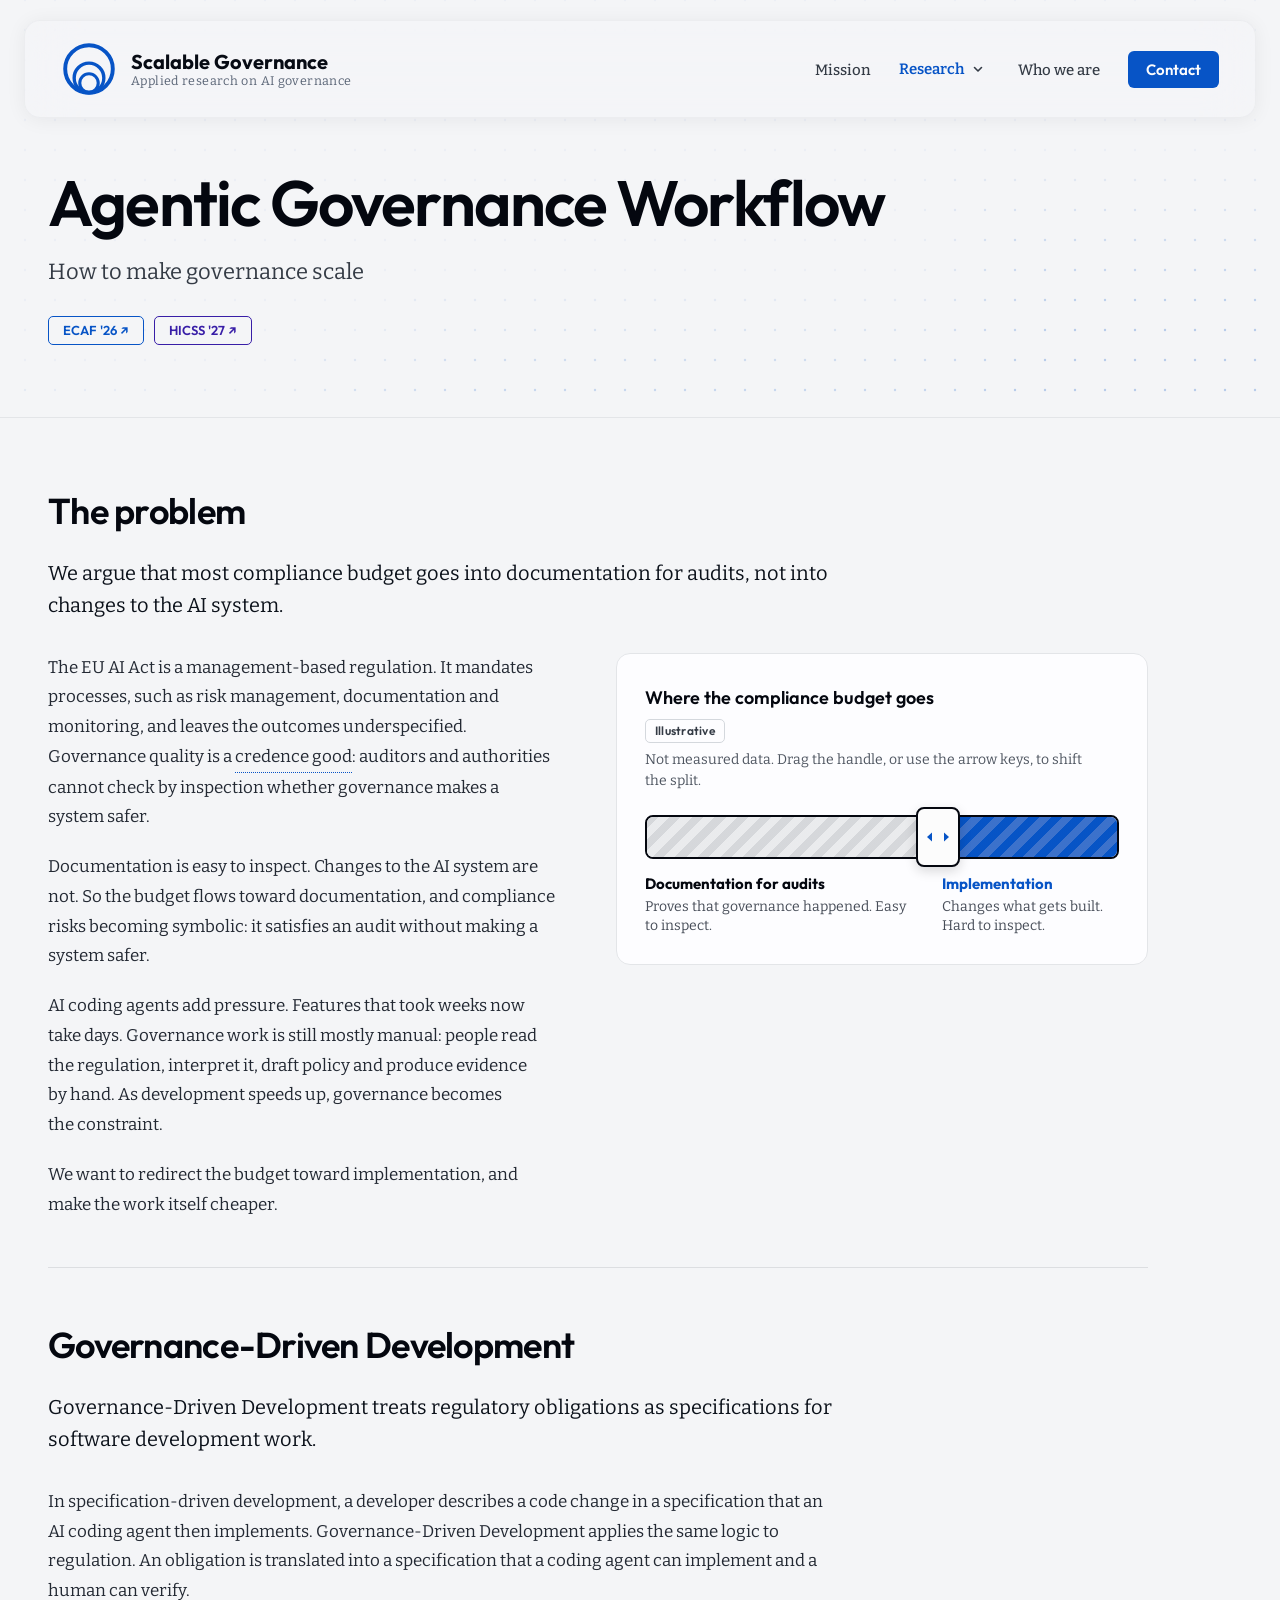
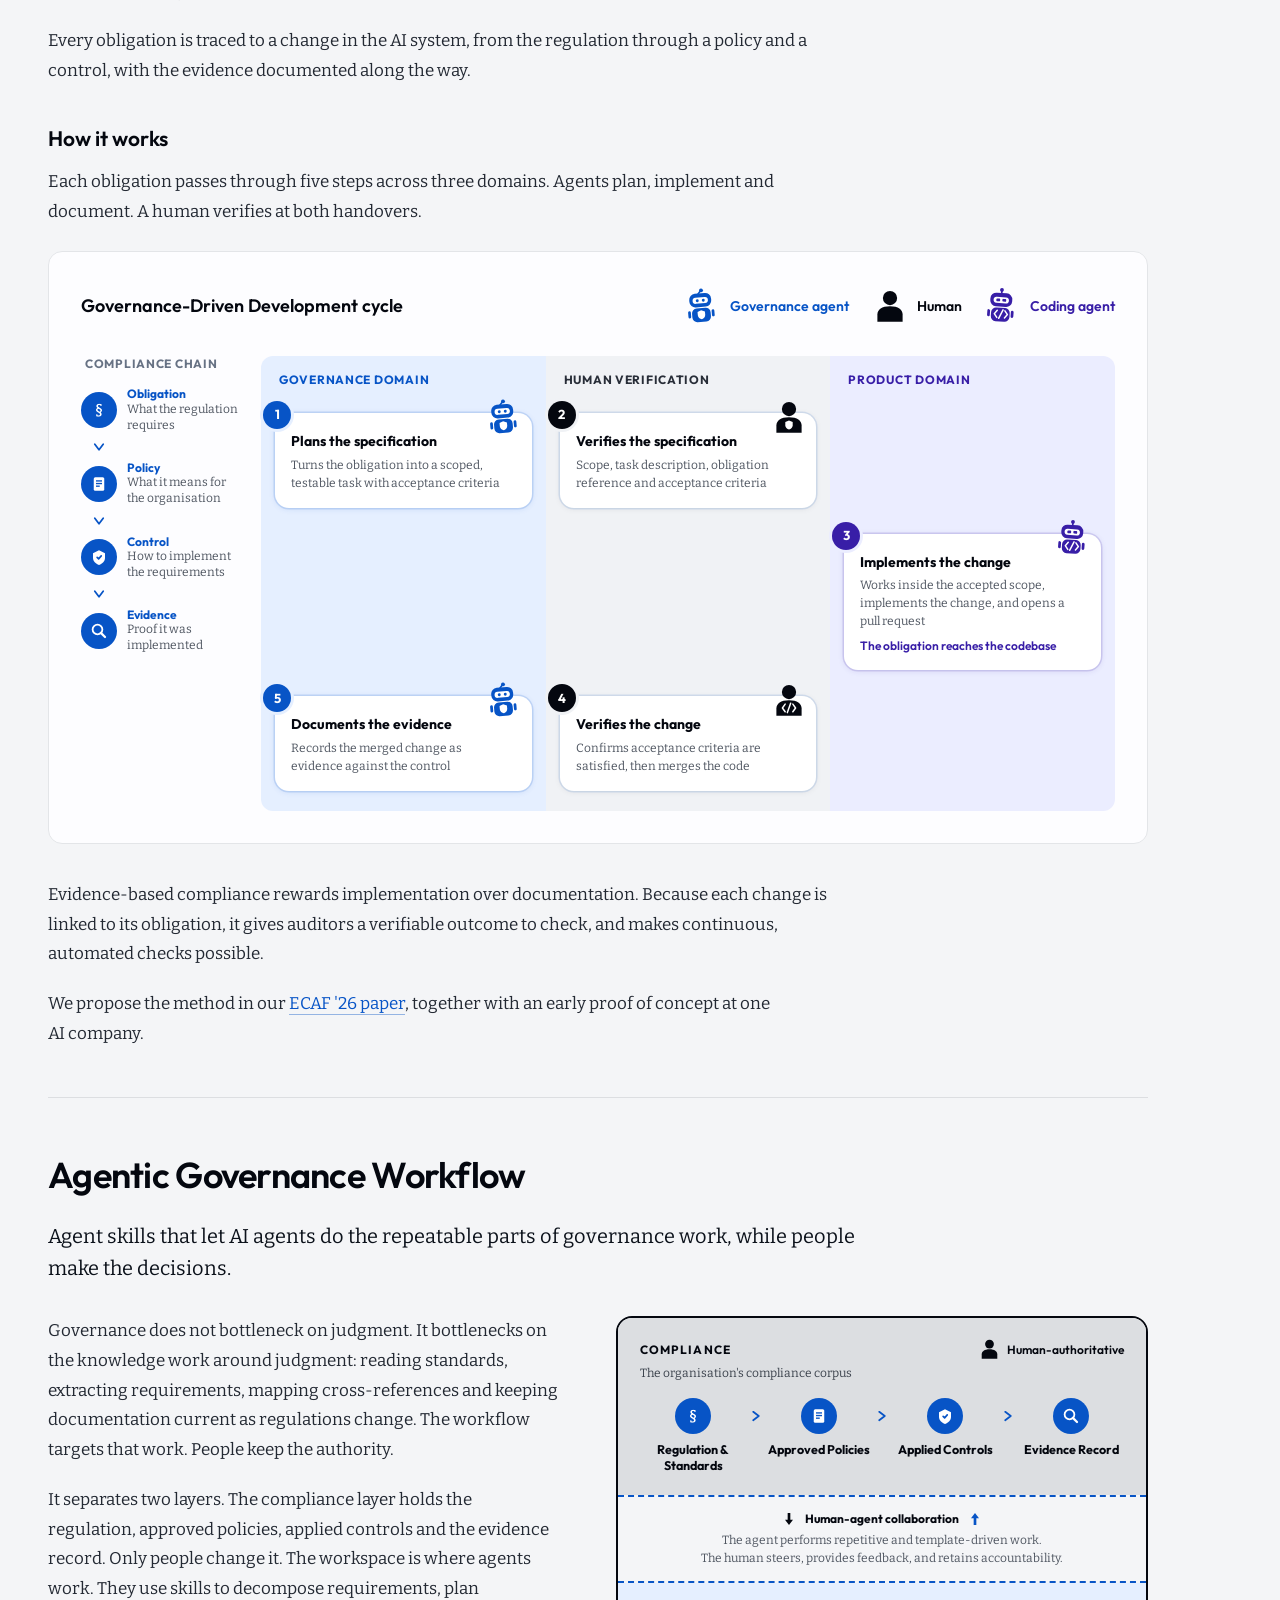
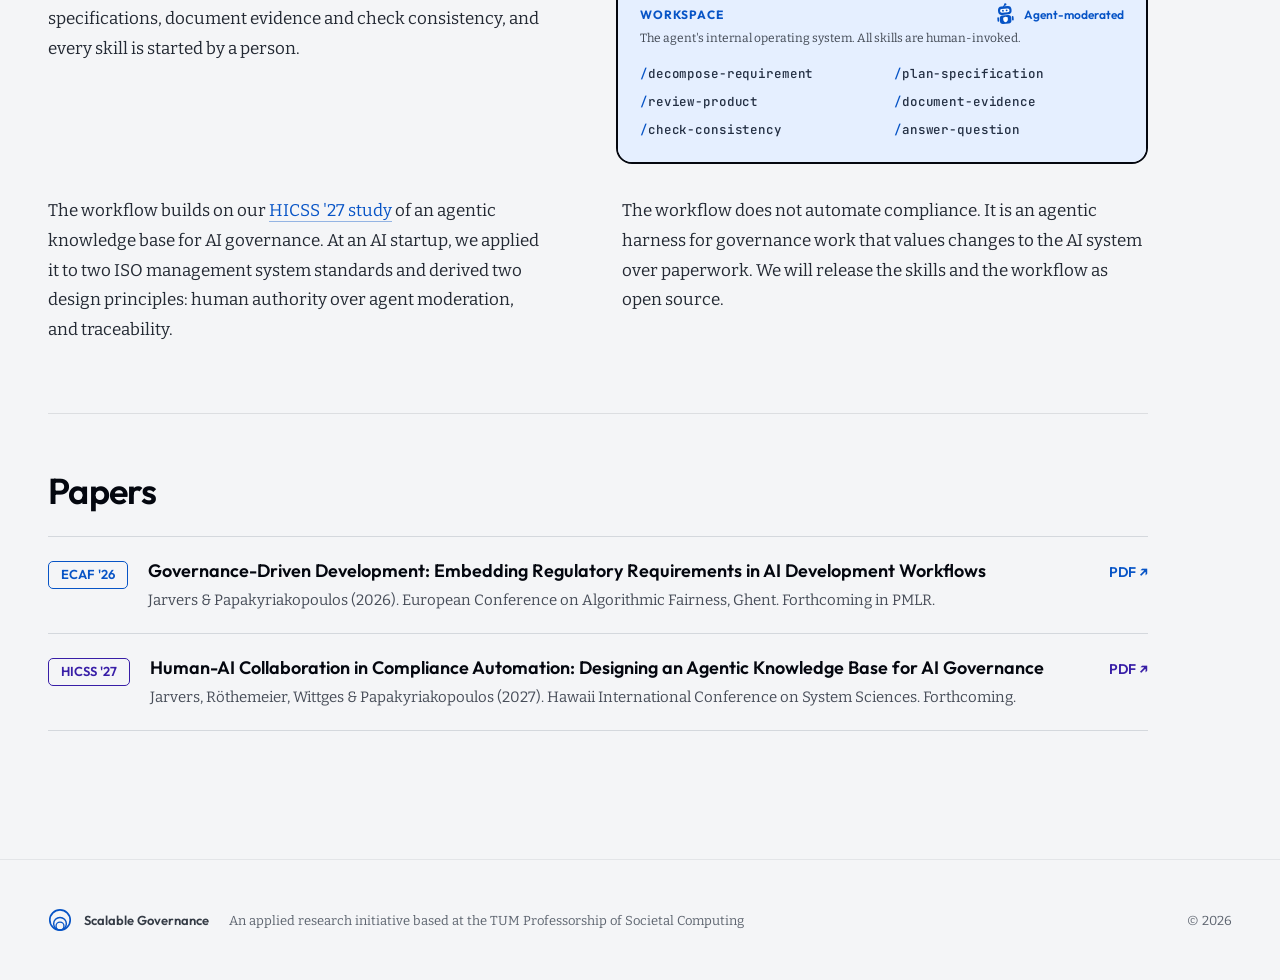
==== commit 1c58661f: "feat(nav): add a Research submenu linking the workflow page Research keeps jumping to the landing se" ====
--- a/agentic-governance-workflow/index.html
+++ b/agentic-governance-workflow/index.html
@@ -49,7 +49,13 @@
       <nav aria-label="Main">
         <ul class="nav-links" id="nav-links">
           <li><a href="../mission/">Mission</a></li>
-          <li><a href="../#research">Research</a></li>
+          <li class="nav-links__group">
+            <a href="../#research">Research</a><button type="button" class="nav-sub-toggle" aria-expanded="false" aria-controls="nav-sub-research" aria-label="More research pages"><svg viewBox="0 0 12 12" aria-hidden="true"><path d="M2.5 4.5 6 8l3.5-3.5" fill="none" stroke="currentColor" stroke-width="1.6" stroke-linecap="round" stroke-linejoin="round"/></svg></button>
+            <ul class="nav-sub" id="nav-sub-research">
+              <li><a href="../#research">Publications</a></li>
+              <li><a href="./" aria-current="page">Agentic Governance Workflow</a></li>
+            </ul>
+          </li>
           <li><a href="../#who-we-are">Who we are</a></li>
           <li class="nav-links__cta-item"><a class="nav-links__cta" href="../#contact">Contact</a></li>
         </ul>
--- a/assets/css/style.css
+++ b/assets/css/style.css
@@ -97,6 +97,7 @@
   border-radius: 6px;
 }
 .skip-link:focus { top: 16px; color: var(--on-blue); }
+.skip-link:hover { color: var(--on-blue); }
 
 .container {
   max-width: var(--container);
@@ -196,6 +197,45 @@
   transition: color 0.2s;
 }
 .nav-links a:hover { color: var(--blue); }
+.nav-links__group { position: relative; display: flex; align-items: center; gap: 2px; }
+.nav-sub-toggle {
+  display: inline-grid;
+  place-items: center;
+  width: 24px;
+  height: 24px;
+  padding: 0;
+  border: 0;
+  border-radius: 5px;
+  background: transparent;
+  color: var(--text-secondary);
+  cursor: pointer;
+}
+.nav-sub-toggle svg { width: 12px; height: 12px; transition: transform 0.2s; }
+.nav-sub-toggle:hover { color: var(--blue); background: var(--chip); }
+.nav-sub-toggle[aria-expanded="true"] svg { transform: rotate(180deg); }
+.nav-sub {
+  position: absolute;
+  top: calc(100% + 10px);
+  left: -14px;
+  z-index: 2;
+  display: none;
+  min-width: 260px;
+  margin: 0;
+  padding: 8px;
+  list-style: none;
+  background: var(--surface);
+  border: 1px solid var(--border-light);
+  border-radius: 12px;
+  box-shadow: 0 8px 28px oklch(0.20 0.02 260 / 0.10);
+}
+/* Hover bridge so the pointer can travel from the link into the menu. */
+.nav-sub::before { content: ""; position: absolute; left: 0; right: 0; top: -12px; height: 12px; }
+.nav-links__group:hover .nav-sub,
+.nav-links__group.is-open .nav-sub { display: block; }
+.nav-sub a { display: block; padding: 10px 12px; border-radius: 8px; }
+.nav-sub a:hover { background: var(--bg); }
+.nav-sub a[aria-current="page"],
+.nav-links__group:has(a[aria-current="page"]) > a { color: var(--blue); font-weight: 600; }
 .nav-links .nav-links__cta {
   display: inline-block;
   padding: calc(9px - 2px * var(--t)) calc(18px - 3px * var(--t));
@@ -307,8 +347,8 @@
   border-radius: 16px;
   box-shadow: 0 2px 16px oklch(0 0 0 / 0.05);
 }
+.hero-chain__cap { display: flex; flex-direction: column; gap: 8px; margin: 0 0 22px; }
 .hero-chain__title {
-  margin: 0 0 22px;
   font-family: var(--font-display);
   font-weight: 600;
   font-size: 17px;
@@ -316,6 +356,7 @@
   color: var(--ink);
   text-wrap: balance;
 }
+.hero-chain__intro { font-size: 14px; line-height: 1.55; color: var(--text-secondary); text-wrap: pretty; }
 .hero-chain__list { margin: 0; padding: 0; list-style: none; display: flex; flex-direction: column; gap: 22px; }
 .hero-chain__list li {
   position: relative;
@@ -341,7 +382,15 @@
 .hero-chain__list .hero-chain__key { background: var(--blue); }
 .hero-chain__list .hero-chain__key b,
 .hero-chain__list .hero-chain__key span { color: var(--on-blue); }
-.hero-chain__note { margin: 20px 0 0; font-size: 13px; line-height: 1.5; color: var(--muted); }
+.hero-chain__more {
+  display: inline-flex;
+  align-items: center;
+  min-height: 44px;
+  margin-top: 8px;
+  font-family: var(--font-display);
+  font-weight: 600;
+  font-size: 15px;
+}
 
 /* ───────── Why it has to scale ───────── */
 .why {
@@ -620,6 +669,33 @@
   text-wrap: pretty;
   max-width: 75ch;
 }
+.abstract { display: flex; flex-direction: column; align-items: flex-start; gap: 6px; }
+.paper .abstract__label {
+  font-family: var(--font-display);
+  font-weight: 600;
+  font-size: 13px;
+  letter-spacing: 0.06em;
+  text-transform: uppercase;
+  color: var(--muted);
+}
+.js .abstract:not(.is-open) .paper__abstract {
+  display: -webkit-box;
+  -webkit-box-orient: vertical;
+  -webkit-line-clamp: 5;
+  overflow: hidden;
+}
+.abstract__toggle {
+  display: none;
+  min-height: 44px;
+  padding: 0;
+  background: none;
+  border: 0;
+  font: 600 14px/1.2 var(--font-display);
+  color: var(--blue);
+  cursor: pointer;
+}
+.abstract__toggle:hover { color: var(--link-hover); }
+.js .abstract__toggle { display: inline-flex; align-items: center; }
 .paper__actions {
   display: flex;
   flex-wrap: wrap;
@@ -824,6 +900,14 @@
   line-height: 1.5;
   color: var(--text-secondary);
 }
+.page-title__jump {
+  display: inline-flex;
+  align-items: center;
+  min-height: 44px;
+  font-family: var(--font-display);
+  font-weight: 600;
+  font-size: 16px;
+}
 .paper-tags { display: flex; flex-wrap: wrap; gap: 10px; }
 .paper-tag {
   flex: none;
@@ -882,6 +966,7 @@
   scroll-margin-top: 110px;
 }
 .article__section--last { border-bottom: 0; }
+.article__section:has(+ .support) { border-bottom: 0; padding-bottom: 0; }
 .article h2 {
   margin: 0 0 24px;
   font-family: var(--font-display);
@@ -1386,13 +1471,26 @@
     align-items: stretch;
     gap: 0;
     padding: 8px;
-    background: oklch(0.97 0.003 260 / 0.97);
+    background: var(--bg);
     border: 1px solid var(--border-light);
     border-radius: 12px;
     box-shadow: 0 8px 28px oklch(0.20 0.02 260 / 0.10);
   }
   .js .nav-links.is-open { display: flex; }
   .js .nav-links a { display: block; padding: 12px 14px; font-size: 16px; }
+  .nav-links__group { display: block; }
+  .nav-sub-toggle { display: none; }
+  .nav-sub, .nav-links__group:hover .nav-sub {
+    position: static;
+    display: block;
+    min-width: 0;
+    padding: 0 0 4px 14px;
+    background: none;
+    border: 0;
+    box-shadow: none;
+  }
+  .nav-sub::before { display: none; }
+  .js .nav-links .nav-sub a { padding: 9px 14px; font-size: 15px; color: var(--muted); border-left: 2px solid var(--divider); border-radius: 0; }
   html:not(.js) .nav-toggle { display: none; }
 
   .hero__inner { padding-top: 124px; padding-bottom: 64px; }
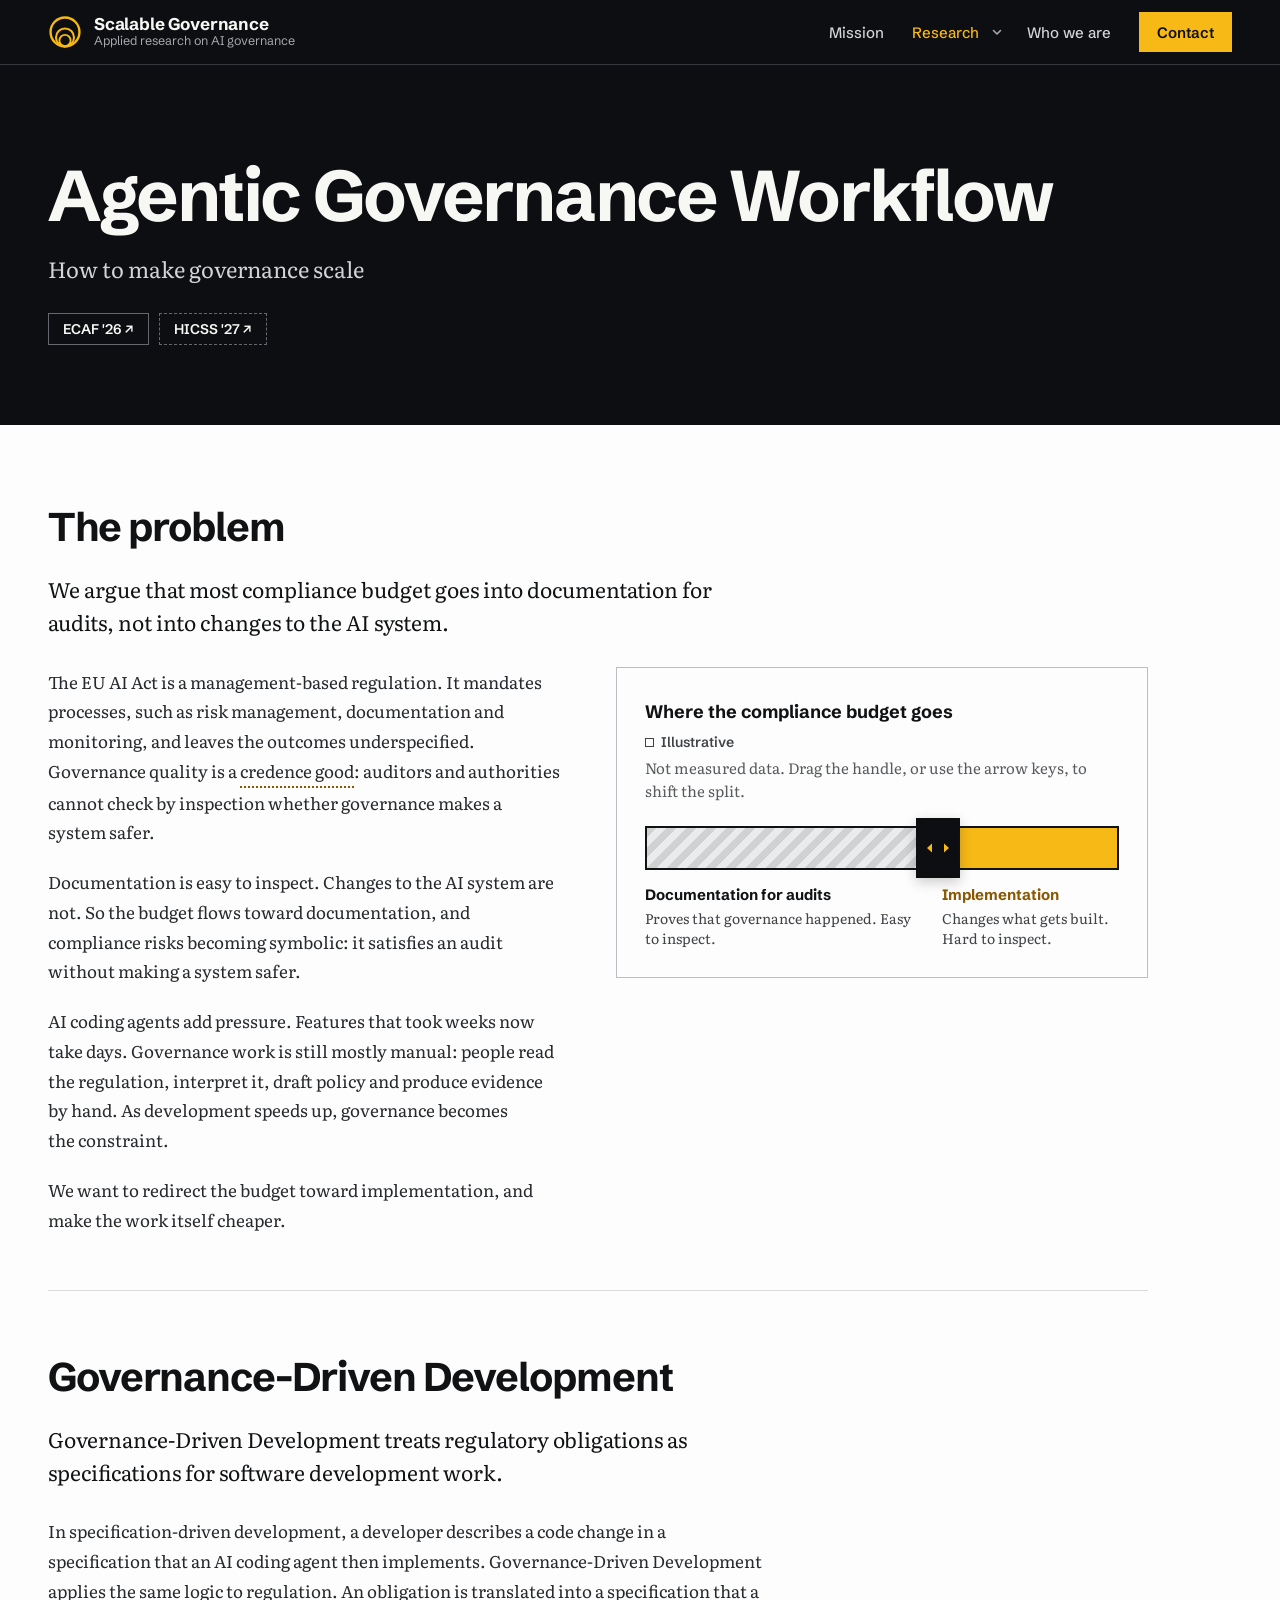
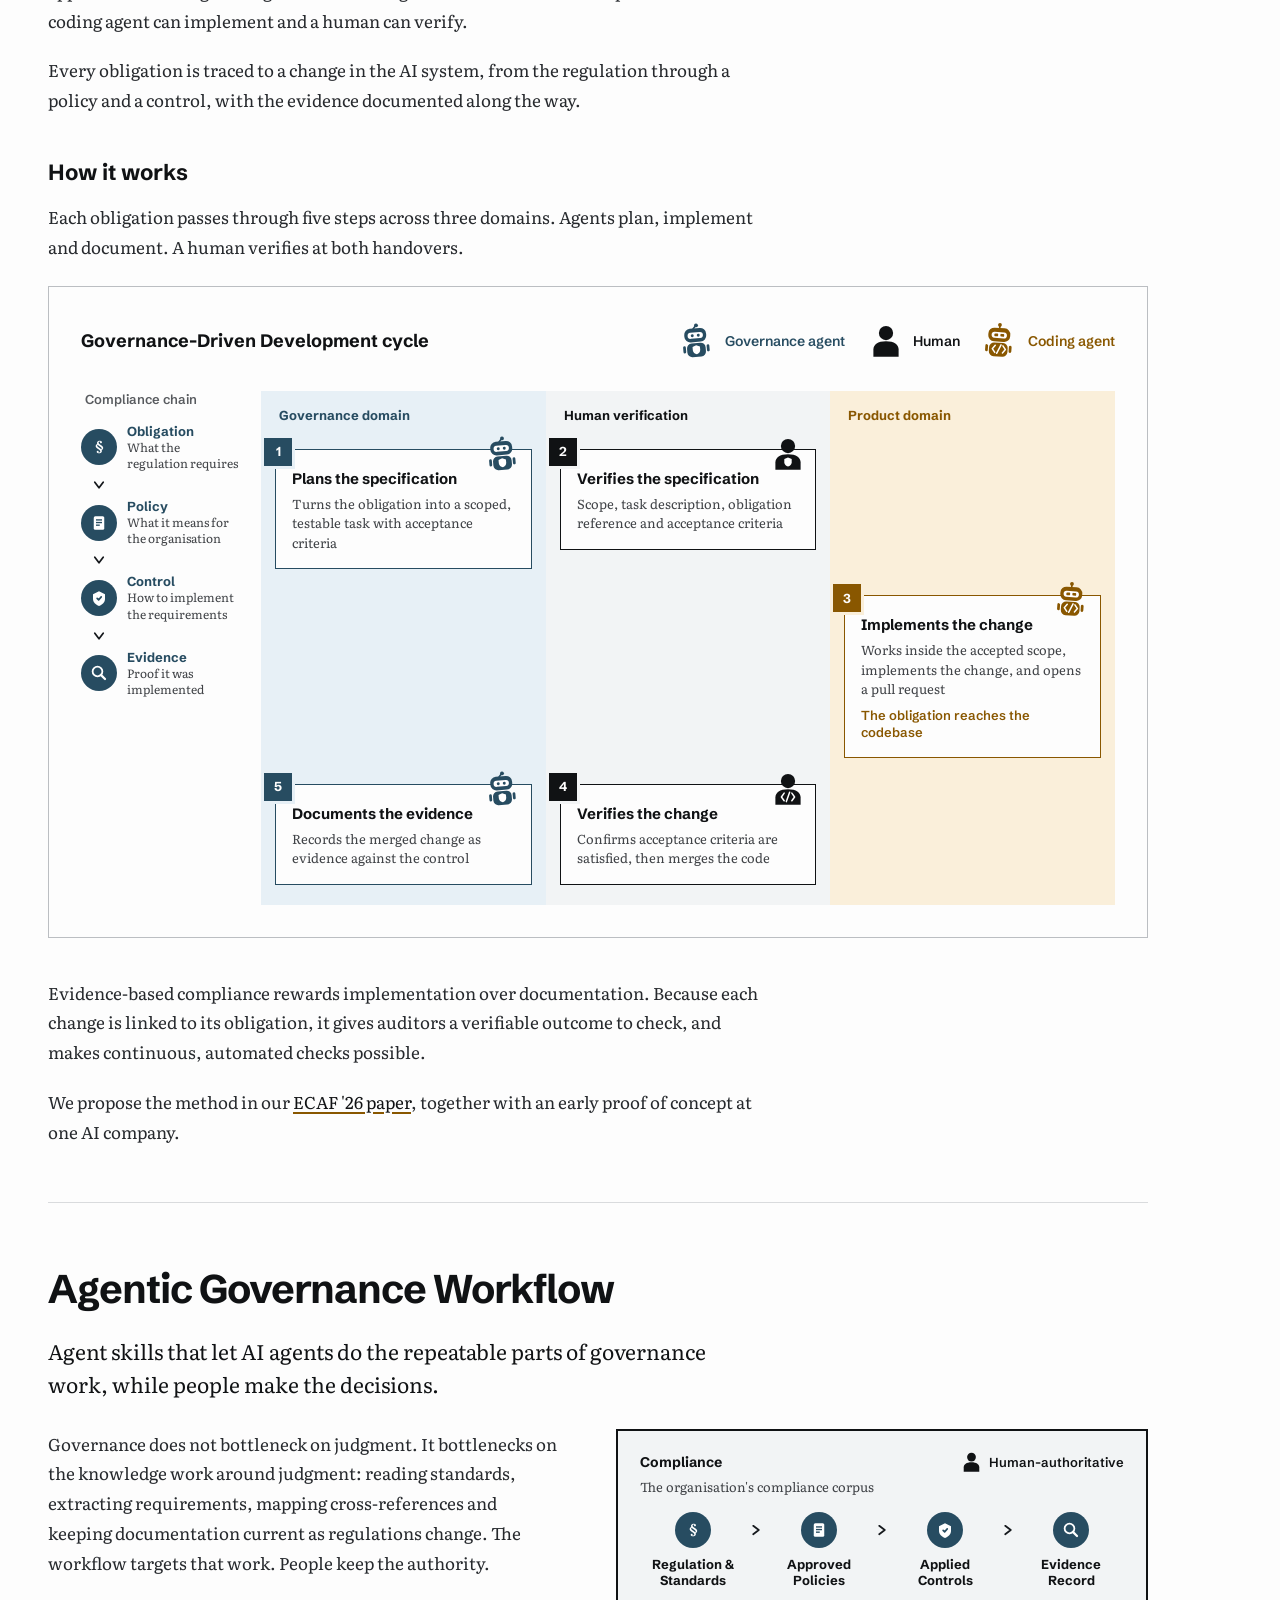
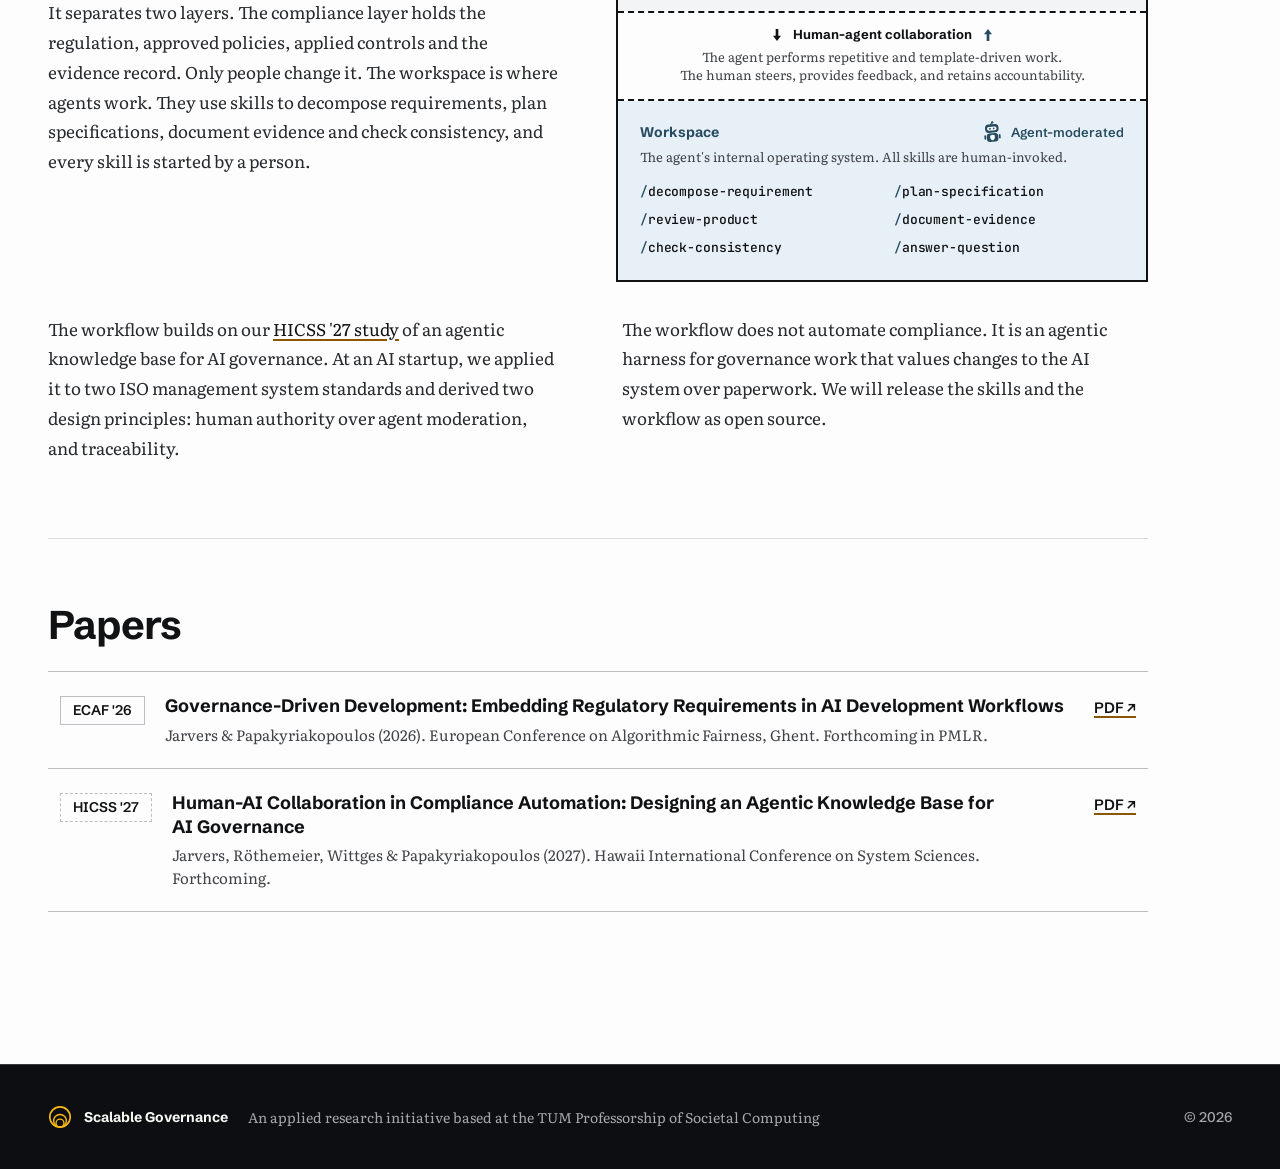
==== commit ae82913f: "feat(design): rebuild site in the powers of ten visual world Replace the blue Outfit/Bitter look wit" ====
--- a/agentic-governance-workflow/index.html
+++ b/agentic-governance-workflow/index.html
@@ -7,18 +7,17 @@
 <meta name="description" content="How to make governance scale: Governance-Driven Development and the Agentic Governance Workflow.">
 <!-- Reachable by direct URL only: not linked from the other pages and kept out of search indexes. -->
 <meta name="robots" content="noindex">
-<meta name="theme-color" content="#f4f5f7">
-<link rel="icon" href="../assets/img/logo.svg" type="image/svg+xml">
+<meta name="theme-color" content="#0e1013">
+<link rel="icon" href="../assets/img/favicon.svg" type="image/svg+xml">
 <link rel="preconnect" href="https://fonts.googleapis.com">
 <link rel="preconnect" href="https://fonts.gstatic.com" crossorigin>
-<link rel="stylesheet" href="https://fonts.googleapis.com/css2?family=Outfit:wght@400;500;600;700;800&amp;family=Bitter:wght@400;500;600&amp;family=JetBrains+Mono:wght@400;500&amp;display=swap">
+<link rel="stylesheet" href="https://fonts.googleapis.com/css2?family=Literata:ital,opsz,wght@0,7..72,400..600;1,7..72,400&amp;family=Schibsted+Grotesk:wght@400..800&amp;family=JetBrains+Mono:wght@400;500&amp;display=swap">
 <link rel="stylesheet" href="../assets/css/style.css">
 <script>document.documentElement.classList.add('js');</script>
 <script src="../assets/js/main.js" defer></script>
 </head>
 <body>
 <a class="skip-link" href="#main">Skip to content</a>
-<canvas id="dot-grid" aria-hidden="true"></canvas>
 
 <!-- Actor icons, reused in the legend and on the step cards. -->
 <svg class="sprite" aria-hidden="true" focusable="false">
@@ -27,7 +26,7 @@
   <symbol id="icon-human" viewBox="0 0 124 130"><g style="fill:var(--ink)"><circle cx="62" cy="36" r="26"/><path d="M16 122 V96 C16 78.5 32 66 62 66 C92 66 108 78.5 108 96 V122 Z"/></g></symbol>
   <symbol id="icon-human-spec" viewBox="0 0 124 130"><g style="fill:var(--ink)"><circle cx="62" cy="36" r="26"/><path d="M16 122 V96 C16 78.5 32 66 62 66 C92 66 108 78.5 108 96 V122 Z"/></g><path d="M62 78 L75.5 83.4 V95.2 C75.5 103.6 69.5 108.5 62 111 C54.5 108.5 48.5 103.6 48.5 95.2 V83.4 Z" fill="#fff"/></symbol>
   <symbol id="icon-human-code" viewBox="0 0 124 130"><g style="fill:var(--ink)"><circle cx="62" cy="36" r="26"/><path d="M16 122 V96 C16 78.5 32 66 62 66 C92 66 108 78.5 108 96 V122 Z"/></g><g fill="none" stroke="#fff" stroke-width="5.4" stroke-linecap="round" stroke-linejoin="round"><path d="M48 80 L38 94 L48 108"/><path d="M76 80 L86 94 L76 108"/><path d="M68 77 L56 111"/></g></symbol>
-  <symbol id="icon-paragraph" viewBox="0 0 24 24"><text x="12" y="17.5" text-anchor="middle" font-family="Bitter, Georgia, serif" font-weight="600" font-size="19" fill="#fff">§</text></symbol>
+  <symbol id="icon-paragraph" viewBox="0 0 24 24"><text x="12" y="17.5" text-anchor="middle" font-family="Literata, Georgia, serif" font-weight="600" font-size="19" fill="#fff">§</text></symbol>
   <symbol id="icon-document" viewBox="0 0 24 24"><rect x="5" y="3" width="14" height="18" rx="2" fill="#fff"/><g style="fill:var(--blue)"><rect x="8" y="7" width="8" height="1.8"/><rect x="8" y="10.5" width="8" height="1.8"/><rect x="8" y="14" width="5" height="1.8"/></g></symbol>
   <symbol id="icon-shield" viewBox="0 0 24 24"><path d="M12 3 L20 7 V13 C20 18 16.5 21 12 22.5 C7.5 21 4 18 4 13 V7 Z" fill="#fff"/><path style="stroke:var(--blue)" d="M9.5 12.5 L11.5 14.5 L15 10.5" fill="none" stroke-width="2.2" stroke-linecap="round" stroke-linejoin="round"/></symbol>
   <symbol id="icon-search" viewBox="0 0 24 24"><circle cx="10" cy="10" r="6.5" fill="none" stroke="#fff" stroke-width="2.4"/><path d="M14.5 14.5 L20 20" stroke="#fff" stroke-width="3" stroke-linecap="round"/></symbol>
@@ -65,7 +64,7 @@
 </header>
 
 <main id="main">
-  <section class="page-title" data-grid-section>
+  <section class="page-title frame">
     <div class="container">
       <h1>Agentic Governance Workflow</h1>
       <p class="page-title__sub">How to make governance scale</p>
@@ -278,7 +277,7 @@
   </div>
 </main>
 
-<footer class="site-footer-wrap">
+<footer class="site-footer-wrap frame">
   <div class="site-footer">
     <div class="site-footer__brand">
       <svg class="site-footer__logo" viewBox="0 10 200 200" aria-hidden="true"><circle cx="100" cy="110" r="85" stroke-width="14"/><circle cx="100" cy="142" r="53" stroke-width="12"/><circle cx="100" cy="160" r="33" stroke-width="11"/></svg>
--- a/assets/css/style.css
+++ b/assets/css/style.css
@@ -1,55 +1,81 @@
-/* Scalable Governance — landing page
-   Tokens follow the Claude Design handoff (docs/design-reference/HANDOFF.md). */
+/* Scalable Governance — site styles
+   World: a continuous change of scale, after the Eames film "Powers of Ten".
+   Black film frames carry the opening, the zoom through the three levels and
+   the contact; white paper carries reading. One frame yellow marks the active
+   frame, the active ring and the primary action. */
 
 :root {
-  /* Surfaces */
-  --bg: oklch(0.97 0.003 260);
-  --surface: oklch(0.995 0.002 260);
-  --surface-alt: oklch(0.975 0.004 260);
-  --mission-band: oklch(0.94 0.014 260);
-  --portrait-circle: oklch(0.91 0.015 260);
-
-  /* Lines */
-  --divider-strong: oklch(0.88 0.008 260);
-  --divider: oklch(0.90 0.005 260);
-  --border-light: oklch(0.92 0.005 260);
-
-  /* Brand */
-  --blue: oklch(0.48 0.19 260);
-  --blue-hover: oklch(0.43 0.20 260);
-  --link-hover: oklch(0.38 0.16 260);
-  --violet: oklch(0.38 0.20 280);
-  --indigo: oklch(0.43 0.15 270);
-  --chip: oklch(0.95 0.02 260);
-  --chip-text: oklch(0.30 0.10 260);
-  --domain-gov: oklch(0.95 0.025 260);
-  --domain-human: oklch(0.96 0.005 260);
-  --domain-product: oklch(0.95 0.025 280);
-  --tooltip-bg: oklch(0.20 0.02 260);
-  --tooltip-text: oklch(0.98 0.003 260);
+  /* Frame (dark) */
+  --frame: oklch(0.165 0.005 255);
+  --frame-raise: oklch(0.215 0.006 255);
+  --frame-line: oklch(0.34 0.008 255);
+  --frame-line-strong: oklch(0.52 0.01 255);
+  --frame-ink: oklch(0.975 0.003 95);
+  --frame-text: oklch(0.87 0.006 255);
+  --frame-muted: oklch(0.73 0.008 255);
+
+  /* Frame yellow */
+  --yellow: oklch(0.82 0.165 84);
+  --yellow-hover: oklch(0.88 0.15 92);
+  --on-yellow: oklch(0.165 0.005 255);
+  --ochre: oklch(0.50 0.11 72);
+
+  /* Paper (light) */
+  --paper: oklch(0.995 0 0);
+  --paper-2: oklch(0.965 0.003 255);
+  --line: oklch(0.89 0.004 255);
+  --line-strong: oklch(0.80 0.006 255);
+  --ink: oklch(0.18 0.006 255);
+  --text: oklch(0.28 0.008 255);
+  --text-2: oklch(0.38 0.008 255);
+  --muted: oklch(0.47 0.008 255);
+
+  /* Diagram roles. The old names stay as aliases because inline SVG in the
+     pages references them. */
+  --blue: oklch(0.40 0.055 235);     /* governance, regulator */
+  --violet: oklch(0.50 0.11 72);     /* product, intermediaries */
+  --indigo: oklch(0.26 0.01 255);    /* regulated target, goals */
+  --surface: var(--paper);
   --on-blue: oklch(0.995 0 0);
-  --on-blue-meta: oklch(0.92 0.03 260);
-
-  /* Text */
-  --ink: oklch(0.13 0.02 260);
-  --text-body: oklch(0.28 0.02 260);
-  --text-body-2: oklch(0.32 0.02 260);
-  --text-secondary: oklch(0.35 0.02 260);
-  --text-card: oklch(0.38 0.02 260);
-  --text-sub: oklch(0.40 0.02 260);
-  --muted: oklch(0.45 0.02 260);
-  --muted-2: oklch(0.50 0.03 260);
-  --footer-text: oklch(0.50 0.02 260);
+  --domain-gov: oklch(0.95 0.012 235);
+  --domain-human: oklch(0.965 0.003 255);
+  --domain-product: oklch(0.955 0.03 82);
+
+  /* Scoped roles: paper by default, .frame swaps them */
+  --bg-local: var(--paper);
+  --fg: var(--ink);
+  --fg-body: var(--text);
+  --fg-2: var(--text-2);
+  --fg-muted: var(--muted);
+  --rule: var(--line);
+  --rule-strong: var(--line-strong);
+  --focus: var(--ink);
+  --link-line: var(--ochre);
 
   /* Type */
-  --font-display: Outfit, "Helvetica Neue", Arial, sans-serif;
-  --font-body: Bitter, Georgia, "Times New Roman", serif;
+  --font-display: "Schibsted Grotesk", "Helvetica Neue", Arial, sans-serif;
+  --font-body: Literata, Georgia, "Times New Roman", serif;
   --font-mono: "JetBrains Mono", ui-monospace, Menlo, Consolas, monospace;
 
   /* Layout */
   --container: 1280px;
   --gutter: 48px;
-  --nav-offset: 100px;
+  --nav-h: 64px;
+  --nav-offset: 88px;
+}
+
+.frame {
+  --bg-local: var(--frame);
+  --fg: var(--frame-ink);
+  --fg-body: var(--frame-text);
+  --fg-2: var(--frame-text);
+  --fg-muted: var(--frame-muted);
+  --rule: var(--frame-line);
+  --rule-strong: var(--frame-line-strong);
+  --focus: var(--yellow);
+  --link-line: var(--yellow);
+  background: var(--frame);
+  color: var(--frame-text);
 }
 
 *, *::before, *::after { box-sizing: border-box; }
@@ -58,31 +84,39 @@
   scroll-behavior: smooth;
   scroll-padding-top: var(--nav-offset);
   -webkit-text-size-adjust: 100%;
+  accent-color: var(--yellow);
+  scrollbar-color: var(--frame-line-strong) var(--paper-2);
 }
 
 body {
   margin: 0;
-  background: var(--bg);
-  color: var(--text-body);
+  background: var(--paper);
+  color: var(--text);
   font-family: var(--font-body);
+  font-optical-sizing: auto;
+  caret-color: var(--ochre);
   overflow-x: clip;
 }
 
 img { max-width: 100%; height: auto; display: block; }
 
-a { color: var(--blue); text-decoration: none; }
-a:hover { color: var(--link-hover); }
+a {
+  color: var(--fg);
+  text-decoration: underline;
+  text-decoration-color: var(--link-line);
+  text-decoration-thickness: 2px;
+  text-underline-offset: 3px;
+}
+a:hover { background: var(--yellow); color: var(--on-yellow); text-decoration-color: transparent; }
 
 :focus-visible {
-  outline: 2px solid var(--blue);
+  outline: 2px solid var(--focus);
   outline-offset: 3px;
-  border-radius: 4px;
 }
 
 h1, h2, h3 { text-wrap: balance; }
 
-::selection { background: oklch(0.48 0.19 260 / 0.18); color: var(--ink); }
-html { accent-color: var(--blue); }
+::selection { background: var(--yellow); color: var(--on-yellow); }
 
 .skip-link {
   position: absolute;
@@ -90,14 +124,12 @@
   top: -60px;
   z-index: 200;
   padding: 10px 16px;
-  background: var(--ink);
-  color: var(--on-blue);
-  font-family: var(--font-display);
-  font-weight: 600;
-  border-radius: 6px;
-}
-.skip-link:focus { top: 16px; color: var(--on-blue); }
-.skip-link:hover { color: var(--on-blue); }
+  background: var(--yellow);
+  color: var(--on-yellow);
+  font: 600 15px/1.2 var(--font-display);
+  text-decoration: none;
+}
+.skip-link:focus { top: 12px; }
 
 .container {
   max-width: var(--container);
@@ -105,579 +137,463 @@
   padding-inline: var(--gutter);
 }
 
-main, .site-footer, .site-footer-wrap { position: relative; z-index: 1; }
-
-/* ───────── Dot grid ───────── */
-#dot-grid {
-  position: fixed;
-  inset: 0;
-  width: 100%;
-  height: 100%;
-  pointer-events: none;
-  z-index: 0;
-}
-
-/* ───────── Nav ─────────
-   --t (0 → 1) is set from scroll position in main.js and drives the shrink. */
+/* Frame corners: the yellow square the film draws around what comes next. */
+.frame-mark {
+  --mark: var(--yellow);
+  --mark-len: 18px;
+  --mark-w: 2px;
+  background:
+    linear-gradient(var(--mark) 0 0) top left / var(--mark-len) var(--mark-w),
+    linear-gradient(var(--mark) 0 0) top left / var(--mark-w) var(--mark-len),
+    linear-gradient(var(--mark) 0 0) top right / var(--mark-len) var(--mark-w),
+    linear-gradient(var(--mark) 0 0) top right / var(--mark-w) var(--mark-len),
+    linear-gradient(var(--mark) 0 0) bottom left / var(--mark-len) var(--mark-w),
+    linear-gradient(var(--mark) 0 0) bottom left / var(--mark-w) var(--mark-len),
+    linear-gradient(var(--mark) 0 0) bottom right / var(--mark-len) var(--mark-w),
+    linear-gradient(var(--mark) 0 0) bottom right / var(--mark-w) var(--mark-len);
+  background-repeat: no-repeat;
+}
+
+/* ───────── Nav ───────── */
 .site-nav {
-  --t: 0;
   position: fixed;
   top: 0;
   left: 0;
   right: 0;
   z-index: 100;
-}
-.site-nav__inner {
-  max-width: var(--container);
-  margin: 0 auto;
-  padding: 0 24px;
-}
+  background: var(--frame);
+  border-bottom: 1px solid var(--frame-line);
+  --fg: var(--frame-ink);
+  --focus: var(--yellow);
+}
+.site-nav__inner { max-width: var(--container); margin: 0 auto; padding: 0 var(--gutter); }
 .site-nav__bar {
   position: relative;
   display: flex;
   align-items: center;
   justify-content: space-between;
   gap: 16px;
-  margin-top: calc(20px - 12px * var(--t));
-  padding: calc(20px - 10px * var(--t)) 36px;
-  border-radius: calc(16px - 6px * var(--t));
-  border: 1px solid oklch(0.92 0.005 260 / calc(0.5 + 0.4 * var(--t)));
-  background: oklch(0.97 0.003 260 / calc(0.55 + 0.35 * var(--t)));
-  -webkit-backdrop-filter: blur(24px) saturate(1.5);
-  backdrop-filter: blur(24px) saturate(1.5);
-  box-shadow: 0 2px 20px oklch(0.20 0.02 260 / 0.06);
+  height: var(--nav-h);
 }
 
 .brand {
   display: flex;
   align-items: center;
-  gap: 14px;
-  color: inherit;
+  gap: 12px;
   min-width: 0;
-}
-.brand:hover { color: inherit; }
-.brand__logo {
-  width: calc(56px - 26px * var(--t));
-  height: calc(56px - 26px * var(--t));
-  flex: none;
-  fill: none;
-  stroke: var(--blue);
-}
+  color: var(--frame-ink);
+  text-decoration: none;
+}
+.brand:hover { background: none; color: var(--frame-ink); }
+.brand__logo { width: 34px; height: 34px; flex: none; fill: none; stroke: var(--yellow); }
 .brand__text { display: flex; flex-direction: column; min-width: 0; }
-.brand__name {
-  --title: calc(20px - 5px * var(--t));
-  font-family: var(--font-display);
-  font-weight: 700;
-  font-size: var(--title);
-  line-height: 1.1;
-  color: oklch(0.15 0.02 260);
-}
-.brand__tagline {
-  font-family: var(--font-body);
-  font-size: calc((20px - 5px * var(--t)) * 15 / 24);
-  color: var(--muted-2);
-  letter-spacing: 0.03em;
-}
-/* At rest the design pins the tagline at 12.5px. */
-.site-nav:not(.is-scrolled) .brand__tagline { font-size: 12.5px; }
+.brand__name { font: 700 17px/1.1 var(--font-display); letter-spacing: -0.01em; }
+.brand__tagline { font: 400 12.5px/1.3 var(--font-display); color: var(--frame-muted); }
 
 .nav-links {
   display: flex;
   align-items: center;
-  gap: calc(28px - 6px * var(--t));
+  gap: 4px;
   margin: 0;
   padding: 0;
   list-style: none;
 }
 .nav-links a {
-  font-family: var(--font-body);
-  font-size: calc(15px - 2px * var(--t));
-  font-weight: 500;
-  color: var(--text-secondary);
-  transition: color 0.2s;
-}
-.nav-links a:hover { color: var(--blue); }
-.nav-links__group { position: relative; display: flex; align-items: center; gap: 2px; }
+  display: inline-flex;
+  align-items: center;
+  min-height: 40px;
+  padding: 0 12px;
+  font: 500 15px/1 var(--font-display);
+  color: var(--frame-text);
+  text-decoration: none;
+}
+.nav-links a:hover { background: var(--frame-raise); color: var(--frame-ink); }
+.nav-links a[aria-current="page"],
+.nav-links__group:has(a[aria-current="page"]) > a { color: var(--yellow); }
+.nav-links__group { position: relative; display: flex; align-items: center; }
 .nav-sub-toggle {
   display: inline-grid;
   place-items: center;
-  width: 24px;
-  height: 24px;
+  width: 28px;
+  height: 40px;
+  margin-left: -8px;
   padding: 0;
   border: 0;
-  border-radius: 5px;
   background: transparent;
-  color: var(--text-secondary);
+  color: var(--frame-muted);
   cursor: pointer;
 }
 .nav-sub-toggle svg { width: 12px; height: 12px; transition: transform 0.2s; }
-.nav-sub-toggle:hover { color: var(--blue); background: var(--chip); }
+.nav-sub-toggle:hover { color: var(--frame-ink); }
 .nav-sub-toggle[aria-expanded="true"] svg { transform: rotate(180deg); }
 .nav-sub {
   position: absolute;
-  top: calc(100% + 10px);
-  left: -14px;
+  top: calc(100% + 12px);
+  left: 0;
   z-index: 2;
   display: none;
-  min-width: 260px;
+  min-width: 270px;
   margin: 0;
-  padding: 8px;
+  padding: 6px;
   list-style: none;
-  background: var(--surface);
-  border: 1px solid var(--border-light);
-  border-radius: 12px;
-  box-shadow: 0 8px 28px oklch(0.20 0.02 260 / 0.10);
-}
-/* Hover bridge so the pointer can travel from the link into the menu. */
-.nav-sub::before { content: ""; position: absolute; left: 0; right: 0; top: -12px; height: 12px; }
+  background: var(--frame);
+  border: 1px solid var(--frame-line);
+  box-shadow: 0 12px 32px oklch(0 0 0 / 0.35);
+}
+.nav-sub::before { content: ""; position: absolute; left: 0; right: 0; top: -14px; height: 14px; }
 .nav-links__group:hover .nav-sub,
 .nav-links__group.is-open .nav-sub { display: block; }
-.nav-sub a { display: block; padding: 10px 12px; border-radius: 8px; }
-.nav-sub a:hover { background: var(--bg); }
-.nav-sub a[aria-current="page"],
-.nav-links__group:has(a[aria-current="page"]) > a { color: var(--blue); font-weight: 600; }
+.nav-sub a { display: flex; width: 100%; padding: 0 12px; min-height: 42px; }
 .nav-links .nav-links__cta {
-  display: inline-block;
-  padding: calc(9px - 2px * var(--t)) calc(18px - 3px * var(--t));
-  border-radius: 6px;
-  background: var(--blue);
-  color: var(--on-blue);
-  font-family: var(--font-display);
+  margin-left: 12px;
+  padding: 0 18px;
+  background: var(--yellow);
+  color: var(--on-yellow);
   font-weight: 600;
-  transition: background 0.2s;
-}
-.nav-links .nav-links__cta:hover { background: var(--blue-hover); color: var(--on-blue); }
+}
+.nav-links .nav-links__cta:hover { background: var(--yellow-hover); color: var(--on-yellow); }
 
 .nav-toggle {
   display: none;
+  min-height: 40px;
+  padding: 0 14px;
   font: 600 14px/1 var(--font-display);
-  color: var(--blue);
+  color: var(--frame-ink);
   background: transparent;
-  border: 1.5px solid var(--blue);
-  border-radius: 6px;
-  padding: 9px 14px;
+  border: 1.5px solid var(--frame-line-strong);
   cursor: pointer;
 }
+.nav-toggle[aria-expanded="true"] { border-color: var(--yellow); color: var(--yellow); }
 
 /* ───────── Buttons ───────── */
-.button-row { display: flex; flex-wrap: wrap; gap: 16px; }
-.button-row--center { justify-content: center; }
+.button-row { display: flex; flex-wrap: wrap; gap: 12px; }
 
 .btn {
   display: inline-flex;
   align-items: center;
+  justify-content: center;
   gap: 10px;
-  font-family: var(--font-display);
-  font-weight: 600;
-  font-size: 14px;
-  line-height: 1.2;
-  padding: 13px 28px;
-  border-radius: 6px;
+  min-height: 48px;
+  padding: 0 24px;
+  border: 1.5px solid transparent;
+  font: 600 15px/1.2 var(--font-display);
+  text-decoration: none;
   cursor: pointer;
-  transition: background 0.2s, color 0.2s, transform 0.15s;
-}
-.btn:hover { transform: translateY(-1px); }
-.btn:active { transform: translateY(0); }
-.btn--primary { background: var(--blue); color: var(--on-blue); }
-.btn--primary:hover { background: var(--blue-hover); color: var(--on-blue); }
-.btn--secondary {
-  color: var(--blue);
-  border: 1.5px solid var(--blue);
-  padding: 11.5px 26.5px;
-}
-.btn--secondary:hover { background: var(--blue); color: var(--on-blue); }
-.btn--sm { padding: 11px 24px; }
-.btn--md { font-size: 15px; padding: 15px 32px; }
-.btn--lg { font-size: 16px; padding: 16px 36px; border-radius: 8px; }
-.btn--secondary.btn--lg { padding: 14.5px 34.5px; }
+  transition: background-color 0.18s, color 0.18s, border-color 0.18s;
+}
+.btn--primary { background: var(--yellow); color: var(--on-yellow); }
+.btn--primary:hover { background: var(--yellow-hover); color: var(--on-yellow); }
+.btn--secondary { color: var(--fg); border-color: var(--rule-strong); background: transparent; }
+.btn--secondary:hover { border-color: var(--fg); background: var(--fg); color: var(--bg-local); }
+.btn--sm { min-height: 44px; padding: 0 20px; font-size: 14px; }
+.btn--md { min-height: 52px; padding: 0 26px; }
+.btn--lg { min-height: 56px; padding: 0 30px; font-size: 16px; }
 
 /* ───────── Shared type ───────── */
 .section-title {
-  font-family: var(--font-display);
-  font-weight: 600;
-  font-size: clamp(32px, 4.2vw, 50px);
-  line-height: 1.15;
-  letter-spacing: -0.022em;
-  color: var(--ink);
   margin: 0 0 24px;
+  font: 700 clamp(30px, 4vw, 52px)/1.05 var(--font-display);
+  letter-spacing: -0.028em;
+  color: var(--fg);
 }
 .lead {
+  margin: 0;
+  max-width: 64ch;
   font-size: 19px;
-  line-height: 1.65;
-  color: var(--text-secondary);
-  margin: 0;
-  max-width: 68ch;
+  line-height: 1.6;
+  color: var(--fg-2);
   text-wrap: pretty;
 }
-.lead--dark { color: var(--text-body); }
-
-/* ───────── Hero ───────── */
-.hero { position: relative; }
+.lead--dark { color: var(--fg-body); }
+
+/* Claim marks: every statement says whether it is a finding, an argument or an aim. */
+.status {
+  display: inline-flex;
+  align-items: center;
+  gap: 7px;
+  font: 600 13px/1.3 var(--font-display);
+  color: var(--fg-2);
+}
+.status::before {
+  content: "";
+  width: 9px;
+  height: 9px;
+  flex: none;
+  border: 1.5px solid currentColor;
+}
+.status--aim::before { background: var(--yellow); border-color: var(--yellow); }
+.frame .status--aim { color: var(--yellow); }
+
+/* ───────── Hero: the opening frame ───────── */
+.hero {
+  position: relative;
+  overflow: hidden;
+  isolation: isolate;
+}
 .hero__inner {
   display: grid;
-  grid-template-columns: minmax(0, 1fr) minmax(300px, 380px);
-  align-items: center;
-  gap: 48px 72px;
-  padding-top: 176px;
-  padding-bottom: 104px;
-}
-.hero__text { max-width: 780px; }
+  grid-template-columns: minmax(0, 1fr) minmax(0, 1.1fr);
+  align-items: center;
+  gap: 48px 64px;
+  min-height: min(100svh, 980px);
+  padding-top: calc(var(--nav-h) + 72px);
+  padding-bottom: 120px;
+}
 .hero h1 {
-  font-family: var(--font-display);
-  font-weight: 600;
-  font-size: clamp(34px, 4.8vw, 58px);
-  line-height: 1.08;
-  letter-spacing: -0.025em;
-  color: var(--ink);
   margin: 0 0 28px;
-}
-.hero .lead { margin-bottom: 14px; max-width: 64ch; }
-.hero__affiliation {
-  font-size: 16px;
-  color: var(--muted-2);
-  margin: 0 0 40px;
-}
-
-/* Hero compliance chain: the site's signature diagram */
-.hero-chain {
+  font: 700 clamp(38px, 4.3vw, 62px)/1.03 var(--font-display);
+  letter-spacing: -0.032em;
+  color: var(--frame-ink);
+}
+.hero .lead { margin-bottom: 16px; font-size: 18px; }
+.hero__affiliation { margin: 0 0 36px; font-size: 16px; color: var(--frame-muted); }
+.hero__affiliation a { color: var(--frame-text); }
+
+.hero__rings {
+  position: absolute;
+  z-index: -1;
+  left: 50%;
+  bottom: calc(-1 * min(62vw, 900px) * 0.74);
+  width: min(62vw, 900px);
+  transform: translateX(-50%);
+  fill: none;
+  stroke: var(--frame-line);
+  stroke-width: 1.5;
+  pointer-events: none;
+}
+.hero__rings circle { vector-effect: non-scaling-stroke; }
+.hero__rings circle:last-child { stroke: var(--yellow); }
+
+/* Reserved hero slot for the acceleration chart (feat/acceleration-chart). */
+.chart-slot {
+  display: flex;
+  flex-direction: column;
+  gap: 18px;
   margin: 0;
-  padding: 28px 28px 24px;
-  background: var(--surface);
-  border: 1px solid var(--border-light);
-  border-radius: 16px;
-  box-shadow: 0 2px 16px oklch(0 0 0 / 0.05);
-}
-.hero-chain__cap { display: flex; flex-direction: column; gap: 8px; margin: 0 0 22px; }
-.hero-chain__title {
-  font-family: var(--font-display);
-  font-weight: 600;
-  font-size: 17px;
-  line-height: 1.3;
-  color: var(--ink);
-  text-wrap: balance;
-}
-.hero-chain__intro { font-size: 14px; line-height: 1.55; color: var(--text-secondary); text-wrap: pretty; }
-.hero-chain__list { margin: 0; padding: 0; list-style: none; display: flex; flex-direction: column; gap: 22px; }
-.hero-chain__list li {
+  padding: 22px 24px 24px;
+  min-height: 440px;
+}
+.chart-slot__tabs { display: flex; flex-wrap: wrap; gap: 6px; margin: 0; padding: 0; list-style: none; }
+.chart-slot__tabs li {
+  padding: 9px 14px;
+  border: 1px solid var(--frame-line);
+  font: 500 14px/1 var(--font-display);
+  color: var(--frame-muted);
+}
+.chart-slot__tabs .is-active { border-color: var(--yellow); color: var(--frame-ink); }
+.chart-slot__plot { position: relative; flex: 1; display: grid; place-items: center; min-height: 300px; }
+.chart-slot__axes { position: absolute; inset: 0; width: 100%; height: 100%; stroke: var(--frame-line-strong); stroke-width: 1.5; }
+.chart-slot__note {
   position: relative;
-  display: flex;
-  flex-direction: column;
-  gap: 2px;
-  padding: 11px 16px;
-  border-radius: 8px;
-  background: var(--chip);
-}
-.hero-chain__list li + li::before {
-  content: "";
-  position: absolute;
-  left: 50%;
-  top: -18px;
-  width: 14px;
-  height: 14px;
-  transform: translateX(-50%);
-  background: no-repeat center / contain url("data:image/svg+xml,%3Csvg xmlns='http://www.w3.org/2000/svg' viewBox='0 0 20 20'%3E%3Cpath d='M4 6 L10 14 L16 6' fill='none' stroke='%230754c6' stroke-width='2.5' stroke-linecap='round' stroke-linejoin='round'/%3E%3C/svg%3E");
-}
-.hero-chain__list b { font: 600 14px/1.25 var(--font-display); color: var(--chip-text); }
-.hero-chain__list span { font-size: 13px; line-height: 1.4; color: oklch(0.38 0.06 260); }
-.hero-chain__list .hero-chain__key { background: var(--blue); }
-.hero-chain__list .hero-chain__key b,
-.hero-chain__list .hero-chain__key span { color: var(--on-blue); }
-.hero-chain__more {
-  display: inline-flex;
-  align-items: center;
-  min-height: 44px;
-  margin-top: 8px;
-  font-family: var(--font-display);
-  font-weight: 600;
-  font-size: 15px;
+  margin: 0;
+  padding: 8px 12px;
+  border: 1px dashed var(--frame-line-strong);
+  font: 500 14px/1.3 var(--font-display);
+  color: var(--frame-muted);
 }
 
 /* ───────── Why it has to scale ───────── */
-.why {
-  background: var(--mission-band);
-  border-top: 1px solid oklch(0.89 0.02 260);
-}
-.why__inner { padding-block: 96px; }
-.why .section-title { margin-bottom: 44px; }
+.why__inner { padding-block: 112px 104px; }
+.why .section-title { margin-bottom: 56px; max-width: 18ch; }
 .beats {
   display: grid;
   grid-template-columns: repeat(3, minmax(0, 1fr));
-  gap: 28px 40px;
-  margin: 0 0 48px;
+  gap: 40px 48px;
+  margin: 0 0 72px;
   padding: 0;
   list-style: none;
 }
-.beat { padding-top: 22px; border-top: 2px solid var(--ink); }
-.beat:last-child { border-top-color: var(--blue); }
-.beat__title {
-  margin: 14px 0 10px;
-  font-family: var(--font-display);
-  font-weight: 600;
-  font-size: 22px;
-  line-height: 1.25;
-  letter-spacing: -0.01em;
-  color: var(--ink);
-}
-.beat p { margin: 0; font-size: 16px; line-height: 1.65; color: var(--text-body); max-width: 60ch; }
-.status {
-  display: inline-block;
-  padding: 3px 9px;
-  border-radius: 5px;
-  font: 600 12px/1.3 var(--font-display);
-  letter-spacing: 0.02em;
-  color: var(--text-secondary);
-  border: 1px solid var(--divider-strong);
-  background: oklch(0.995 0.002 260 / 0.6);
-}
-.status--aim { color: var(--chip-text); border-color: oklch(0.48 0.19 260 / 0.35); }
-.why__accordion { margin-bottom: 40px; }
-
-/* ───────── Accordion ───────── */
-.accordion {
-  max-width: 720px;
-  margin-bottom: 40px;
-  border-top: 1px solid var(--divider-strong);
-}
-.accordion__item { border-bottom: 1px solid var(--divider-strong); }
-.accordion__heading { margin: 0; font-size: inherit; }
-.accordion__trigger {
-  display: flex;
-  width: 100%;
-  justify-content: space-between;
-  align-items: center;
-  gap: 16px;
-  padding: 18px 0;
-  background: none;
-  border: 0;
+.beat { display: flex; flex-direction: column; align-items: flex-start; gap: 12px; padding-top: 20px; border-top: 2px solid var(--ink); }
+.beat:last-child { border-top-color: var(--yellow); }
+.beat__title { margin: 0; font: 700 23px/1.2 var(--font-display); letter-spacing: -0.015em; color: var(--ink); }
+.beat p { margin: 0; font-size: 17px; line-height: 1.65; color: var(--text); max-width: 60ch; }
+
+/* Compliance chain, one obligation from regulation to the AI system */
+.hero-chain { margin: 0 0 56px; padding: 32px 0 0; border-top: 1px solid var(--line); }
+.hero-chain__cap { display: flex; flex-direction: column; gap: 8px; margin: 0 0 28px; max-width: 70ch; }
+.hero-chain__title { font: 700 21px/1.25 var(--font-display); color: var(--ink); }
+.hero-chain__intro { font-size: 16px; line-height: 1.6; color: var(--text-2); text-wrap: pretty; }
+.hero-chain__list {
+  display: grid;
+  grid-template-columns: repeat(5, minmax(0, 1fr));
+  gap: 28px;
+  margin: 0;
+  padding: 0;
+  list-style: none;
+}
+.hero-chain__list li {
+  position: relative;
+  display: flex;
+  flex-direction: column;
+  gap: 4px;
+  padding: 14px 16px 16px;
+  background: var(--paper-2);
+}
+.hero-chain__list li + li::before {
+  content: "";
+  position: absolute;
+  left: -22px;
+  top: 50%;
+  width: 16px;
+  height: 2px;
+  background: var(--ink);
+}
+.hero-chain__list li + li::after {
+  content: "";
+  position: absolute;
+  left: -10px;
+  top: calc(50% - 4px);
+  border: 5px solid transparent;
+  border-left: 6px solid var(--ink);
+  border-right: 0;
+}
+.hero-chain__list b { font: 700 16px/1.2 var(--font-display); color: var(--ink); }
+.hero-chain__list span { font-size: 14px; line-height: 1.45; color: var(--text-2); }
+.hero-chain__list .hero-chain__key { background: var(--frame); }
+.hero-chain__list .hero-chain__key b { color: var(--yellow); }
+.hero-chain__list .hero-chain__key span { color: var(--frame-text); }
+.hero-chain__more {
+  display: inline-flex;
+  align-items: center;
+  min-height: 44px;
+  margin-top: 12px;
+  font: 600 16px/1.2 var(--font-display);
+}
+
+/* ───────── The three levels: a zoom out through the rings ───────── */
+.levels__intro { padding-top: 112px; padding-bottom: 48px; }
+.levels .lead { color: var(--frame-text); }
+.levels__stage {
+  display: grid;
+  grid-template-columns: minmax(0, 0.9fr) minmax(0, 1.1fr);
+  align-items: center;
+  gap: 48px 72px;
+  padding-bottom: 112px;
+}
+.levels__nav { display: none; gap: 6px; flex-wrap: wrap; margin-bottom: 36px; }
+.levels__btn {
+  min-height: 44px;
+  padding: 0 16px;
+  border: 1px solid var(--frame-line);
+  background: transparent;
+  color: var(--frame-muted);
+  font: 500 15px/1 var(--font-display);
   cursor: pointer;
-  text-align: left;
-  font-family: var(--font-display);
-  font-weight: 600;
-  font-size: 18px;
-  color: var(--ink);
-}
-.accordion__icon {
-  position: relative;
-  flex: none;
-  width: 28px;
-  height: 28px;
-  border-radius: 50%;
-  border: 1.5px solid var(--blue);
-}
-.accordion__icon::before,
-.accordion__icon::after {
-  content: "";
-  position: absolute;
-  left: 50%;
-  top: 50%;
-  width: 11px;
-  height: 1.5px;
-  background: var(--blue);
-  transform: translate(-50%, -50%);
-  transition: transform 0.2s;
-}
-.accordion__icon::after { transform: translate(-50%, -50%) rotate(90deg); }
-.accordion__trigger[aria-expanded="true"] .accordion__icon::after { transform: translate(-50%, -50%) rotate(0deg); }
-
-.accordion__panel {
+  transition: color 0.2s, border-color 0.2s;
+}
+.levels__btn:hover { color: var(--frame-ink); border-color: var(--frame-line-strong); }
+.levels__btn[aria-pressed="true"] { color: var(--on-yellow); background: var(--yellow); border-color: var(--yellow); }
+
+.levels__list { display: flex; flex-direction: column; gap: 36px; margin: 0; padding: 0; list-style: none; }
+.level__name {
+  margin: 0 0 12px;
+  font: 700 clamp(28px, 3.2vw, 44px)/1.05 var(--font-display);
+  letter-spacing: -0.025em;
+  color: var(--frame-ink);
+}
+.level p { margin: 0; max-width: 46ch; font-size: 19px; line-height: 1.6; color: var(--frame-text); }
+.level .level__note { margin-top: 16px; font-size: 16px; color: var(--yellow); }
+
+.levels__view { position: relative; aspect-ratio: 1; padding: 28px; overflow: hidden; }
+.levels__rings { display: block; width: 100%; height: 100%; overflow: visible; fill: none; }
+.levels__rings .ring {
+  stroke: var(--frame-line-strong);
+  stroke-width: 2;
+  vector-effect: non-scaling-stroke;
+  transition: stroke 0.3s;
+}
+.levels__rings .ring.is-active { stroke: var(--yellow); stroke-width: 3.5; }
+.levels__readout {
+  position: absolute;
+  left: 28px;
+  bottom: 22px;
+  display: flex;
+  align-items: center;
+  gap: 14px;
+  margin: 0;
+  font: 600 14px/1 var(--font-display);
+  color: var(--frame-ink);
+}
+.levels__steps { display: flex; gap: 5px; }
+.levels__steps i { width: 8px; height: 8px; border: 1.5px solid var(--frame-line-strong); }
+.levels__steps i.is-on { background: var(--yellow); border-color: var(--yellow); }
+
+/* Scroll-driven mode, switched on by main.js unless motion is reduced. */
+.levels.is-scrolly .levels__track { height: 320svh; }
+.levels.is-scrolly .levels__stage {
+  position: sticky;
+  top: var(--nav-h);
+  height: calc(100svh - var(--nav-h));
+  padding-block: 32px;
+}
+.levels.is-scrolly .levels__nav { display: flex; }
+.levels.is-scrolly .levels__list { display: grid; }
+.levels.is-scrolly .level {
+  grid-area: 1 / 1;
+  opacity: 0;
+  transform: translateY(16px);
+  filter: blur(4px);
+  transition: opacity 0.45s cubic-bezier(0.16, 1, 0.3, 1), transform 0.45s cubic-bezier(0.16, 1, 0.3, 1), filter 0.45s;
+}
+.levels.is-scrolly .level.is-active { opacity: 1; transform: none; filter: none; }
+.levels.is-scrolly .levels__view { max-height: calc(100svh - var(--nav-h) - 64px); justify-self: center; width: 100%; max-width: calc(100svh - var(--nav-h) - 64px); cursor: pointer; }
+
+/* ───────── Research ───────── */
+.research > .container { padding-block: 112px; }
+.research__intro { margin-bottom: 56px; }
+
+.pubs {
   display: grid;
-  grid-template-rows: 1fr;
-  transition: grid-template-rows 0.22s ease, opacity 0.22s ease;
-}
-.js .accordion__panel { grid-template-rows: 0fr; opacity: 0; visibility: hidden; }
-.js .accordion__panel.is-open { grid-template-rows: 1fr; opacity: 1; visibility: visible; }
-.accordion__body {
-  min-height: 0;
-  overflow: hidden;
-  display: flex;
-  flex-direction: column;
-  gap: 14px;
-  padding-right: 48px;
-}
-.accordion__body > :last-child { margin-bottom: 28px; }
-.accordion__body p,
-.accordion__body ul {
-  margin: 0;
-  font-size: 15px;
-  line-height: 1.65;
-  color: var(--text-body-2);
-}
-.accordion__body ul {
-  padding-left: 22px;
+  grid-template-columns: 380px minmax(0, 1fr);
+  min-height: 560px;
+  border: 1px solid var(--line-strong);
+  background: var(--paper);
+}
+.pubs__list { display: flex; flex-direction: column; background: var(--paper-2); border-right: 1px solid var(--line-strong); }
+.pubs__tab {
   display: flex;
   flex-direction: column;
   gap: 6px;
-  line-height: 1.6;
-}
-
-/* ───────── Research ───────── */
-.research {
-  background: var(--bg);
-  border-top: 1px solid var(--border-light);
-}
-.research > .container { padding-block: 80px; }
-.research__intro { max-width: 68ch; margin-bottom: 56px; }
-
-.pubs {
-  max-width: 1100px;
-  display: grid;
-  grid-template-columns: 400px minmax(0, 1fr);
-  min-height: 560px;
-  background: var(--surface);
-  border: 1px solid oklch(0.91 0.01 260);
-  border-radius: 14px;
-  overflow: hidden;
-  box-shadow: 0 2px 16px oklch(0 0 0 / 0.06);
-}
-.pubs__list {
-  display: flex;
-  flex-direction: column;
-  background: var(--surface-alt);
-  border-right: 1px solid var(--border-light);
-}
-.pubs__tab {
-  display: flex;
-  flex-direction: column;
-  gap: 4px;
   padding: 20px 24px;
   text-align: left;
   background: transparent;
   border: 0;
-  border-bottom: 1px solid var(--border-light);
+  border-bottom: 1px solid var(--line);
   cursor: pointer;
-  transition: background 0.2s;
-}
-.pubs__tab:hover { background: oklch(0.955 0.008 260); }
-.pubs__tab:focus-visible { outline-offset: -3px; }
-.pubs__venue {
-  font-family: var(--font-display);
-  font-weight: 600;
-  font-size: 12px;
-  letter-spacing: 0.08em;
-  text-transform: uppercase;
-  color: var(--muted);
-}
-.pubs__title {
-  font-family: var(--font-display);
-  font-weight: 600;
-  font-size: 17px;
-  line-height: 1.3;
-  color: var(--ink);
-}
-.pubs__kind {
-  font-family: var(--font-body);
-  font-size: 13px;
-  line-height: 1.4;
-  color: var(--muted);
-}
-.pubs__tab[aria-selected="true"] { background: var(--blue); }
-.pubs__tab[aria-selected="true"] .pubs__title { color: var(--on-blue); }
-.pubs__tab[aria-selected="true"] .pubs__venue,
-.pubs__tab[aria-selected="true"] .pubs__kind { color: var(--on-blue-meta); }
-
-.pubs__details {
-  position: relative;
-  overflow: hidden;
-  isolation: isolate;
-}
-.pubs__rings {
-  position: absolute;
-  z-index: -1;
-  right: -150px;
-  top: -20px;
-  width: 400px;
-  height: 400px;
-  opacity: 0.18;
-  filter: blur(3px);
-  transform: perspective(400px) rotateY(35deg) rotateX(12deg);
-  pointer-events: none;
-  fill: none;
-}
-/* Ring highlight per research theme: 1 inner, 2 middle, 3 outer. */
-.pubs__rings .ring { stroke: oklch(0.82 0.04 var(--ring-hue, 280)); transition: stroke 0.3s; }
-.pubs__details[data-ring="1"] { --ring-hue: 270; }
-.pubs__details[data-ring="2"] { --ring-hue: 250; }
-.pubs__details[data-ring="3"] { --ring-hue: 280; }
-.pubs__details[data-ring="1"] .ring--3,
-.pubs__details[data-ring="2"] .ring--2,
-.pubs__details[data-ring="3"] .ring--1 { stroke: var(--blue); }
-
-.paper {
-  display: flex;
-  flex-direction: column;
-  gap: 14px;
-  padding: 40px 44px;
-}
-.paper + .paper { border-top: 1px solid var(--border-light); }
+  transition: background-color 0.18s;
+}
+.pubs__tab:hover { background: oklch(0.935 0.004 255); }
+.pubs__tab:focus-visible { outline-offset: -4px; }
+.pubs__title { order: -1; font: 700 17px/1.3 var(--font-display); color: var(--ink); }
+.pubs__venue { font: 600 14px/1.3 var(--font-display); color: var(--text-2); }
+.pubs__kind { font-size: 14px; line-height: 1.4; color: var(--muted); }
+.pubs__tab[aria-selected="true"] { background: var(--frame); }
+.pubs__tab[aria-selected="true"] .pubs__title { color: var(--frame-ink); }
+.pubs__tab[aria-selected="true"] .pubs__venue { color: var(--yellow); }
+.pubs__tab[aria-selected="true"] .pubs__kind { color: var(--frame-muted); }
+
+.pubs__details { position: relative; }
+.paper { display: flex; flex-direction: column; gap: 14px; padding: 40px 48px 44px; }
+.paper + .paper { border-top: 1px solid var(--line); }
 .js .paper + .paper { border-top: 0; }
 .js .paper[hidden] { display: none; }
 .paper p { margin: 0; }
-.paper__venue {
-  display: flex;
-  flex-wrap: wrap;
-  align-items: center;
-  gap: 6px 10px;
-  font-family: var(--font-display);
-  font-weight: 600;
-  font-size: 14px;
-  line-height: 1.4;
-  color: var(--violet);
-}
+.paper__title { order: -1; margin: 0; font: 700 28px/1.15 var(--font-display); letter-spacing: -0.02em; color: var(--ink); }
+.paper__sub { display: block; margin-top: 8px; font: 400 18px/1.45 var(--font-body); letter-spacing: 0; color: var(--text-2); text-wrap: pretty; }
+.paper__venue { display: flex; flex-wrap: wrap; align-items: center; gap: 6px 10px; font: 600 15px/1.4 var(--font-display); color: var(--ochre); }
 .badge {
   display: inline-block;
-  padding: 2px 8px;
-  border: 1px solid currentColor;
-  border-radius: 5px;
-  font-size: 12px;
-  letter-spacing: 0.02em;
+  padding: 3px 8px;
+  background: var(--yellow);
+  color: var(--on-yellow);
+  font: 600 12px/1.2 var(--font-display);
   white-space: nowrap;
 }
-.paper__title {
-  margin: 0;
-  font-family: var(--font-display);
-  font-weight: 600;
-  font-size: 26px;
-  line-height: 1.2;
-  color: var(--ink);
-}
-.paper__sub {
-  display: block;
-  margin-top: 6px;
-  font-family: var(--font-body);
-  font-weight: 400;
-  font-size: 17px;
-  line-height: 1.45;
-  color: var(--text-sub);
-  text-wrap: pretty;
-}
-.paper__authors {
-  font-size: 14px;
-  line-height: 1.5;
-  font-weight: 600;
-  color: var(--text-body);
-}
-.paper .paper__note {
-  margin-top: 2px;
-  font-size: 13px;
-  line-height: 1.5;
-  color: var(--muted-2);
-}
-.paper__abstract {
-  font-size: 15px;
-  line-height: 1.7;
-  color: var(--text-body-2);
-  text-wrap: pretty;
-  max-width: 75ch;
-}
-.abstract { display: flex; flex-direction: column; align-items: flex-start; gap: 6px; }
-.paper .abstract__label {
-  font-family: var(--font-display);
-  font-weight: 600;
-  font-size: 13px;
-  letter-spacing: 0.06em;
-  text-transform: uppercase;
-  color: var(--muted);
-}
+.paper__authors { font: 600 15px/1.5 var(--font-display); color: var(--text); }
+.paper .paper__note { margin-top: 2px; font-size: 14px; line-height: 1.5; color: var(--muted); }
+.paper__abstract { font-size: 16px; line-height: 1.7; color: var(--text); text-wrap: pretty; max-width: 72ch; }
+.abstract { display: flex; flex-direction: column; align-items: flex-start; gap: 8px; margin-top: 4px; }
+.paper .abstract__label { font: 600 14px/1.3 var(--font-display); color: var(--muted); }
 .js .abstract:not(.is-open) .paper__abstract {
   display: -webkit-box;
   -webkit-box-orient: vertical;
@@ -690,177 +606,117 @@
   padding: 0;
   background: none;
   border: 0;
-  font: 600 14px/1.2 var(--font-display);
-  color: var(--blue);
+  font: 600 15px/1.2 var(--font-display);
+  color: var(--ink);
+  text-decoration: underline;
+  text-decoration-color: var(--ochre);
+  text-decoration-thickness: 2px;
+  text-underline-offset: 4px;
   cursor: pointer;
 }
-.abstract__toggle:hover { color: var(--link-hover); }
 .js .abstract__toggle { display: inline-flex; align-items: center; }
-.paper__actions {
-  display: flex;
-  flex-wrap: wrap;
-  align-items: center;
-  gap: 12px 20px;
-  margin-top: 8px;
-}
-.paper__id {
-  font-family: var(--font-body);
-  font-size: 14px;
-  color: var(--muted-2);
-}
-a.paper__id { color: var(--blue); }
-a.paper__id:hover { color: var(--link-hover); }
+.paper__actions { display: flex; flex-wrap: wrap; align-items: center; gap: 12px 22px; margin-top: 10px; }
+.paper__id { font: 500 15px/1.3 var(--font-display); color: var(--muted); }
+a.paper__id { color: var(--ink); }
 
 /* ───────── Who we are ───────── */
-.people {
-  border-top: 1px solid var(--border-light);
-  border-bottom: 1px solid var(--border-light);
-}
-.people__inner { padding-top: 80px; padding-bottom: 120px; }
-.people .section-title { margin-bottom: 44px; }
-.people__grid {
-  display: flex;
-  flex-wrap: wrap;
-  gap: 20px;
-  margin-top: 80px;
-}
+.people { background: var(--paper-2); border-top: 1px solid var(--line); }
+.people__inner { padding-top: 112px; padding-bottom: 120px; }
+.people .section-title { margin-bottom: 0; }
+.people__grid { display: flex; flex-wrap: wrap; gap: 120px 24px; margin-top: 128px; }
 .person {
-  --portrait-w: 180px;
+  /* The cut-out portrait breaks out of the card's top edge, as in a magazine
+     profile; the bust sits on the card's bottom edge. */
+  --portrait-w: 330px;
   position: relative;
   flex: 1;
-  min-width: min(100%, 440px);
-  background: var(--surface);
-  border-radius: 16px;
+  min-width: min(100%, 520px);
+  min-height: 270px;
   padding: 32px 32px 28px;
-  box-shadow: 0 1px 4px rgba(0, 0, 0, 0.06);
-  /* The portrait is clipped by the card only. */
-  overflow: hidden;
-}
-.person__text { position: relative; z-index: 1; padding-right: 140px; }
+  background: var(--paper);
+  border: 1px solid var(--line);
+}
+.person__text { position: relative; z-index: 1; padding-right: calc(var(--portrait-w) * 0.76); }
 .person__name {
   margin: 0;
-  font-family: var(--font-display);
-  font-weight: 600;
-  font-size: clamp(20px, 2.4vw, 26px);
-  line-height: 1.15;
+  font: 700 clamp(22px, 2vw, 26px)/1.1 var(--font-display);
+  letter-spacing: -0.02em;
   color: var(--ink);
-  overflow-wrap: anywhere;
-}
-.person__name::after {
-  content: "";
-  display: block;
-  width: 40px;
-  height: 2px;
-  margin: 14px 0;
-  background: oklch(0.75 0.02 260);
-}
-.person__role {
-  margin: 0 0 6px;
-  font-family: var(--font-display);
-  font-weight: 600;
-  font-size: 12px;
-  letter-spacing: 0.08em;
-  text-transform: uppercase;
-  color: var(--blue);
-}
-.person__desc {
-  margin: 0;
-  font-size: 15px;
-  line-height: 1.65;
-  color: var(--text-card);
-}
-/* The circle sits behind the portrait as a background shape; the bust
-   runs to the card's bottom edge and may extend past the circle. */
-.person__portrait {
-  position: absolute;
-  right: 0;
-  bottom: 0;
-  width: var(--portrait-w);
-  pointer-events: none;
-}
-.person__portrait::before {
-  content: "";
-  position: absolute;
-  bottom: 6px;
-  left: 56%;
-  width: calc(var(--portrait-w) * 0.89);
-  aspect-ratio: 1;
-  transform: translateX(-50%);
-  border-radius: 50%;
-  background: var(--portrait-circle);
-}
-.person__portrait img {
-  position: relative;
-  width: 100%;
-}
+}
+.person__name::after { content: ""; display: block; width: 36px; height: 3px; margin: 16px 0 14px; background: var(--yellow); }
+.person__role { margin: 0 0 6px; font: 600 15px/1.3 var(--font-display); color: var(--ink); }
+.person__desc { margin: 0; font-size: 15px; line-height: 1.65; color: var(--text-2); }
+.person__links { display: flex; flex-wrap: wrap; gap: 2px; margin: 18px 0 0 -11px; padding: 0; list-style: none; }
+.person__link {
+  display: grid;
+  place-items: center;
+  width: 44px;
+  height: 44px;
+  color: var(--text-2);
+  text-decoration: none;
+  transition: background-color 0.18s, color 0.18s;
+}
+.person__link svg { width: 22px; height: 22px; }
+.person__portrait { position: absolute; right: 0; bottom: 0; width: var(--portrait-w); pointer-events: none; }
+.person__portrait img { width: 100%; }
 
 /* ───────── Contact ───────── */
-.contact {
-  border-bottom: 1px solid var(--border-light);
-  background: oklch(0.995 0.002 260 / 0.9);
-}
-.contact__inner {
-  max-width: 1000px;
-  margin: 0 auto;
-  padding: 130px var(--gutter);
-  text-align: center;
-}
+.contact__inner { max-width: 1040px; margin: 0 auto; padding: 128px var(--gutter); }
 .contact .section-title { margin-bottom: 48px; }
-.contact h3 {
-  margin: 0 0 6px;
-  font-family: var(--font-display);
-  font-weight: 600;
-  font-size: 18px;
-  color: var(--ink);
-}
+.contact h3 { margin: 0 0 8px; font: 700 19px/1.25 var(--font-display); color: var(--frame-ink); }
 .contact__funding {
   display: flex;
   flex-wrap: wrap;
   align-items: center;
   justify-content: space-between;
-  gap: 24px 40px;
-  padding: 32px 36px;
-  margin-bottom: 8px;
-  text-align: left;
-  background: var(--mission-band);
-  border: 1px solid oklch(0.89 0.02 260);
-  border-radius: 16px;
+  gap: 28px 40px;
+  padding: 36px 40px;
+  background-color: var(--frame-raise);
 }
 .contact__funding-text { flex: 1 1 420px; min-width: 0; }
-.contact__funding h3 { font-size: 22px; }
-.contact__funding p {
-  margin: 0 0 10px;
+.contact__funding h3 { font-size: 24px; letter-spacing: -0.015em; }
+.contact__funding p { margin: 0 0 12px; max-width: 62ch; font-size: 17px; line-height: 1.65; color: var(--frame-text); }
+.contact__more { font: 600 16px/1.3 var(--font-display); }
+.contact__cols {
+  display: grid;
+  grid-template-columns: repeat(2, minmax(0, 1fr));
+  gap: 32px 48px;
+  padding: 44px 0 40px;
+  border-bottom: 1px solid var(--frame-line);
+}
+.contact__cols p { margin: 0; font-size: 16px; line-height: 1.65; color: var(--frame-muted); }
+.contact .contact-actions { margin-top: 40px; }
+
+.contact-actions { display: flex; flex-wrap: wrap; gap: 12px; }
+.contact-address {
+  display: flex;
+  flex-wrap: wrap;
+  align-items: center;
+  gap: 8px 12px;
+  margin: 24px 0 0;
   font-size: 16px;
-  line-height: 1.65;
-  color: var(--text-body);
-  max-width: 62ch;
-}
-.contact__more { font-family: var(--font-display); font-weight: 600; font-size: 15px; }
-.contact__cols {
-  display: flex;
-  flex-wrap: wrap;
-  justify-content: center;
-  gap: 48px;
-  padding: 32px 0;
-  text-align: left;
-  border-bottom: 1px solid var(--divider);
-}
-.contact__cols > div { flex: 1; min-width: 220px; max-width: 360px; }
-.contact__cols p {
-  margin: 0;
-  font-size: 15px;
-  line-height: 1.65;
-  color: var(--muted);
-}
-.contact .contact-actions { margin-top: 40px; }
-.contact-actions--center { justify-content: center; }
-.contact-address--center { justify-content: center; }
+  color: var(--fg-2);
+}
+.copy-btn {
+  min-height: 36px;
+  padding: 0 12px;
+  font: 600 13px/1 var(--font-display);
+  color: var(--fg);
+  background: transparent;
+  border: 1px solid var(--rule-strong);
+  cursor: pointer;
+  transition: border-color 0.18s;
+}
+.copy-btn:hover { border-color: var(--fg); }
+.copy-status { font: 500 14px/1.3 var(--font-display); color: var(--fg-muted); }
+html:not(.js) .copy-btn { display: none; }
 
 /* ───────── Footer ───────── */
+.site-footer-wrap { border-top: 1px solid var(--frame-line); }
 .site-footer {
   max-width: var(--container);
   margin: 0 auto;
-  padding: 48px var(--gutter);
+  padding: 40px var(--gutter);
   display: flex;
   justify-content: space-between;
   align-items: center;
@@ -868,276 +724,198 @@
   gap: 16px;
 }
 .site-footer__brand { display: flex; align-items: center; gap: 12px; flex-wrap: wrap; }
-.site-footer__logo { width: 24px; height: 24px; fill: none; stroke: var(--blue); }
-.site-footer__name {
-  font-family: var(--font-display);
-  font-weight: 600;
-  font-size: 13px;
-  color: var(--text-secondary);
-}
-.site-footer__line { margin-left: 8px; font-size: 13px; color: var(--footer-text); }
-.site-footer__copy { margin: 0; font-size: 13px; color: var(--footer-text); }
+.site-footer__logo { width: 24px; height: 24px; fill: none; stroke: var(--yellow); }
+.site-footer__name { font: 700 14px/1.2 var(--font-display); color: var(--frame-ink); }
+.site-footer__line { margin-left: 8px; font-size: 14px; color: var(--frame-muted); }
+.site-footer__copy { margin: 0; font: 500 14px/1.2 var(--font-display); color: var(--frame-muted); }
 
 /* ═════════ Subpages (Mission, Agentic Governance Workflow) ═════════ */
-.site-footer-wrap { border-top: 1px solid var(--border-light); }
 .sprite { position: absolute; width: 0; height: 0; overflow: hidden; }
-.nav-links a[aria-current="page"] { color: var(--blue); font-weight: 600; }
-
-.page-title { border-bottom: 1px solid var(--border-light); }
-.page-title > .container { padding-top: 170px; padding-bottom: 72px; }
+
+.page-title > .container { padding-top: calc(var(--nav-h) + 96px); padding-bottom: 80px; }
 .page-title h1 {
   margin: 0;
-  font-family: var(--font-display);
-  font-weight: 600;
-  font-size: clamp(38px, 5.2vw, 64px);
-  line-height: 1.04;
-  letter-spacing: -0.028em;
-  color: var(--ink);
-}
-.page-title__sub {
-  margin: 18px 0 28px;
-  font-size: clamp(18px, 2vw, 22px);
-  line-height: 1.5;
-  color: var(--text-secondary);
-}
-.page-title__jump {
-  display: inline-flex;
-  align-items: center;
-  min-height: 44px;
-  font-family: var(--font-display);
-  font-weight: 600;
-  font-size: 16px;
-}
+  font: 700 clamp(40px, 5.6vw, 76px)/1.0 var(--font-display);
+  letter-spacing: -0.032em;
+  color: var(--frame-ink);
+}
+.page-title__sub { margin: 20px 0 28px; max-width: 52ch; font-size: clamp(18px, 2vw, 22px); line-height: 1.5; color: var(--frame-text); }
+.page-title__jump { display: inline-flex; align-items: center; min-height: 44px; font: 600 16px/1.2 var(--font-display); }
 .paper-tags { display: flex; flex-wrap: wrap; gap: 10px; }
 .paper-tag {
   flex: none;
-  font-family: var(--font-display);
-  font-weight: 600;
-  font-size: 13px;
-  line-height: 1.2;
-  color: var(--blue);
-  padding: 6px 14px;
-  border: 1.5px solid var(--blue);
-  border-radius: 5px;
-  background: var(--bg);
-  transition: background 0.2s;
-}
-a.paper-tag:hover { background: var(--chip); color: var(--blue); }
-.paper-tag--violet { color: var(--violet); border-color: var(--violet); }
-a.paper-tag--violet:hover { background: var(--domain-product); color: var(--violet); }
+  padding: 7px 14px;
+  border: 1.5px solid var(--rule-strong);
+  font: 600 14px/1.2 var(--font-display);
+  color: var(--fg);
+  text-decoration: none;
+  transition: border-color 0.18s, background-color 0.18s;
+}
+a.paper-tag:hover { border-color: var(--yellow); background: var(--yellow); color: var(--on-yellow); }
+.paper-tag--violet { border-style: dashed; }
 
 .article-layout {
   display: flex;
   flex-wrap: wrap;
   align-items: flex-start;
-  gap: 48px 72px;
-  padding-top: 72px;
-  padding-bottom: 24px;
-}
-.toc { flex: 0 0 220px; position: sticky; top: 120px; }
-.toc__label {
-  margin: 0 0 14px;
-  font-family: var(--font-display);
-  font-weight: 700;
-  font-size: 12px;
-  letter-spacing: 0.08em;
-  text-transform: uppercase;
-  color: var(--muted-2);
-}
+  gap: 48px 80px;
+  padding-top: 80px;
+  padding-bottom: 32px;
+}
+.toc { flex: 0 0 220px; position: sticky; top: calc(var(--nav-h) + 40px); }
+.toc__label { margin: 0 0 14px; font: 600 14px/1.3 var(--font-display); color: var(--muted); }
 .toc__list { margin: 0; padding: 0; list-style: none; display: flex; flex-direction: column; }
 .toc__list a {
+  position: relative;
   display: block;
-  padding: 7px 0 7px 14px;
-  border-left: 2px solid var(--divider);
-  font-size: 14px;
-  line-height: 1.4;
+  padding: 8px 0 8px 18px;
+  border-left: 1px solid var(--line-strong);
+  font: 500 15px/1.35 var(--font-display);
   color: var(--muted);
-  transition: color 0.2s, border-color 0.2s;
-}
-.toc__list a:hover { color: var(--blue); }
-.toc__list a.is-active { color: var(--blue); border-left-color: var(--blue); font-weight: 600; }
+  text-decoration: none;
+  transition: color 0.18s;
+}
+.toc__list a:hover { background: none; color: var(--ink); }
+.toc__list a.is-active { color: var(--ink); font-weight: 600; }
+.toc__list a.is-active::before {
+  content: "";
+  position: absolute;
+  left: -5px;
+  top: 50%;
+  width: 9px;
+  height: 9px;
+  transform: translateY(-50%);
+  background: var(--yellow);
+  outline: 1.5px solid var(--ink);
+}
 
 .article { flex: 1 1 480px; min-width: 0; max-width: 740px; }
 .article--wide { max-width: 1100px; }
 .article__section {
-  padding-bottom: 48px;
-  margin-bottom: 56px;
-  border-bottom: 1px solid var(--divider);
-  scroll-margin-top: 110px;
+  padding-bottom: 56px;
+  margin-bottom: 64px;
+  border-bottom: 1px solid var(--line);
+  scroll-margin-top: calc(var(--nav-h) + 32px);
 }
 .article__section--last { border-bottom: 0; }
 .article__section:has(+ .support) { border-bottom: 0; padding-bottom: 0; }
 .article h2 {
   margin: 0 0 24px;
-  font-family: var(--font-display);
-  font-weight: 600;
-  font-size: clamp(27px, 3.1vw, 36px);
-  line-height: 1.18;
-  letter-spacing: -0.02em;
-  color: var(--ink);
-}
-.article h3:not(.accordion__heading) {
-  margin: 40px 0 16px;
-  font-family: var(--font-display);
-  font-weight: 600;
-  font-size: 21px;
-  color: var(--ink);
-}
-.article p {
-  margin: 0 0 20px;
-  font-size: 17px;
-  line-height: 1.75;
-  color: var(--text-body);
-  text-wrap: pretty;
-}
+  font: 700 clamp(28px, 3.2vw, 40px)/1.1 var(--font-display);
+  letter-spacing: -0.025em;
+  color: var(--fg);
+}
+.article h3:not(.accordion__heading) { margin: 44px 0 16px; font: 700 22px/1.25 var(--font-display); color: var(--fg); }
+.article p { margin: 0 0 20px; font-size: 17px; line-height: 1.75; color: var(--fg-body); text-wrap: pretty; }
 .article--wide > section > p,
 .article--wide .split__text p { max-width: 72ch; }
 .article section > p:last-child, .two-col p:last-child, .split__text p:last-child { margin-bottom: 0; }
-.article .article__lead {
-  margin-bottom: 28px;
-  font-size: 20px;
-  line-height: 1.6;
-  color: oklch(0.18 0.02 260);
-  max-width: 64ch;
-}
-.article--wide .article__lead { margin-bottom: 32px; }
-.inline-link { border-bottom: 1px solid oklch(0.48 0.19 260 / 0.4); }
-
-.figure {
-  margin: 32px 0 36px;
-  padding: 32px 28px;
-  background: var(--surface);
-  border: 1px solid var(--border-light);
-  border-radius: 14px;
-}
+.article .article__lead { margin-bottom: 28px; max-width: 60ch; font-size: 21px; line-height: 1.55; color: var(--fg); }
+.inline-link { text-decoration-color: var(--ochre); }
+
+.figure { margin: 36px 0 40px; padding: 32px 28px; background: var(--paper); border: 1px solid var(--line-strong); }
 .figure--center { display: flex; justify-content: center; }
-.figure__title {
-  margin: 0;
-  font-family: var(--font-display);
-  font-weight: 600;
-  font-size: 18px;
-  line-height: 1.3;
-  color: var(--ink);
-}
+.figure__title { margin: 0; font: 700 18px/1.3 var(--font-display); color: var(--ink); }
 
 /* Compliance chain (Mission) */
 .chain { display: flex; align-items: center; gap: 6px; margin: 0; padding: 0; list-style: none; }
 .chain li {
   flex: 1 1 0;
   min-width: 0;
-  padding: 12px 6px;
-  border-radius: 8px;
+  padding: 14px 6px;
   text-align: center;
-  font-family: var(--font-display);
-  font-weight: 600;
-  font-size: 13px;
-  line-height: 1.2;
-  background: var(--chip);
-  color: var(--chip-text);
+  font: 700 14px/1.2 var(--font-display);
+  background: var(--paper-2);
+  color: var(--ink);
 }
 .chain li + li { margin-left: 24px; position: relative; }
 .chain li + li::before {
   content: "→";
   position: absolute;
-  left: -21px;
+  left: -22px;
   top: 50%;
   transform: translateY(-50%);
-  font-size: 18px;
-  font-weight: 400;
-  color: var(--blue);
-}
-.chain .chain__key { background: var(--blue); color: var(--on-blue); }
+  font: 400 18px/1 var(--font-display);
+  color: var(--ink);
+}
+.chain .chain__key { background: var(--frame); color: var(--yellow); }
 
 /* Regulatory chain (Mission) */
 .reg-chain { width: 100%; max-width: 300px; height: auto; overflow: visible; }
-.reg-chain__label { font: 700 12px var(--font-display); letter-spacing: 0.09em; text-transform: uppercase; fill: var(--muted-2); }
-.reg-chain__box { font: 600 13px var(--font-display); fill: var(--on-blue); }
-.reg-chain__cap { font: 12px var(--font-body); fill: var(--muted-2); }
-.reg-chain__feedback { font: 700 12px var(--font-display); letter-spacing: 0.1em; fill: var(--blue); }
+.reg-chain__label { font: 600 13px var(--font-display); fill: var(--muted); }
+.reg-chain__box { font: 700 13px var(--font-display); fill: var(--on-blue); }
+.reg-chain__cap { font: 12px var(--font-body); fill: var(--muted); }
+.reg-chain__feedback { font: 700 12px var(--font-display); letter-spacing: 0.06em; fill: var(--blue); }
 
 /* Goals (Mission) */
-.goals { margin: 0; padding: 0; list-style: none; counter-reset: goal; display: flex; flex-direction: column; gap: 14px; }
-.goals li {
-  counter-increment: goal;
-  position: relative;
-  padding-left: 38px;
-  font-size: 17px;
-  line-height: 1.75;
-  color: var(--text-body);
-}
+.goals { margin: 0; padding: 0; list-style: none; counter-reset: goal; display: flex; flex-direction: column; gap: 16px; }
+.goals li { counter-increment: goal; position: relative; padding-left: 42px; font-size: 17px; line-height: 1.75; color: var(--text); }
 .goals li::before {
   content: counter(goal);
   position: absolute;
   left: 0;
-  top: 4px;
-  width: 24px;
-  height: 24px;
-  border-radius: 50%;
+  top: 3px;
+  width: 26px;
+  height: 26px;
   display: grid;
   place-items: center;
-  background: var(--indigo);
-  color: var(--on-blue);
-  font: 700 12px/1 var(--font-display);
-}
-
-/* Support this work (Mission) and shared contact actions */
-.support {
-  padding: 44px 44px 40px;
-  background: var(--mission-band);
-  border: 1px solid oklch(0.89 0.02 260);
-  border-radius: 16px;
-}
-.aims { margin: 0 0 32px; padding: 0; list-style: none; display: flex; flex-direction: column; gap: 12px; }
-.aims li {
-  position: relative;
-  padding-left: 26px;
-  font-size: 17px;
-  line-height: 1.65;
-  color: var(--text-body);
-}
-.aims li::before {
+  background: var(--frame);
+  color: var(--yellow);
+  font: 700 13px/1 var(--font-display);
+}
+
+/* Support this work (Mission) */
+.support { padding: 48px 48px 44px; }
+.support h2 { color: var(--frame-ink); }
+.aims { margin: 0 0 36px; padding: 0; list-style: none; display: flex; flex-direction: column; gap: 12px; }
+.aims li { position: relative; padding-left: 26px; font-size: 17px; line-height: 1.65; color: var(--frame-text); }
+.aims li::before { content: ""; position: absolute; left: 0; top: 0.6em; width: 10px; height: 10px; background: var(--yellow); }
+.article .contact-address { margin: 24px 0 0; font-size: 16px; color: var(--fg-2); }
+
+/* Accordion (FAQ) */
+.accordion { max-width: 720px; margin-bottom: 40px; border-top: 1px solid var(--line-strong); }
+.accordion__item { border-bottom: 1px solid var(--line-strong); }
+.accordion__heading { margin: 0; font-size: inherit; }
+.accordion__trigger {
+  display: flex;
+  width: 100%;
+  justify-content: space-between;
+  align-items: center;
+  gap: 16px;
+  padding: 20px 0;
+  background: none;
+  border: 0;
+  cursor: pointer;
+  text-align: left;
+  font: 600 18px/1.3 var(--font-display);
+  color: var(--ink);
+}
+.accordion__trigger:hover { color: var(--text-2); }
+.accordion__icon { position: relative; flex: none; width: 28px; height: 28px; border: 1.5px solid var(--ink); }
+.accordion__icon::before,
+.accordion__icon::after {
   content: "";
   position: absolute;
-  left: 2px;
-  top: 0.62em;
-  width: 12px;
-  height: 2px;
-  background: var(--blue);
-}
-.contact-actions { display: flex; flex-wrap: wrap; gap: 16px; }
-.contact-address {
-  display: flex;
-  flex-wrap: wrap;
-  align-items: center;
-  gap: 6px 10px;
-  margin: 20px 0 0;
-  font-size: 15px;
-  color: var(--text-secondary);
-}
-.article .contact-address { margin: 20px 0 0; font-size: 15px; }
-.contact-address a { color: var(--blue); text-decoration: underline; text-underline-offset: 3px; text-decoration-thickness: 1px; }
-.copy-btn {
-  font: 600 13px/1 var(--font-display);
-  color: var(--blue);
-  background: transparent;
-  border: 1px solid oklch(0.48 0.19 260 / 0.45);
-  border-radius: 6px;
-  padding: 7px 10px;
-  cursor: pointer;
-  transition: background 0.2s, border-color 0.2s;
-}
-.copy-btn:hover { background: var(--chip); border-color: var(--blue); }
-.copy-status { font-size: 14px; color: var(--muted); }
-html:not(.js) .copy-btn { display: none; }
-
-/* FAQ uses the hero accordion with slightly larger rows */
+  left: 50%;
+  top: 50%;
+  width: 11px;
+  height: 1.5px;
+  background: var(--ink);
+  transform: translate(-50%, -50%);
+  transition: transform 0.2s;
+}
+.accordion__icon::after { transform: translate(-50%, -50%) rotate(90deg); }
+.accordion__trigger[aria-expanded="true"] .accordion__icon { background: var(--yellow); border-color: var(--yellow); }
+.accordion__trigger[aria-expanded="true"] .accordion__icon::after { transform: translate(-50%, -50%) rotate(0deg); }
+.accordion__panel { display: grid; grid-template-rows: 1fr; transition: grid-template-rows 0.25s cubic-bezier(0.16, 1, 0.3, 1), opacity 0.25s; }
+.js .accordion__panel { grid-template-rows: 0fr; opacity: 0; visibility: hidden; }
+.js .accordion__panel.is-open { grid-template-rows: 1fr; opacity: 1; visibility: visible; }
+.accordion__body { min-height: 0; overflow: hidden; display: flex; flex-direction: column; gap: 14px; padding-right: 48px; }
+.accordion__body > :last-child { margin-bottom: 24px; }
 .accordion--faq { max-width: none; margin-bottom: 0; }
-.accordion--faq .accordion__trigger { padding: 20px 0; line-height: 1.3; }
-.accordion--faq .accordion__body { padding-right: 40px; }
-.accordion--faq .accordion__body > :last-child { margin-bottom: 18px; }
 .accordion--faq .accordion__body p,
-.accordion--faq .accordion__body ul { font-size: 16px; line-height: 1.7; color: oklch(0.30 0.02 260); margin: 0; }
-.accordion--faq .accordion__body ul { gap: 8px; }
+.accordion--faq .accordion__body ul { margin: 0; font-size: 16px; line-height: 1.7; color: var(--text); }
+.accordion__body ul { padding-left: 22px; display: flex; flex-direction: column; gap: 8px; }
 
 /* Glossary terms */
 .term { position: relative; }
@@ -1146,23 +924,23 @@
   color: inherit;
   background: none;
   border: 0;
-  border-bottom: 1.5px dotted var(--blue);
+  border-bottom: 2px dotted var(--ochre);
   padding: 0;
   cursor: help;
 }
+.term.is-open .term__word { background: var(--yellow); color: var(--on-yellow); }
 .term__tip {
   position: absolute;
   left: var(--tip-left, 0px);
   bottom: calc(100% + 10px);
   z-index: 5;
-  width: min(280px, calc(100vw - 32px));
-  padding: 12px 14px;
-  border-radius: 8px;
-  background: var(--tooltip-bg);
-  color: var(--tooltip-text);
-  font: 14px/1.5 var(--font-body);
+  width: min(300px, calc(100vw - 32px));
+  padding: 14px 16px;
+  background: var(--frame);
+  color: var(--frame-text);
+  font: 15px/1.5 var(--font-body);
   text-align: left;
-  box-shadow: 0 6px 24px oklch(0.13 0.02 260 / 0.2);
+  box-shadow: 0 10px 28px oklch(0 0 0 / 0.25);
   display: none;
 }
 .term.is-open .term__tip { display: block; }
@@ -1173,37 +951,17 @@
 .split { display: flex; flex-wrap: wrap; align-items: flex-start; gap: 32px 56px; }
 .split__text { flex: 1 1 380px; min-width: 0; }
 .split__figure { flex: 1 1 400px; min-width: 0; margin: 0; }
-.two-col {
-  display: grid;
-  grid-template-columns: repeat(auto-fit, minmax(min(100%, 340px), 1fr));
-  gap: 0 48px;
-  margin-top: 32px;
-}
+.two-col { display: grid; grid-template-columns: repeat(auto-fit, minmax(min(100%, 340px), 1fr)); gap: 0 48px; margin-top: 32px; }
 
 /* Budget slider (Workflow) */
-.budget { padding: 32px 28px 28px; }
+.budget { --split: 62; padding: 32px 28px 28px; }
 .budget .figure__title { margin-bottom: 10px; }
-.article .budget__note {
-  display: flex;
-  flex-wrap: wrap;
-  align-items: center;
-  gap: 6px 10px;
-  margin: 0 0 24px;
-  font-size: 14px;
-  line-height: 1.5;
-  color: var(--muted);
-}
-.budget { --split: 62; }
+.article .budget__note { display: flex; flex-wrap: wrap; align-items: center; gap: 6px 12px; margin: 0 0 24px; font-size: 15px; line-height: 1.5; color: var(--muted); }
 .budget__track { position: relative; cursor: ew-resize; touch-action: pan-y; user-select: none; }
-.budget__bar {
-  display: flex;
-  height: 44px;
-  border: 2px solid var(--ink);
-  border-radius: 8px;
-  overflow: hidden;
-}
-.budget__docs { flex: var(--split); background: repeating-linear-gradient(135deg, oklch(0.88 0.005 260) 0 8px, oklch(0.94 0.003 260) 8px 16px); }
-.budget__impl { flex: calc(100 - var(--split)); background: repeating-linear-gradient(135deg, var(--blue) 0 8px, oklch(0.56 0.15 260) 8px 16px); }
+.budget__bar { display: flex; height: 44px; border: 2px solid var(--ink); overflow: hidden; }
+/* Hatching is the measuring convention here: shaded share of one bar. */
+.budget__docs { flex: var(--split); background: repeating-linear-gradient(135deg, oklch(0.86 0.004 255) 0 7px, oklch(0.94 0.003 255) 7px 14px); }
+.budget__impl { flex: calc(100 - var(--split)); background: var(--yellow); }
 .budget__thumb-rail { position: absolute; left: 2px; right: 2px; top: 0; bottom: 0; pointer-events: none; }
 .budget__thumb {
   position: absolute;
@@ -1216,24 +974,19 @@
   align-items: center;
   justify-content: center;
   gap: 4px;
-  background: oklch(0.99 0 0);
-  border: 2px solid var(--ink);
-  border-radius: 8px;
-  box-shadow: 0 4px 12px oklch(0 0 0 / 0.15);
+  background: var(--frame);
+  box-shadow: 0 4px 12px oklch(0 0 0 / 0.2);
   pointer-events: auto;
   cursor: ew-resize;
 }
-.budget__thumb svg { width: 12px; height: 12px; fill: var(--blue); }
-.budget__labels {
-  display: grid;
-  grid-template-columns: calc(var(--split) * 1% - 0.7%) 1.4% calc(100% - var(--split) * 1% - 0.7%);
-  margin-top: 16px;
-}
+.budget__thumb svg { width: 12px; height: 12px; fill: var(--yellow); }
+.budget__labels { display: grid; grid-template-columns: calc(var(--split) * 1% - 0.7%) 1.4% calc(100% - var(--split) * 1% - 0.7%); margin-top: 16px; }
 .budget__labels > div { display: flex; flex-direction: column; gap: 4px; min-width: 0; }
 .budget__labels > div:first-child { padding-right: 8px; }
 .article .budget__name { margin: 0; font: 700 15px/1.2 var(--font-display); color: var(--ink); }
-.article .budget__name--impl { color: var(--blue); }
-.article .budget__desc { margin: 0; font-size: 14px; line-height: 1.4; color: oklch(0.42 0.02 260); }
+.article .budget__name--impl { color: var(--ochre); }
+.article .budget__desc { margin: 0; font-size: 14px; line-height: 1.45; color: var(--text-2); }
+.budget .status { font-size: 14px; }
 
 /* GDD cycle (Workflow) */
 .gdd { padding: 36px 32px 32px; margin-top: 24px; }
@@ -1244,16 +997,8 @@
 .gdd__actor svg { width: 34px; height: 36px; flex: none; }
 .gdd__actor--gov { color: var(--blue); }
 .gdd__actor--code { color: var(--violet); }
-
 .gdd__body { display: grid; grid-template-columns: 160px minmax(0, 1fr); gap: 20px; align-items: start; }
-.article .gdd__chain-label {
-  margin: 0 0 16px;
-  padding: 0 4px;
-  font: 700 12px/1.3 var(--font-display);
-  letter-spacing: 0.06em;
-  text-transform: uppercase;
-  color: oklch(0.55 0.03 260);
-}
+.article .gdd__chain-label { margin: 0 0 16px; padding: 0 4px; font: 600 13px/1.3 var(--font-display); color: var(--muted); }
 .gdd__chain-list { margin: 0; padding: 0; list-style: none; display: flex; flex-direction: column; }
 .gdd__chain-list li { display: flex; align-items: center; gap: 10px; }
 .gdd__chain-list li + li { margin-top: 28px; position: relative; }
@@ -1264,56 +1009,31 @@
   top: -21px;
   width: 14px;
   height: 14px;
-  background: no-repeat center / contain url("data:image/svg+xml,%3Csvg xmlns='http://www.w3.org/2000/svg' viewBox='0 0 20 20'%3E%3Cpath d='M4 6 L10 14 L16 6' fill='none' stroke='%230754c6' stroke-width='2.5' stroke-linecap='round' stroke-linejoin='round'/%3E%3C/svg%3E");
-}
-.gdd__chain-list b { display: block; font: 700 12px/1.1 var(--font-display); color: var(--blue); }
-.gdd__chain-list span:last-child { font: 12px/1.35 var(--font-body); color: oklch(0.45 0.02 260); }
-.node {
-  flex: none;
-  width: 36px;
-  height: 36px;
-  border-radius: 50%;
-  display: grid;
-  place-items: center;
-  background: var(--blue);
-}
+  background: no-repeat center / contain url("data:image/svg+xml,%3Csvg xmlns='http://www.w3.org/2000/svg' viewBox='0 0 20 20'%3E%3Cpath d='M4 6 L10 14 L16 6' fill='none' stroke='%2315181c' stroke-width='2.5' stroke-linecap='round' stroke-linejoin='round'/%3E%3C/svg%3E");
+}
+.gdd__chain-list b { display: block; font: 700 13px/1.15 var(--font-display); color: var(--blue); }
+.gdd__chain-list span:last-child { font: 12px/1.35 var(--font-body); color: var(--text-2); }
+.node { flex: none; width: 36px; height: 36px; border-radius: 50%; display: grid; place-items: center; background: var(--blue); }
 .node svg { width: 18px; height: 18px; }
 
 /* Steps sit on a 3-column grid; the domain backgrounds span every row. */
-.gdd__steps {
-  display: grid;
-  grid-template-columns: repeat(3, minmax(0, 1fr));
-  grid-template-rows: auto auto auto auto;
-  margin: 0;
-  padding: 0;
-  list-style: none;
-}
+.gdd__steps { display: grid; grid-template-columns: repeat(3, minmax(0, 1fr)); grid-template-rows: auto auto auto auto; margin: 0; padding: 0; list-style: none; }
 .gdd__domain-bg { grid-row: 1 / -1; }
-.gdd__domain-bg--gov { grid-column: 1; background: var(--domain-gov); border-radius: 12px 0 0 12px; }
+.gdd__domain-bg--gov { grid-column: 1; background: var(--domain-gov); }
 .gdd__domain-bg--human { grid-column: 2; background: var(--domain-human); }
-.gdd__domain-bg--product { grid-column: 3; background: var(--domain-product); border-radius: 0 12px 12px 0; }
-.gdd__domain-label {
-  grid-row: 1;
-  position: relative;
-  padding: 16px 18px 0;
-  font: 700 12px var(--font-display);
-  letter-spacing: 0.06em;
-  text-transform: uppercase;
-}
+.gdd__domain-bg--product { grid-column: 3; background: var(--domain-product); }
+.gdd__domain-label { grid-row: 1; position: relative; padding: 16px 18px 0; font: 700 13px var(--font-display); }
 .gdd__domain-label--gov { grid-column: 1; color: var(--blue); }
-.gdd__domain-label--human { grid-column: 2; color: oklch(0.30 0.02 260); }
+.gdd__domain-label--human { grid-column: 2; color: var(--ink); }
 .gdd__domain-label--product { grid-column: 3; color: var(--violet); }
-
 .step {
   --tone: var(--blue);
-  --ring: oklch(0.48 0.19 260 / 0.15);
   --halo: var(--domain-gov);
   position: relative;
   margin: 26px 14px 0;
   padding: 20px 16px 16px;
-  background: #fff;
-  border-radius: 14px;
-  box-shadow: 0 1px 6px oklch(0.48 0.19 260 / 0.12), 0 0 0 1.5px var(--ring);
+  background: var(--paper);
+  border: 1.5px solid var(--tone);
   align-self: start;
 }
 .step--1 { grid-column: 1; grid-row: 2; }
@@ -1321,15 +1041,14 @@
 .step--3 { grid-column: 3; grid-row: 3; }
 .step--4 { grid-column: 2; grid-row: 4; margin-bottom: 20px; }
 .step--5 { grid-column: 1; grid-row: 4; margin-bottom: 20px; }
-.step--human { --tone: var(--ink); --ring: oklch(0.48 0.19 260 / 0.12); --halo: var(--domain-human); box-shadow: 0 1px 6px oklch(0 0 0 / 0.08), 0 0 0 1.5px var(--ring); }
-.step--product { --tone: var(--violet); --ring: oklch(0.38 0.20 280 / 0.15); --halo: var(--domain-product); box-shadow: 0 1px 6px oklch(0.38 0.20 280 / 0.12), 0 0 0 1.5px var(--ring); }
+.step--human { --tone: var(--ink); --halo: var(--domain-human); }
+.step--product { --tone: var(--violet); --halo: var(--domain-product); }
 .step__num {
   position: absolute;
   left: -12px;
   top: -12px;
   width: 28px;
   height: 28px;
-  border-radius: 50%;
   display: grid;
   place-items: center;
   background: var(--tone);
@@ -1339,35 +1058,24 @@
 }
 .step__actor { position: absolute; right: 10px; top: -14px; width: 34px; height: 36px; }
 .step__domain { display: none; }
-.step__title { display: block; margin-bottom: 6px; font: 700 14px/1.2 var(--font-display); color: var(--ink); padding-right: 30px; }
-.step__text { display: block; font: 12px/1.5 var(--font-body); color: var(--muted); }
-.step__note { display: block; margin-top: 8px; font: 600 12px/1.3 var(--font-display); color: var(--violet); }
+.step__title { display: block; margin-bottom: 6px; padding-right: 30px; font: 700 15px/1.2 var(--font-display); color: var(--ink); }
+.step__text { display: block; font: 13px/1.5 var(--font-body); color: var(--text-2); }
+.step__note { display: block; margin-top: 8px; font: 600 13px/1.3 var(--font-display); color: var(--violet); }
 
 /* Two-layer architecture (Workflow) */
-.layers { border: 2px solid var(--ink); border-radius: 16px; overflow: hidden; background: #fff; }
+.layers { border: 2px solid var(--ink); overflow: hidden; background: var(--paper); }
 .layers p { margin: 0; }
-.layers__compliance { background: var(--divider); padding: 20px 22px 22px; }
+.layers__compliance { background: var(--paper-2); padding: 20px 22px 22px; }
 .layers__workspace { background: var(--domain-gov); padding: 20px 22px 24px; }
 .layers__head { display: flex; flex-wrap: wrap; align-items: center; justify-content: space-between; gap: 12px; margin-bottom: 4px; }
-.article .layers__name { font: 700 12px var(--font-display); letter-spacing: 0.09em; text-transform: uppercase; color: var(--ink); }
+.article .layers__name { font: 700 14px var(--font-display); color: var(--ink); }
 .article .layers__name--blue { color: var(--blue); }
-.article .layers__badge { display: flex; align-items: center; gap: 7px; font: 600 12px var(--font-display); color: var(--ink); }
+.article .layers__badge { display: flex; align-items: center; gap: 7px; font: 600 13px var(--font-display); color: var(--ink); }
 .article .layers__badge--blue { color: var(--blue); }
 .layers__badge svg { width: 21px; height: 22px; flex: none; }
-.article .layers__caption { margin-bottom: 16px; font-size: 12px; line-height: 1.5; color: var(--text-card); }
-.layers__workspace .layers__caption { margin-bottom: 18px; color: var(--text-sub); }
+.article .layers__caption { margin-bottom: 16px; font-size: 13px; line-height: 1.5; color: var(--text-2); }
 .layers__corpus { display: flex; align-items: flex-start; margin: 0; padding: 0; list-style: none; }
-.layers__corpus li {
-  flex: 1 1 0;
-  min-width: 0;
-  display: flex;
-  flex-direction: column;
-  align-items: center;
-  gap: 8px;
-  text-align: center;
-  font: 700 12.5px/1.25 var(--font-display);
-  color: var(--ink);
-}
+.layers__corpus li { flex: 1 1 0; min-width: 0; display: flex; flex-direction: column; align-items: center; gap: 8px; text-align: center; font: 700 13px/1.25 var(--font-display); color: var(--ink); }
 .layers__corpus li + li { position: relative; margin-left: 20px; }
 .layers__corpus li + li::before {
   content: "";
@@ -1376,154 +1084,58 @@
   top: 11px;
   width: 14px;
   height: 14px;
-  background: no-repeat center / contain url("data:image/svg+xml,%3Csvg xmlns='http://www.w3.org/2000/svg' viewBox='0 0 20 20'%3E%3Cpath d='M6 4 L14 10 L6 16' fill='none' stroke='%230754c6' stroke-width='2.5' stroke-linecap='round' stroke-linejoin='round'/%3E%3C/svg%3E");
-}
-.layers__boundary {
-  display: flex;
-  flex-direction: column;
-  gap: 5px;
-  padding: 14px 22px;
-  background: var(--bg);
-  border-top: 2.5px dashed var(--blue);
-  border-bottom: 2.5px dashed var(--blue);
-}
-.article .layers__boundary-title {
-  display: flex;
-  align-items: center;
-  justify-content: center;
-  gap: 8px;
-  font: 700 12px/1.2 var(--font-display);
-  color: var(--ink);
-}
+  background: no-repeat center / contain url("data:image/svg+xml,%3Csvg xmlns='http://www.w3.org/2000/svg' viewBox='0 0 20 20'%3E%3Cpath d='M6 4 L14 10 L6 16' fill='none' stroke='%2315181c' stroke-width='2.5' stroke-linecap='round' stroke-linejoin='round'/%3E%3C/svg%3E");
+}
+.layers__boundary { display: flex; flex-direction: column; gap: 5px; padding: 14px 22px; background: var(--paper); border-top: 2px dashed var(--ink); border-bottom: 2px dashed var(--ink); }
+.article .layers__boundary-title { display: flex; align-items: center; justify-content: center; gap: 8px; font: 700 13px/1.2 var(--font-display); color: var(--ink); }
 .layers__boundary-title svg { width: 16px; height: 16px; flex: none; }
-.article .layers__boundary-text { font-size: 12px; line-height: 1.45; color: var(--muted); text-align: center; }
-.layers__skills {
-  display: grid;
-  grid-template-columns: repeat(2, minmax(0, 1fr));
-  gap: 11px 24px;
-  margin: 0;
-  padding: 0;
-  list-style: none;
-  font: 500 12.5px var(--font-mono);
-  letter-spacing: -0.01em;
-  color: oklch(0.30 0.04 260);
-}
+.article .layers__boundary-text { font-size: 13px; line-height: 1.45; color: var(--text-2); text-align: center; }
+.layers__skills { display: grid; grid-template-columns: repeat(2, minmax(0, 1fr)); gap: 11px 24px; margin: 0; padding: 0; list-style: none; font: 500 13px var(--font-mono); letter-spacing: -0.01em; color: var(--ink); }
 .layers__skills span { color: var(--blue); }
 
 /* Paper list (Workflow) */
-.paper-list { margin: 0; padding: 0; list-style: none; border-top: 1px solid var(--divider-strong); }
+.paper-list { margin: 0; padding: 0; list-style: none; border-top: 1px solid var(--line-strong); }
 .paper-row {
   display: flex;
   align-items: flex-start;
   gap: 20px;
-  padding: 22px 0;
-  border-bottom: 1px solid var(--divider-strong);
+  padding: 22px 12px;
+  border-bottom: 1px solid var(--line-strong);
   color: inherit;
-  transition: background 0.2s;
-}
-.paper-row:hover { background: oklch(0.965 0.006 260); color: inherit; }
+  text-decoration: none;
+  transition: background-color 0.18s;
+}
+.paper-row:hover { background: var(--paper-2); color: inherit; }
 .paper-row .paper-tag { margin-top: 2px; padding: 5px 12px; }
 .paper-row__body { flex: 1; min-width: 0; }
-.paper-row__title { display: block; margin-bottom: 6px; font: 600 18px/1.3 var(--font-display); color: var(--ink); text-wrap: pretty; }
-.paper-row__cite { display: block; font-size: 15px; line-height: 1.5; color: oklch(0.42 0.02 260); }
-.paper-row__pdf { flex: none; margin-top: 4px; font: 600 14px var(--font-display); color: var(--blue); }
-.paper-row--violet .paper-row__pdf { color: var(--violet); }
+.paper-row__title { display: block; margin-bottom: 6px; font: 700 18px/1.3 var(--font-display); color: var(--ink); text-wrap: pretty; }
+.paper-row__cite { display: block; font-size: 15px; line-height: 1.5; color: var(--text-2); }
+.paper-row__pdf { flex: none; margin-top: 4px; font: 600 15px var(--font-display); color: var(--ink); text-decoration: underline; text-decoration-color: var(--ochre); text-decoration-thickness: 2px; text-underline-offset: 3px; }
 
 /* ───────── Responsive ───────── */
 @media (max-width: 1080px) {
-  .hero__inner { grid-template-columns: minmax(0, 1fr); }
-  .hero-chain { max-width: 520px; }
-  .beats { grid-template-columns: minmax(0, 1fr); }
+  .hero__inner { grid-template-columns: minmax(0, 1fr); min-height: 0; }
+  .chart-slot { min-height: 380px; }
+  .beats { grid-template-columns: minmax(0, 1fr); gap: 36px; }
+  .hero-chain__list { grid-template-columns: minmax(0, 1fr); gap: 22px; max-width: 520px; }
+  .hero-chain__list li + li::before { left: 50%; top: -18px; width: 2px; height: 10px; }
+  .hero-chain__list li + li::after { left: calc(50% - 4px); top: -10px; border: 5px solid transparent; border-top: 6px solid var(--ink); border-bottom: 0; }
 }
 
 @media (max-width: 860px) {
   .pubs { grid-template-columns: minmax(0, 1fr); min-height: 0; }
-  .pubs__list { border-right: 0; border-bottom: 1px solid var(--border-light); }
+  .pubs__list { border-right: 0; border-bottom: 1px solid var(--line-strong); }
   .pubs__tab:last-child { border-bottom: 0; }
-}
-
-@media (max-width: 760px) {
-  :root { --gutter: 20px; --nav-offset: 84px; }
-
-  .site-nav__inner { padding: 0 12px; }
-  .site-nav__bar {
-    padding: calc(12px - 4px * var(--t)) 16px;
-    margin-top: calc(12px - 4px * var(--t));
-    border-radius: 12px;
-  }
-  .brand { gap: 10px; flex: 1 1 auto; }
-  .brand__text { overflow: hidden; }
-  .brand__logo { width: 32px; height: 32px; }
-  .brand__name { font-size: 16px; }
-  .site-nav .brand__tagline { font-size: 12px; white-space: nowrap; overflow: hidden; text-overflow: ellipsis; }
-  .nav-toggle { padding: 8px 12px; font-size: 13px; }
-  /* The link list is absolutely positioned here; drop its empty slot from the row gap. */
-  .js .site-nav__bar > nav { margin-left: -16px; }
-
-  .nav-toggle { display: inline-flex; }
-  .js .nav-links {
-    display: none;
-    position: absolute;
-    top: calc(100% + 8px);
-    left: 0;
-    right: 0;
-    flex-direction: column;
-    align-items: stretch;
-    gap: 0;
-    padding: 8px;
-    background: var(--bg);
-    border: 1px solid var(--border-light);
-    border-radius: 12px;
-    box-shadow: 0 8px 28px oklch(0.20 0.02 260 / 0.10);
-  }
-  .js .nav-links.is-open { display: flex; }
-  .js .nav-links a { display: block; padding: 12px 14px; font-size: 16px; }
-  .nav-links__group { display: block; }
-  .nav-sub-toggle { display: none; }
-  .nav-sub, .nav-links__group:hover .nav-sub {
-    position: static;
-    display: block;
-    min-width: 0;
-    padding: 0 0 4px 14px;
-    background: none;
-    border: 0;
-    box-shadow: none;
-  }
-  .nav-sub::before { display: none; }
-  .js .nav-links .nav-sub a { padding: 9px 14px; font-size: 15px; color: var(--muted); border-left: 2px solid var(--divider); border-radius: 0; }
-  html:not(.js) .nav-toggle { display: none; }
-
-  .hero__inner { padding-top: 124px; padding-bottom: 64px; }
-  .hero-chain { padding: 22px 18px 20px; }
-  .lead { font-size: 17px; }
-  .accordion__body { padding-right: 0; }
-
-  .why__inner { padding-block: 64px; }
-  .research > .container { padding-block: 64px; }
-  .research__intro { margin-bottom: 40px; }
-  .paper { padding: 28px 22px; }
-  .paper__title { font-size: 22px; }
-  .pubs__tab { padding: 16px 20px; }
-
-  .people__inner { padding-top: 64px; padding-bottom: 80px; }
-  .people .section-title { margin-bottom: 0; }
-  .people__grid { margin-top: 40px; }
-  .person { --portrait-w: 128px; padding: 24px 22px 22px; min-height: 220px; }
-  .person__text { padding-right: 104px; }
-  .person__name { font-size: 20px; overflow-wrap: normal; word-break: normal; hyphens: manual; }
-
-  .contact__inner { padding-block: 80px; }
-  .contact__cols { gap: 28px; }
-  .contact__cols > div { min-width: 100%; max-width: none; }
-  .contact__funding { padding: 24px 20px; }
-  .contact__funding .btn--lg { width: 100%; justify-content: center; }
-  .js .nav-links .nav-links__cta { display: block; margin-top: 6px; padding: 12px 14px; text-align: center; }
-  .btn--lg { width: 100%; justify-content: center; }
-
-  .site-footer__line { margin-left: 0; flex-basis: 100%; }
-}
-
-@media (max-width: 860px) {
+
+  /* Levels stack: the rings sit above the text. */
+  .levels__stage { grid-template-columns: minmax(0, 1fr); gap: 28px; }
+  .levels__view { order: -1; width: min(100%, 420px); justify-self: center; padding: 18px; }
+  .levels.is-scrolly .levels__stage { align-content: center; padding-block: 20px; gap: 20px; }
+  .levels.is-scrolly .levels__view { width: auto; height: min(42svh, 420px); max-width: 100%; aspect-ratio: 1; }
+  .levels.is-scrolly .levels__nav { margin-bottom: 20px; flex-wrap: nowrap; }
+  .levels__btn { flex: 1 1 0; min-width: 0; padding: 0 8px; font-size: 14px; }
+  .levels__readout { left: 18px; bottom: 14px; }
+
   .toc { position: static; flex-basis: 100%; }
   .gdd__body { grid-template-columns: minmax(0, 1fr); gap: 32px; }
   .gdd__chain-list { flex-direction: row; flex-wrap: wrap; gap: 12px 16px; }
@@ -1534,45 +1146,119 @@
   .gdd__domain-bg, .gdd__domain-label { display: none; }
   .step, .step--1, .step--2, .step--3, .step--4, .step--5 { grid-column: 1; grid-row: auto; margin: 0 0 0 12px; }
   .step { background: var(--halo); }
-  .step__domain {
+  .step__domain { display: block; margin-bottom: 6px; font: 700 13px var(--font-display); color: var(--tone); }
+}
+
+@media (max-width: 760px) {
+  :root { --gutter: 16px; --nav-h: 56px; --nav-offset: 72px; }
+
+  .site-nav__inner { padding: 0 var(--gutter); }
+  .brand { gap: 10px; flex: 1 1 auto; }
+  .brand__text { overflow: hidden; }
+  .brand__logo { width: 30px; height: 30px; }
+  .brand__name { font-size: 16px; }
+  .brand__tagline { white-space: nowrap; overflow: hidden; text-overflow: ellipsis; }
+  .nav-toggle { display: inline-flex; align-items: center; }
+  .js .site-nav__bar > nav { margin-left: -16px; }
+  .js .nav-links {
+    display: none;
+    position: fixed;
+    top: var(--nav-h);
+    left: 0;
+    right: 0;
+    flex-direction: column;
+    align-items: stretch;
+    gap: 0;
+    padding: 8px var(--gutter) 20px;
+    background: var(--frame);
+    border-bottom: 1px solid var(--frame-line);
+    box-shadow: 0 16px 32px oklch(0 0 0 / 0.35);
+  }
+  .js .nav-links.is-open { display: flex; }
+  .js .nav-links a { min-height: 48px; padding: 0 4px; font-size: 17px; }
+  .nav-links__group { display: block; }
+  .nav-sub-toggle { display: none; }
+  .nav-sub, .nav-links__group:hover .nav-sub {
+    position: static;
     display: block;
-    margin-bottom: 6px;
-    font: 700 12px var(--font-display);
-    letter-spacing: 0.06em;
-    text-transform: uppercase;
-    color: var(--tone);
+    min-width: 0;
+    padding: 0 0 6px 14px;
+    background: none;
+    border: 0;
+    box-shadow: none;
   }
-}
-
-@media (max-width: 760px) {
-  .page-title > .container { padding-top: 120px; padding-bottom: 48px; }
+  .nav-sub::before { display: none; }
+  .js .nav-links .nav-sub a { min-height: 44px; font-size: 16px; color: var(--frame-muted); border-left: 1px solid var(--frame-line); padding-left: 14px; }
+  .js .nav-links .nav-links__cta { justify-content: center; margin: 12px 0 0; }
+  html:not(.js) .nav-toggle { display: none; }
+
+  .hero__inner { padding-top: calc(var(--nav-h) + 44px); padding-bottom: 80px; gap: 40px; }
+  .hero .lead, .lead { font-size: 17px; }
+  .chart-slot { min-height: 320px; padding: 16px 16px 18px; }
+  .chart-slot__tabs li { padding: 8px 10px; font-size: 13px; }
+  .chart-slot__plot { min-height: 220px; }
+  .hero__rings { width: 130vw; bottom: calc(-130vw * 0.78); }
+
+  .why__inner, .research > .container { padding-block: 72px; }
+  .why .section-title { margin-bottom: 40px; }
+  .beats { margin-bottom: 56px; }
+  .levels__intro { padding-top: 72px; padding-bottom: 32px; }
+  .levels__stage { padding-bottom: 72px; }
+  .level p { font-size: 17px; }
+  .research__intro { margin-bottom: 40px; }
+  .paper { padding: 28px 20px 32px; }
+  .paper__title { font-size: 23px; }
+  .pubs__tab { padding: 16px 18px; }
+
+  .people__inner { padding-top: 72px; padding-bottom: 80px; }
+  .people__grid { margin-top: 88px; row-gap: 88px; }
+  /* On phones the portrait sits on the card's top edge and fades out below the shoulders. */
+  .person { --portrait-w: 168px; padding: 24px 20px 18px; min-height: 0; }
+  .person__text { padding-right: 112px; }
+  .person__portrait { top: -64px; bottom: auto; right: -6px; }
+  .person__portrait img {
+    -webkit-mask-image: linear-gradient(to bottom, #000 62%, transparent 92%);
+    mask-image: linear-gradient(to bottom, #000 62%, transparent 92%);
+  }
+  .person__name { font-size: 21px; overflow-wrap: normal; word-break: normal; hyphens: manual; }
+
+  .contact__inner { padding-block: 80px; }
+  .contact__cols { grid-template-columns: minmax(0, 1fr); gap: 24px; }
+  .contact__funding { padding: 26px 20px; }
+  .btn--lg { width: 100%; }
+
+  .site-footer__line { margin-left: 0; flex-basis: 100%; }
+
+  .page-title > .container { padding-top: calc(var(--nav-h) + 56px); padding-bottom: 56px; }
   .article-layout { padding-top: 48px; gap: 32px; }
-  .article .article__lead { font-size: 18px; }
+  .article .article__lead { font-size: 19px; }
   .article p, .goals li { font-size: 16px; }
-  .figure { padding: 24px 18px; }
+  .figure { padding: 24px 16px; }
   .chain { flex-direction: column; align-items: stretch; gap: 0; }
   .chain li + li { margin: 28px 0 0; }
   .chain li + li::before { content: "↓"; left: 50%; top: -24px; transform: translateX(-50%); }
-  .budget { padding: 24px 18px 22px; }
+  .budget { padding: 24px 16px 22px; }
   .budget__labels { grid-template-columns: 1fr 12px 1fr; }
-  .gdd { padding: 24px 18px; }
+  .gdd { padding: 24px 16px; }
   .layers__compliance, .layers__workspace { padding: 18px 16px; }
   .layers__corpus { flex-wrap: wrap; row-gap: 14px; }
   .layers__corpus li { flex: 1 1 40%; }
   .layers__corpus li + li { margin-left: 0; }
   .layers__corpus li + li::before { display: none; }
   .layers__skills { grid-template-columns: minmax(0, 1fr); }
-  .accordion--faq .accordion__body { padding-right: 0; }
-  .support { padding: 28px 20px 26px; }
+  .accordion__body { padding-right: 0; }
+  .support { padding: 32px 20px 28px; }
   .paper-row { flex-wrap: wrap; gap: 10px 16px; }
   .paper-row__body { flex-basis: 100%; order: 3; }
 }
 
 @media (max-width: 400px) {
-  .person__name { font-size: 18px; }
+  .person__name { font-size: 19px; }
 }
 
 @media (prefers-reduced-motion: reduce) {
   html { scroll-behavior: auto; }
   *, *::before, *::after { transition: none !important; }
 }
+
+.levels:not(.is-scrolly) .levels__readout { display: none; }
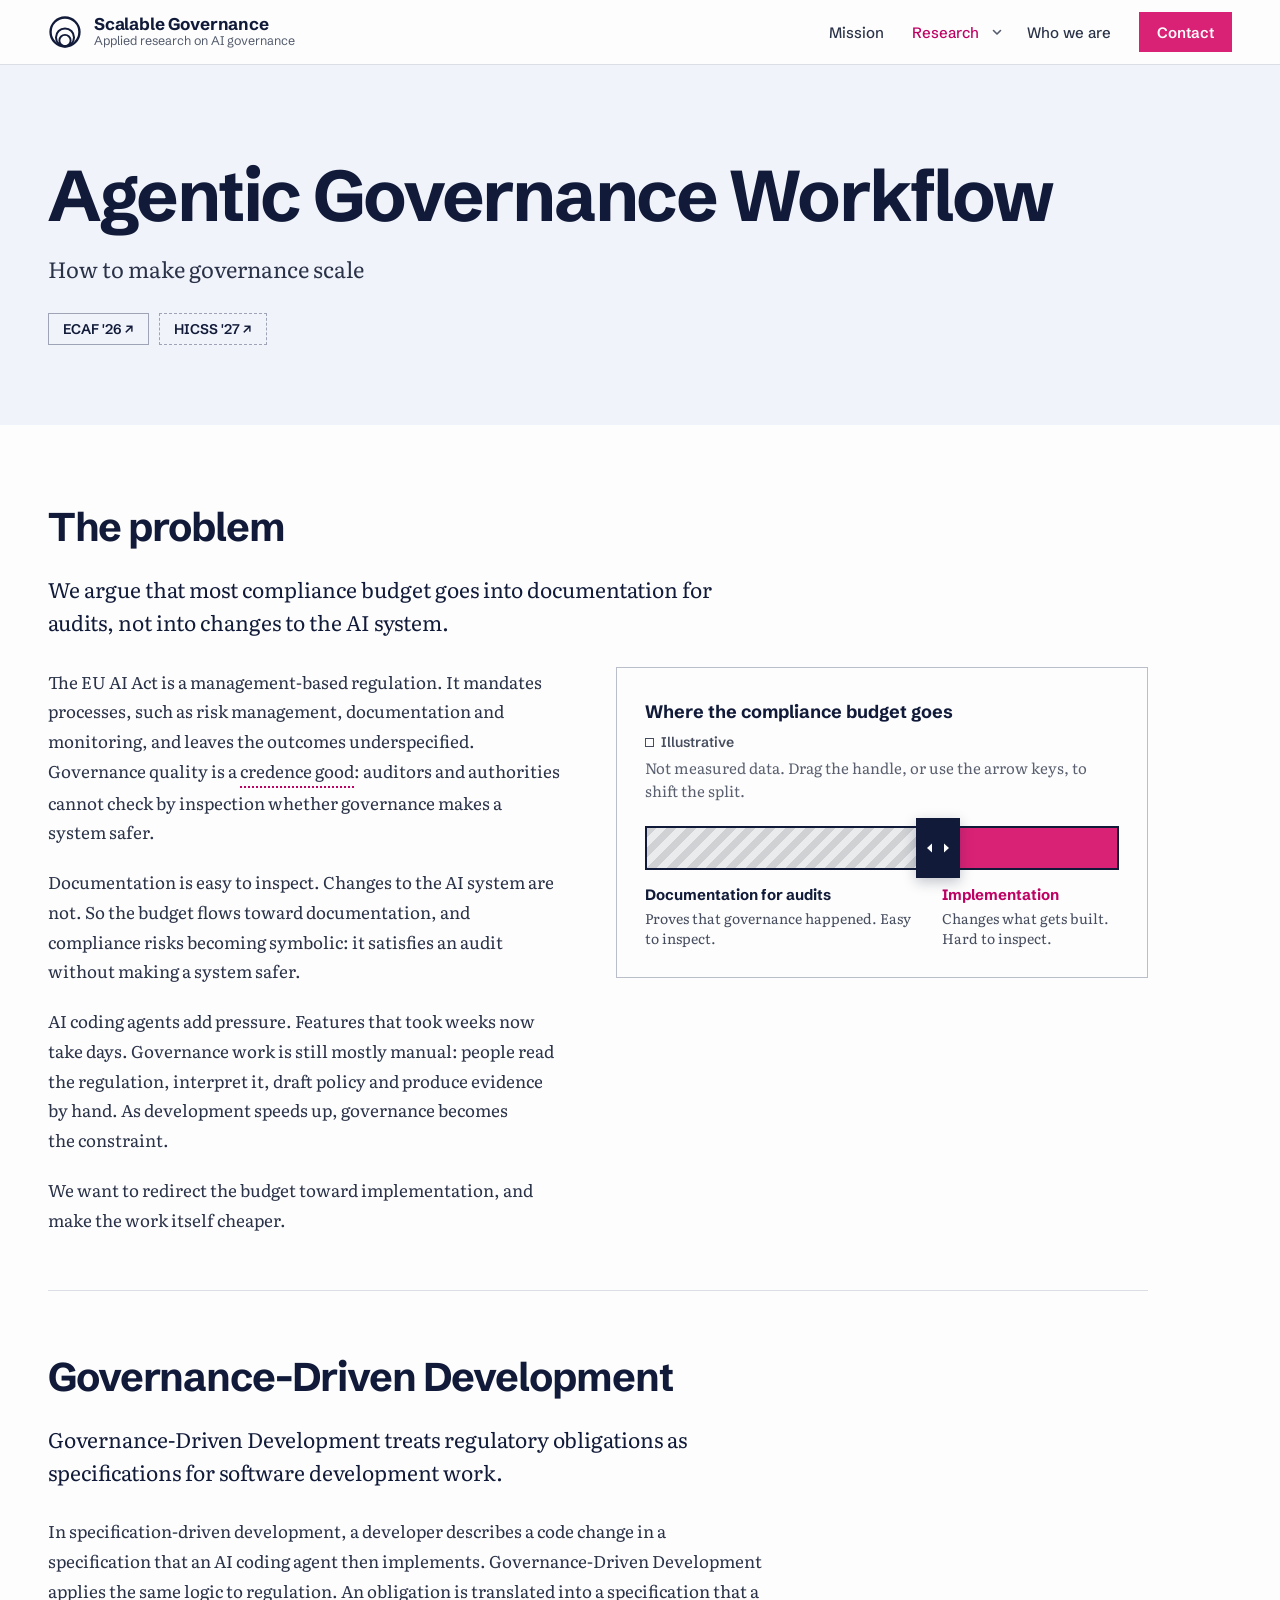
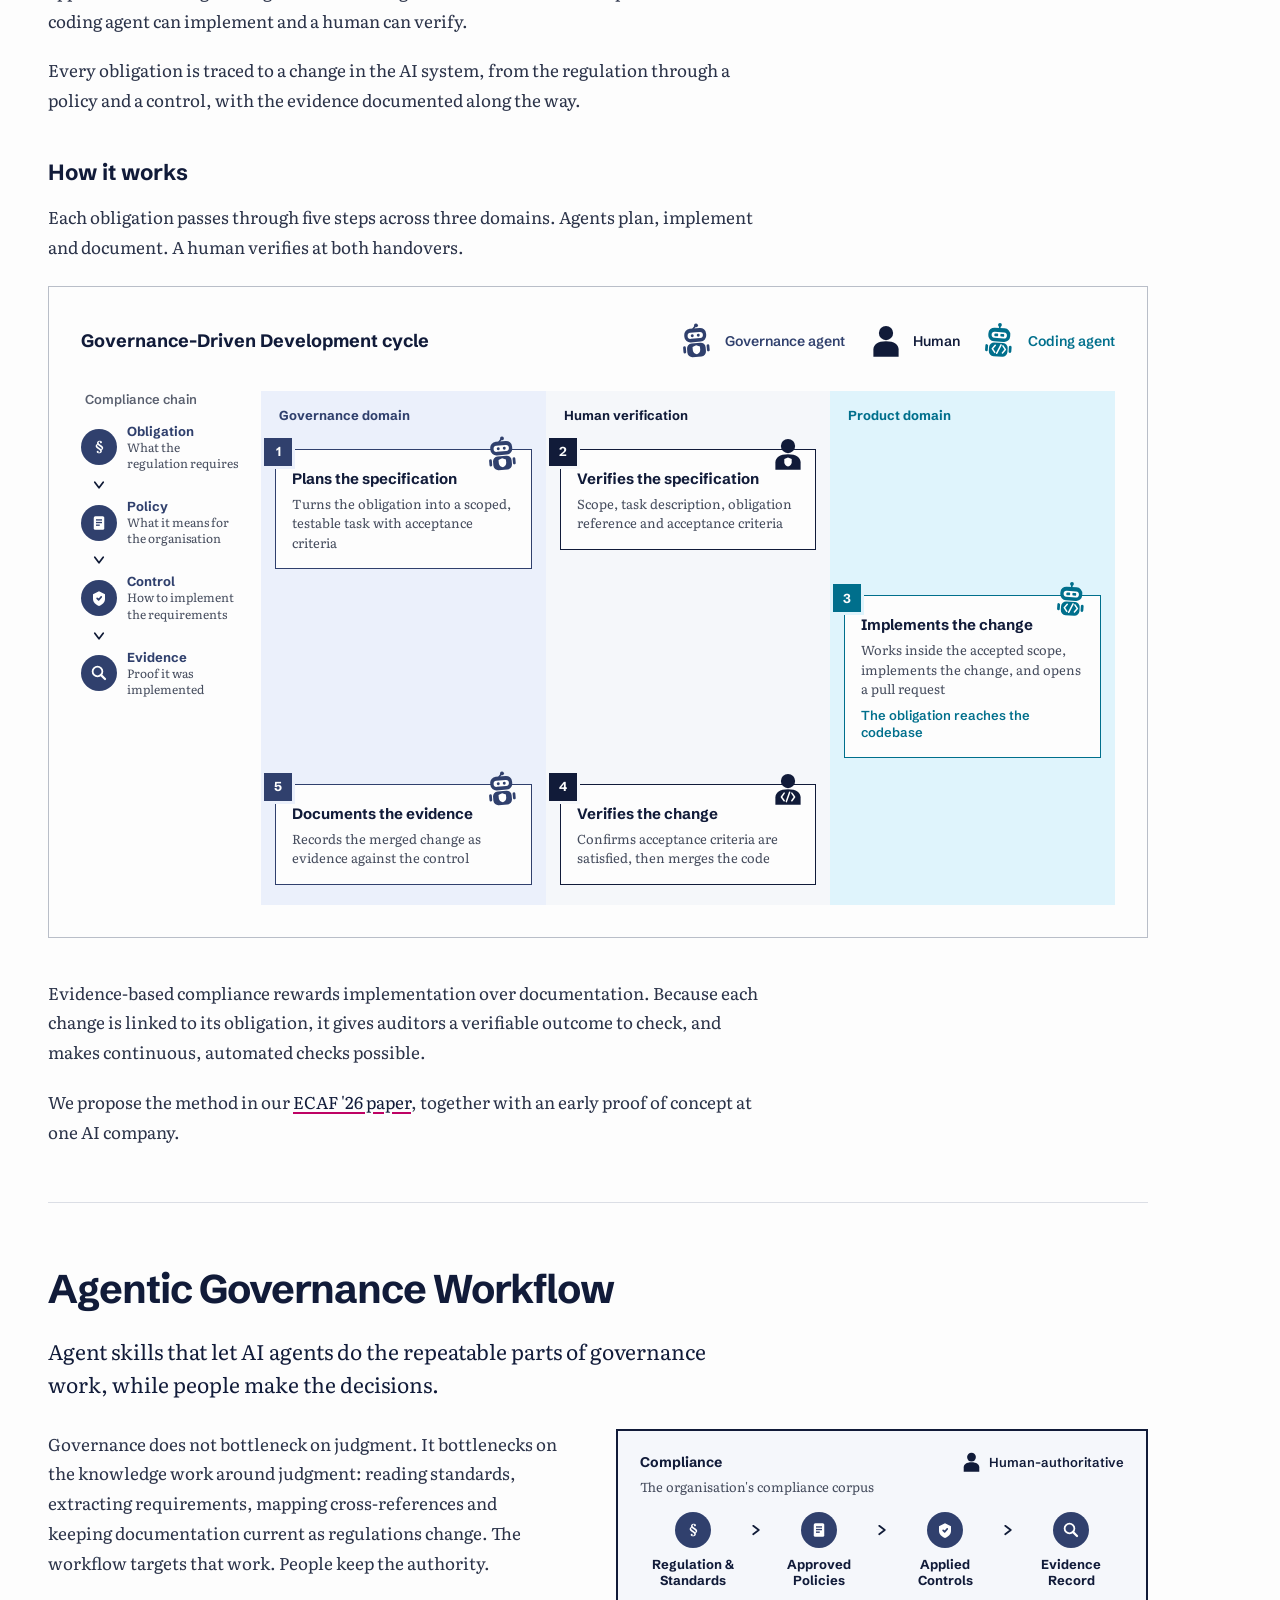
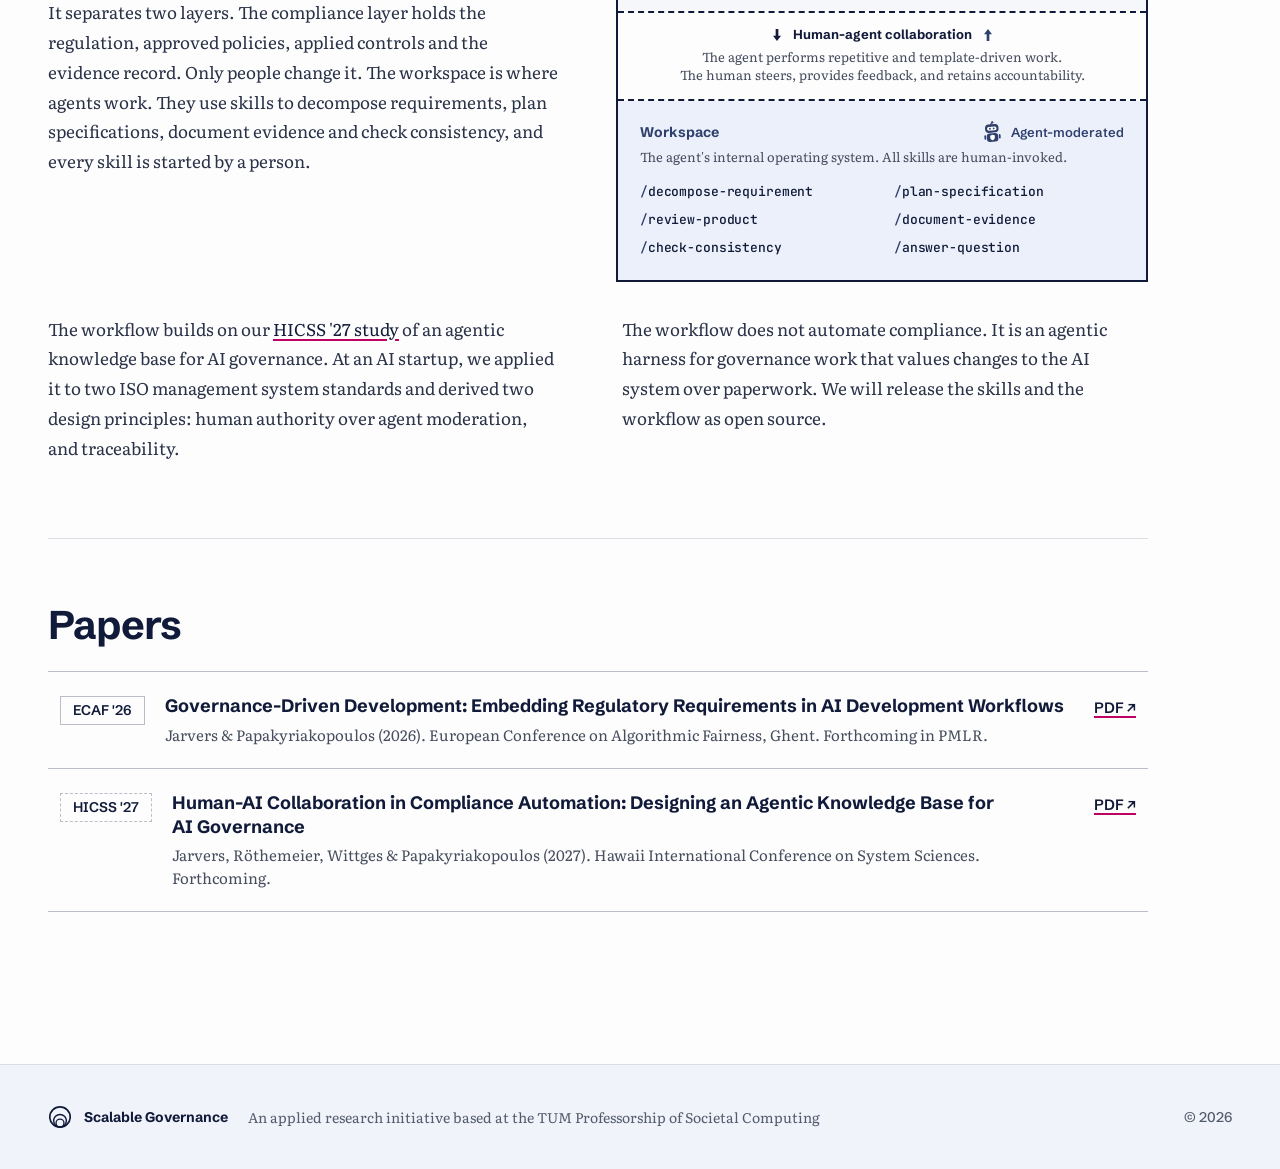
==== commit 1020f1c3: "feat(design): switch palette to navy and magenta on light Replace the black frames and frame yellow " ====
--- a/agentic-governance-workflow/index.html
+++ b/agentic-governance-workflow/index.html
@@ -7,7 +7,7 @@
 <meta name="description" content="How to make governance scale: Governance-Driven Development and the Agentic Governance Workflow.">
 <!-- Reachable by direct URL only: not linked from the other pages and kept out of search indexes. -->
 <meta name="robots" content="noindex">
-<meta name="theme-color" content="#0e1013">
+<meta name="theme-color" content="#ffffff">
 <link rel="icon" href="../assets/img/favicon.svg" type="image/svg+xml">
 <link rel="preconnect" href="https://fonts.googleapis.com">
 <link rel="preconnect" href="https://fonts.gstatic.com" crossorigin>
--- a/assets/css/style.css
+++ b/assets/css/style.css
@@ -1,47 +1,51 @@
 /* Scalable Governance — site styles
    World: a continuous change of scale, after the Eames film "Powers of Ten".
-   Black film frames carry the opening, the zoom through the three levels and
-   the contact; white paper carries reading. One frame yellow marks the active
+   Navy ink on white paper; pale navy-tinted frames carry the opening, the zoom
+   through the three levels and the contact. One magenta marks the active
    frame, the active ring and the primary action. */
 
 :root {
-  /* Frame (dark) */
-  --frame: oklch(0.165 0.005 255);
-  --frame-raise: oklch(0.215 0.006 255);
-  --frame-line: oklch(0.34 0.008 255);
-  --frame-line-strong: oklch(0.52 0.01 255);
-  --frame-ink: oklch(0.975 0.003 95);
-  --frame-text: oklch(0.87 0.006 255);
-  --frame-muted: oklch(0.73 0.008 255);
-
-  /* Frame yellow */
-  --yellow: oklch(0.82 0.165 84);
-  --yellow-hover: oklch(0.88 0.15 92);
-  --on-yellow: oklch(0.165 0.005 255);
-  --ochre: oklch(0.50 0.11 72);
-
-  /* Paper (light) */
+  /* Navy, the main ink (#101b37 family) */
+  --navy: oklch(0.23 0.06 268);
+
+  /* Tinted sections ("frames"): the opening, the zoom, the contact */
+  --frame: oklch(0.965 0.009 268);
+  --frame-raise: oklch(0.995 0 0);
+  --frame-line: oklch(0.885 0.012 268);
+  --frame-line-strong: oklch(0.72 0.025 268);
+  --frame-ink: var(--navy);
+  --frame-text: oklch(0.32 0.04 268);
+  --frame-muted: oklch(0.47 0.03 268);
+
+  /* Magenta, the one action colour (#e41376 family) */
+  --accent: oklch(0.585 0.22 0);
+  --accent-hover: oklch(0.52 0.21 0);
+  --on-accent: oklch(0.995 0 0);
+  --accent-text: oklch(0.52 0.21 0);
+  --accent-tint: oklch(0.93 0.045 0);
+
+  /* Paper */
   --paper: oklch(0.995 0 0);
-  --paper-2: oklch(0.965 0.003 255);
-  --line: oklch(0.89 0.004 255);
-  --line-strong: oklch(0.80 0.006 255);
-  --ink: oklch(0.18 0.006 255);
-  --text: oklch(0.28 0.008 255);
-  --text-2: oklch(0.38 0.008 255);
-  --muted: oklch(0.47 0.008 255);
+  --paper-2: oklch(0.975 0.006 268);
+  --line: oklch(0.90 0.01 268);
+  --line-strong: oklch(0.80 0.015 268);
+  --ink: var(--navy);
+  --text: oklch(0.32 0.04 268);
+  --text-2: oklch(0.42 0.03 268);
+  --muted: oklch(0.49 0.025 268);
 
   /* Diagram roles. The old names stay as aliases because inline SVG in the
      pages references them. */
-  --blue: oklch(0.40 0.055 235);     /* governance, regulator */
-  --violet: oklch(0.50 0.11 72);     /* product, intermediaries */
-  --indigo: oklch(0.26 0.01 255);    /* regulated target, goals */
+  --blue: oklch(0.38 0.08 268);      /* governance, regulator */
+  --violet: oklch(0.50 0.10 222);    /* product, intermediaries (deep cyan) */
+  --indigo: var(--navy);             /* regulated target */
   --surface: var(--paper);
   --on-blue: oklch(0.995 0 0);
-  --domain-gov: oklch(0.95 0.012 235);
-  --domain-human: oklch(0.965 0.003 255);
-  --domain-product: oklch(0.955 0.03 82);
-
-  /* Scoped roles: paper by default, .frame swaps them */
+  --domain-gov: oklch(0.955 0.016 268);
+  --domain-human: oklch(0.975 0.004 268);
+  --domain-product: oklch(0.955 0.025 222);
+
+  /* Scoped roles */
   --bg-local: var(--paper);
   --fg: var(--ink);
   --fg-body: var(--text);
@@ -49,8 +53,8 @@
   --fg-muted: var(--muted);
   --rule: var(--line);
   --rule-strong: var(--line-strong);
-  --focus: var(--ink);
-  --link-line: var(--ochre);
+  --focus: var(--navy);
+  --link-line: var(--accent);
 
   /* Type */
   --font-display: "Schibsted Grotesk", "Helvetica Neue", Arial, sans-serif;
@@ -72,8 +76,6 @@
   --fg-muted: var(--frame-muted);
   --rule: var(--frame-line);
   --rule-strong: var(--frame-line-strong);
-  --focus: var(--yellow);
-  --link-line: var(--yellow);
   background: var(--frame);
   color: var(--frame-text);
 }
@@ -84,8 +86,8 @@
   scroll-behavior: smooth;
   scroll-padding-top: var(--nav-offset);
   -webkit-text-size-adjust: 100%;
-  accent-color: var(--yellow);
-  scrollbar-color: var(--frame-line-strong) var(--paper-2);
+  accent-color: var(--accent);
+  scrollbar-color: var(--line-strong) var(--paper-2);
 }
 
 body {
@@ -94,7 +96,7 @@
   color: var(--text);
   font-family: var(--font-body);
   font-optical-sizing: auto;
-  caret-color: var(--ochre);
+  caret-color: var(--accent-text);
   overflow-x: clip;
 }
 
@@ -107,7 +109,7 @@
   text-decoration-thickness: 2px;
   text-underline-offset: 3px;
 }
-a:hover { background: var(--yellow); color: var(--on-yellow); text-decoration-color: transparent; }
+a:hover { color: var(--accent-text); text-decoration-color: currentColor; }
 
 :focus-visible {
   outline: 2px solid var(--focus);
@@ -116,7 +118,7 @@
 
 h1, h2, h3 { text-wrap: balance; }
 
-::selection { background: var(--yellow); color: var(--on-yellow); }
+::selection { background: var(--accent-tint); color: var(--navy); }
 
 .skip-link {
   position: absolute;
@@ -124,8 +126,8 @@
   top: -60px;
   z-index: 200;
   padding: 10px 16px;
-  background: var(--yellow);
-  color: var(--on-yellow);
+  background: var(--accent);
+  color: var(--on-accent);
   font: 600 15px/1.2 var(--font-display);
   text-decoration: none;
 }
@@ -139,7 +141,7 @@
 
 /* Frame corners: the yellow square the film draws around what comes next. */
 .frame-mark {
-  --mark: var(--yellow);
+  --mark: var(--accent);
   --mark-len: 18px;
   --mark-w: 2px;
   background:
@@ -161,10 +163,10 @@
   left: 0;
   right: 0;
   z-index: 100;
-  background: var(--frame);
-  border-bottom: 1px solid var(--frame-line);
-  --fg: var(--frame-ink);
-  --focus: var(--yellow);
+  background: oklch(0.995 0 0 / 0.94);
+  -webkit-backdrop-filter: blur(12px);
+  backdrop-filter: blur(12px);
+  border-bottom: 1px solid var(--line);
 }
 .site-nav__inner { max-width: var(--container); margin: 0 auto; padding: 0 var(--gutter); }
 .site-nav__bar {
@@ -185,7 +187,7 @@
   text-decoration: none;
 }
 .brand:hover { background: none; color: var(--frame-ink); }
-.brand__logo { width: 34px; height: 34px; flex: none; fill: none; stroke: var(--yellow); }
+.brand__logo { width: 34px; height: 34px; flex: none; fill: none; stroke: var(--navy); }
 .brand__text { display: flex; flex-direction: column; min-width: 0; }
 .brand__name { font: 700 17px/1.1 var(--font-display); letter-spacing: -0.01em; }
 .brand__tagline { font: 400 12.5px/1.3 var(--font-display); color: var(--frame-muted); }
@@ -207,9 +209,9 @@
   color: var(--frame-text);
   text-decoration: none;
 }
-.nav-links a:hover { background: var(--frame-raise); color: var(--frame-ink); }
+.nav-links a:hover { background: var(--paper-2); color: var(--navy); }
 .nav-links a[aria-current="page"],
-.nav-links__group:has(a[aria-current="page"]) > a { color: var(--yellow); }
+.nav-links__group:has(a[aria-current="page"]) > a { color: var(--accent-text); }
 .nav-links__group { position: relative; display: flex; align-items: center; }
 .nav-sub-toggle {
   display: inline-grid;
@@ -236,9 +238,9 @@
   margin: 0;
   padding: 6px;
   list-style: none;
-  background: var(--frame);
-  border: 1px solid var(--frame-line);
-  box-shadow: 0 12px 32px oklch(0 0 0 / 0.35);
+  background: var(--paper);
+  border: 1px solid var(--line);
+  box-shadow: 0 12px 32px oklch(0.23 0.06 268 / 0.12);
 }
 .nav-sub::before { content: ""; position: absolute; left: 0; right: 0; top: -14px; height: 14px; }
 .nav-links__group:hover .nav-sub,
@@ -247,11 +249,11 @@
 .nav-links .nav-links__cta {
   margin-left: 12px;
   padding: 0 18px;
-  background: var(--yellow);
-  color: var(--on-yellow);
+  background: var(--accent);
+  color: var(--on-accent);
   font-weight: 600;
 }
-.nav-links .nav-links__cta:hover { background: var(--yellow-hover); color: var(--on-yellow); }
+.nav-links .nav-links__cta:hover { background: var(--accent-hover); color: var(--on-accent); }
 
 .nav-toggle {
   display: none;
@@ -263,7 +265,7 @@
   border: 1.5px solid var(--frame-line-strong);
   cursor: pointer;
 }
-.nav-toggle[aria-expanded="true"] { border-color: var(--yellow); color: var(--yellow); }
+.nav-toggle[aria-expanded="true"] { border-color: var(--navy); background: var(--navy); color: var(--paper); }
 
 /* ───────── Buttons ───────── */
 .button-row { display: flex; flex-wrap: wrap; gap: 12px; }
@@ -281,8 +283,8 @@
   cursor: pointer;
   transition: background-color 0.18s, color 0.18s, border-color 0.18s;
 }
-.btn--primary { background: var(--yellow); color: var(--on-yellow); }
-.btn--primary:hover { background: var(--yellow-hover); color: var(--on-yellow); }
+.btn--primary { background: var(--accent); color: var(--on-accent); }
+.btn--primary:hover { background: var(--accent-hover); color: var(--on-accent); }
 .btn--secondary { color: var(--fg); border-color: var(--rule-strong); background: transparent; }
 .btn--secondary:hover { border-color: var(--fg); background: var(--fg); color: var(--bg-local); }
 .btn--sm { min-height: 44px; padding: 0 20px; font-size: 14px; }
@@ -321,8 +323,8 @@
   flex: none;
   border: 1.5px solid currentColor;
 }
-.status--aim::before { background: var(--yellow); border-color: var(--yellow); }
-.frame .status--aim { color: var(--yellow); }
+.status--aim::before { background: var(--accent); border-color: var(--accent); }
+.status--aim { color: var(--accent-text); }
 
 /* ───────── Hero: the opening frame ───────── */
 .hero {
@@ -362,7 +364,7 @@
   pointer-events: none;
 }
 .hero__rings circle { vector-effect: non-scaling-stroke; }
-.hero__rings circle:last-child { stroke: var(--yellow); }
+.hero__rings circle:last-child { stroke: var(--accent); }
 
 /* Reserved hero slot for the acceleration chart (feat/acceleration-chart). */
 .chart-slot {
@@ -380,7 +382,7 @@
   font: 500 14px/1 var(--font-display);
   color: var(--frame-muted);
 }
-.chart-slot__tabs .is-active { border-color: var(--yellow); color: var(--frame-ink); }
+.chart-slot__tabs .is-active { border-color: var(--accent); color: var(--frame-ink); }
 .chart-slot__plot { position: relative; flex: 1; display: grid; place-items: center; min-height: 300px; }
 .chart-slot__axes { position: absolute; inset: 0; width: 100%; height: 100%; stroke: var(--frame-line-strong); stroke-width: 1.5; }
 .chart-slot__note {
@@ -404,7 +406,7 @@
   list-style: none;
 }
 .beat { display: flex; flex-direction: column; align-items: flex-start; gap: 12px; padding-top: 20px; border-top: 2px solid var(--ink); }
-.beat:last-child { border-top-color: var(--yellow); }
+.beat:last-child { border-top-color: var(--accent); }
 .beat__title { margin: 0; font: 700 23px/1.2 var(--font-display); letter-spacing: -0.015em; color: var(--ink); }
 .beat p { margin: 0; font-size: 17px; line-height: 1.65; color: var(--text); max-width: 60ch; }
 
@@ -449,9 +451,9 @@
 }
 .hero-chain__list b { font: 700 16px/1.2 var(--font-display); color: var(--ink); }
 .hero-chain__list span { font-size: 14px; line-height: 1.45; color: var(--text-2); }
-.hero-chain__list .hero-chain__key { background: var(--frame); }
-.hero-chain__list .hero-chain__key b { color: var(--yellow); }
-.hero-chain__list .hero-chain__key span { color: var(--frame-text); }
+.hero-chain__list .hero-chain__key { background: var(--navy); }
+.hero-chain__list .hero-chain__key b { color: var(--paper); }
+.hero-chain__list .hero-chain__key span { color: oklch(0.86 0.03 268); }
 .hero-chain__more {
   display: inline-flex;
   align-items: center;
@@ -482,7 +484,7 @@
   transition: color 0.2s, border-color 0.2s;
 }
 .levels__btn:hover { color: var(--frame-ink); border-color: var(--frame-line-strong); }
-.levels__btn[aria-pressed="true"] { color: var(--on-yellow); background: var(--yellow); border-color: var(--yellow); }
+.levels__btn[aria-pressed="true"] { color: var(--on-accent); background: var(--accent); border-color: var(--accent); }
 
 .levels__list { display: flex; flex-direction: column; gap: 36px; margin: 0; padding: 0; list-style: none; }
 .level__name {
@@ -492,7 +494,7 @@
   color: var(--frame-ink);
 }
 .level p { margin: 0; max-width: 46ch; font-size: 19px; line-height: 1.6; color: var(--frame-text); }
-.level .level__note { margin-top: 16px; font-size: 16px; color: var(--yellow); }
+.level .level__note { margin-top: 16px; font-size: 16px; color: var(--accent-text); }
 
 .levels__view { position: relative; aspect-ratio: 1; padding: 28px; overflow: hidden; }
 .levels__rings { display: block; width: 100%; height: 100%; overflow: visible; fill: none; }
@@ -502,7 +504,7 @@
   vector-effect: non-scaling-stroke;
   transition: stroke 0.3s;
 }
-.levels__rings .ring.is-active { stroke: var(--yellow); stroke-width: 3.5; }
+.levels__rings .ring.is-active { stroke: var(--accent); stroke-width: 3.5; }
 .levels__readout {
   position: absolute;
   left: 28px;
@@ -516,7 +518,7 @@
 }
 .levels__steps { display: flex; gap: 5px; }
 .levels__steps i { width: 8px; height: 8px; border: 1.5px solid var(--frame-line-strong); }
-.levels__steps i.is-on { background: var(--yellow); border-color: var(--yellow); }
+.levels__steps i.is-on { background: var(--accent); border-color: var(--accent); }
 
 /* Scroll-driven mode, switched on by main.js unless motion is reduced. */
 .levels.is-scrolly .levels__track { height: 320svh; }
@@ -567,10 +569,10 @@
 .pubs__title { order: -1; font: 700 17px/1.3 var(--font-display); color: var(--ink); }
 .pubs__venue { font: 600 14px/1.3 var(--font-display); color: var(--text-2); }
 .pubs__kind { font-size: 14px; line-height: 1.4; color: var(--muted); }
-.pubs__tab[aria-selected="true"] { background: var(--frame); }
-.pubs__tab[aria-selected="true"] .pubs__title { color: var(--frame-ink); }
-.pubs__tab[aria-selected="true"] .pubs__venue { color: var(--yellow); }
-.pubs__tab[aria-selected="true"] .pubs__kind { color: var(--frame-muted); }
+.pubs__tab[aria-selected="true"] { background: var(--navy); }
+.pubs__tab[aria-selected="true"] .pubs__title { color: var(--paper); }
+.pubs__tab[aria-selected="true"] .pubs__venue { color: oklch(0.86 0.08 0); }
+.pubs__tab[aria-selected="true"] .pubs__kind { color: oklch(0.82 0.03 268); }
 
 .pubs__details { position: relative; }
 .paper { display: flex; flex-direction: column; gap: 14px; padding: 40px 48px 44px; }
@@ -580,12 +582,12 @@
 .paper p { margin: 0; }
 .paper__title { order: -1; margin: 0; font: 700 28px/1.15 var(--font-display); letter-spacing: -0.02em; color: var(--ink); }
 .paper__sub { display: block; margin-top: 8px; font: 400 18px/1.45 var(--font-body); letter-spacing: 0; color: var(--text-2); text-wrap: pretty; }
-.paper__venue { display: flex; flex-wrap: wrap; align-items: center; gap: 6px 10px; font: 600 15px/1.4 var(--font-display); color: var(--ochre); }
+.paper__venue { display: flex; flex-wrap: wrap; align-items: center; gap: 6px 10px; font: 600 15px/1.4 var(--font-display); color: var(--blue); }
 .badge {
   display: inline-block;
   padding: 3px 8px;
-  background: var(--yellow);
-  color: var(--on-yellow);
+  background: var(--accent);
+  color: var(--on-accent);
   font: 600 12px/1.2 var(--font-display);
   white-space: nowrap;
 }
@@ -609,7 +611,7 @@
   font: 600 15px/1.2 var(--font-display);
   color: var(--ink);
   text-decoration: underline;
-  text-decoration-color: var(--ochre);
+  text-decoration-color: var(--accent-text);
   text-decoration-thickness: 2px;
   text-underline-offset: 4px;
   cursor: pointer;
@@ -643,7 +645,7 @@
   letter-spacing: -0.02em;
   color: var(--ink);
 }
-.person__name::after { content: ""; display: block; width: 36px; height: 3px; margin: 16px 0 14px; background: var(--yellow); }
+.person__name::after { content: ""; display: block; width: 36px; height: 3px; margin: 16px 0 14px; background: var(--accent); }
 .person__role { margin: 0 0 6px; font: 600 15px/1.3 var(--font-display); color: var(--ink); }
 .person__desc { margin: 0; font-size: 15px; line-height: 1.65; color: var(--text-2); }
 .person__links { display: flex; flex-wrap: wrap; gap: 2px; margin: 18px 0 0 -11px; padding: 0; list-style: none; }
@@ -656,6 +658,7 @@
   text-decoration: none;
   transition: background-color 0.18s, color 0.18s;
 }
+.person__link:hover { background: var(--paper-2); color: var(--accent-text); }
 .person__link svg { width: 22px; height: 22px; }
 .person__portrait { position: absolute; right: 0; bottom: 0; width: var(--portrait-w); pointer-events: none; }
 .person__portrait img { width: 100%; }
@@ -712,7 +715,7 @@
 html:not(.js) .copy-btn { display: none; }
 
 /* ───────── Footer ───────── */
-.site-footer-wrap { border-top: 1px solid var(--frame-line); }
+.site-footer-wrap { border-top: 1px solid var(--line); }
 .site-footer {
   max-width: var(--container);
   margin: 0 auto;
@@ -724,7 +727,7 @@
   gap: 16px;
 }
 .site-footer__brand { display: flex; align-items: center; gap: 12px; flex-wrap: wrap; }
-.site-footer__logo { width: 24px; height: 24px; fill: none; stroke: var(--yellow); }
+.site-footer__logo { width: 24px; height: 24px; fill: none; stroke: var(--navy); }
 .site-footer__name { font: 700 14px/1.2 var(--font-display); color: var(--frame-ink); }
 .site-footer__line { margin-left: 8px; font-size: 14px; color: var(--frame-muted); }
 .site-footer__copy { margin: 0; font: 500 14px/1.2 var(--font-display); color: var(--frame-muted); }
@@ -751,7 +754,7 @@
   text-decoration: none;
   transition: border-color 0.18s, background-color 0.18s;
 }
-a.paper-tag:hover { border-color: var(--yellow); background: var(--yellow); color: var(--on-yellow); }
+a.paper-tag:hover { border-color: var(--accent); color: var(--accent-text); }
 .paper-tag--violet { border-style: dashed; }
 
 .article-layout {
@@ -785,8 +788,7 @@
   width: 9px;
   height: 9px;
   transform: translateY(-50%);
-  background: var(--yellow);
-  outline: 1.5px solid var(--ink);
+  background: var(--accent);
 }
 
 .article { flex: 1 1 480px; min-width: 0; max-width: 740px; }
@@ -811,7 +813,7 @@
 .article--wide .split__text p { max-width: 72ch; }
 .article section > p:last-child, .two-col p:last-child, .split__text p:last-child { margin-bottom: 0; }
 .article .article__lead { margin-bottom: 28px; max-width: 60ch; font-size: 21px; line-height: 1.55; color: var(--fg); }
-.inline-link { text-decoration-color: var(--ochre); }
+.inline-link { text-decoration-color: var(--accent-text); }
 
 .figure { margin: 36px 0 40px; padding: 32px 28px; background: var(--paper); border: 1px solid var(--line-strong); }
 .figure--center { display: flex; justify-content: center; }
@@ -838,7 +840,7 @@
   font: 400 18px/1 var(--font-display);
   color: var(--ink);
 }
-.chain .chain__key { background: var(--frame); color: var(--yellow); }
+.chain .chain__key { background: var(--navy); color: var(--paper); }
 
 /* Regulatory chain (Mission) */
 .reg-chain { width: 100%; max-width: 300px; height: auto; overflow: visible; }
@@ -859,8 +861,8 @@
   height: 26px;
   display: grid;
   place-items: center;
-  background: var(--frame);
-  color: var(--yellow);
+  background: var(--navy);
+  color: var(--paper);
   font: 700 13px/1 var(--font-display);
 }
 
@@ -869,7 +871,7 @@
 .support h2 { color: var(--frame-ink); }
 .aims { margin: 0 0 36px; padding: 0; list-style: none; display: flex; flex-direction: column; gap: 12px; }
 .aims li { position: relative; padding-left: 26px; font-size: 17px; line-height: 1.65; color: var(--frame-text); }
-.aims li::before { content: ""; position: absolute; left: 0; top: 0.6em; width: 10px; height: 10px; background: var(--yellow); }
+.aims li::before { content: ""; position: absolute; left: 0; top: 0.6em; width: 10px; height: 10px; background: var(--accent); }
 .article .contact-address { margin: 24px 0 0; font-size: 16px; color: var(--fg-2); }
 
 /* Accordion (FAQ) */
@@ -905,7 +907,7 @@
   transition: transform 0.2s;
 }
 .accordion__icon::after { transform: translate(-50%, -50%) rotate(90deg); }
-.accordion__trigger[aria-expanded="true"] .accordion__icon { background: var(--yellow); border-color: var(--yellow); }
+.accordion__trigger[aria-expanded="true"] .accordion__icon { background: var(--accent); border-color: var(--accent); }
 .accordion__trigger[aria-expanded="true"] .accordion__icon::after { transform: translate(-50%, -50%) rotate(0deg); }
 .accordion__panel { display: grid; grid-template-rows: 1fr; transition: grid-template-rows 0.25s cubic-bezier(0.16, 1, 0.3, 1), opacity 0.25s; }
 .js .accordion__panel { grid-template-rows: 0fr; opacity: 0; visibility: hidden; }
@@ -924,11 +926,11 @@
   color: inherit;
   background: none;
   border: 0;
-  border-bottom: 2px dotted var(--ochre);
+  border-bottom: 2px dotted var(--accent-text);
   padding: 0;
   cursor: help;
 }
-.term.is-open .term__word { background: var(--yellow); color: var(--on-yellow); }
+.term.is-open .term__word { background: var(--accent-tint); }
 .term__tip {
   position: absolute;
   left: var(--tip-left, 0px);
@@ -936,8 +938,8 @@
   z-index: 5;
   width: min(300px, calc(100vw - 32px));
   padding: 14px 16px;
-  background: var(--frame);
-  color: var(--frame-text);
+  background: var(--navy);
+  color: oklch(0.94 0.01 268);
   font: 15px/1.5 var(--font-body);
   text-align: left;
   box-shadow: 0 10px 28px oklch(0 0 0 / 0.25);
@@ -961,7 +963,7 @@
 .budget__bar { display: flex; height: 44px; border: 2px solid var(--ink); overflow: hidden; }
 /* Hatching is the measuring convention here: shaded share of one bar. */
 .budget__docs { flex: var(--split); background: repeating-linear-gradient(135deg, oklch(0.86 0.004 255) 0 7px, oklch(0.94 0.003 255) 7px 14px); }
-.budget__impl { flex: calc(100 - var(--split)); background: var(--yellow); }
+.budget__impl { flex: calc(100 - var(--split)); background: var(--accent); }
 .budget__thumb-rail { position: absolute; left: 2px; right: 2px; top: 0; bottom: 0; pointer-events: none; }
 .budget__thumb {
   position: absolute;
@@ -974,17 +976,17 @@
   align-items: center;
   justify-content: center;
   gap: 4px;
-  background: var(--frame);
-  box-shadow: 0 4px 12px oklch(0 0 0 / 0.2);
+  background: var(--navy);
+  box-shadow: 0 4px 12px oklch(0.23 0.06 268 / 0.25);
   pointer-events: auto;
   cursor: ew-resize;
 }
-.budget__thumb svg { width: 12px; height: 12px; fill: var(--yellow); }
+.budget__thumb svg { width: 12px; height: 12px; fill: var(--paper); }
 .budget__labels { display: grid; grid-template-columns: calc(var(--split) * 1% - 0.7%) 1.4% calc(100% - var(--split) * 1% - 0.7%); margin-top: 16px; }
 .budget__labels > div { display: flex; flex-direction: column; gap: 4px; min-width: 0; }
 .budget__labels > div:first-child { padding-right: 8px; }
 .article .budget__name { margin: 0; font: 700 15px/1.2 var(--font-display); color: var(--ink); }
-.article .budget__name--impl { color: var(--ochre); }
+.article .budget__name--impl { color: var(--accent-text); }
 .article .budget__desc { margin: 0; font-size: 14px; line-height: 1.45; color: var(--text-2); }
 .budget .status { font-size: 14px; }
 
@@ -1009,7 +1011,7 @@
   top: -21px;
   width: 14px;
   height: 14px;
-  background: no-repeat center / contain url("data:image/svg+xml,%3Csvg xmlns='http://www.w3.org/2000/svg' viewBox='0 0 20 20'%3E%3Cpath d='M4 6 L10 14 L16 6' fill='none' stroke='%2315181c' stroke-width='2.5' stroke-linecap='round' stroke-linejoin='round'/%3E%3C/svg%3E");
+  background: no-repeat center / contain url("data:image/svg+xml,%3Csvg xmlns='http://www.w3.org/2000/svg' viewBox='0 0 20 20'%3E%3Cpath d='M4 6 L10 14 L16 6' fill='none' stroke='%23101b37' stroke-width='2.5' stroke-linecap='round' stroke-linejoin='round'/%3E%3C/svg%3E");
 }
 .gdd__chain-list b { display: block; font: 700 13px/1.15 var(--font-display); color: var(--blue); }
 .gdd__chain-list span:last-child { font: 12px/1.35 var(--font-body); color: var(--text-2); }
@@ -1084,7 +1086,7 @@
   top: 11px;
   width: 14px;
   height: 14px;
-  background: no-repeat center / contain url("data:image/svg+xml,%3Csvg xmlns='http://www.w3.org/2000/svg' viewBox='0 0 20 20'%3E%3Cpath d='M6 4 L14 10 L6 16' fill='none' stroke='%2315181c' stroke-width='2.5' stroke-linecap='round' stroke-linejoin='round'/%3E%3C/svg%3E");
+  background: no-repeat center / contain url("data:image/svg+xml,%3Csvg xmlns='http://www.w3.org/2000/svg' viewBox='0 0 20 20'%3E%3Cpath d='M6 4 L14 10 L6 16' fill='none' stroke='%23101b37' stroke-width='2.5' stroke-linecap='round' stroke-linejoin='round'/%3E%3C/svg%3E");
 }
 .layers__boundary { display: flex; flex-direction: column; gap: 5px; padding: 14px 22px; background: var(--paper); border-top: 2px dashed var(--ink); border-bottom: 2px dashed var(--ink); }
 .article .layers__boundary-title { display: flex; align-items: center; justify-content: center; gap: 8px; font: 700 13px/1.2 var(--font-display); color: var(--ink); }
@@ -1110,7 +1112,7 @@
 .paper-row__body { flex: 1; min-width: 0; }
 .paper-row__title { display: block; margin-bottom: 6px; font: 700 18px/1.3 var(--font-display); color: var(--ink); text-wrap: pretty; }
 .paper-row__cite { display: block; font-size: 15px; line-height: 1.5; color: var(--text-2); }
-.paper-row__pdf { flex: none; margin-top: 4px; font: 600 15px var(--font-display); color: var(--ink); text-decoration: underline; text-decoration-color: var(--ochre); text-decoration-thickness: 2px; text-underline-offset: 3px; }
+.paper-row__pdf { flex: none; margin-top: 4px; font: 600 15px var(--font-display); color: var(--ink); text-decoration: underline; text-decoration-color: var(--accent-text); text-decoration-thickness: 2px; text-underline-offset: 3px; }
 
 /* ───────── Responsive ───────── */
 @media (max-width: 1080px) {
@@ -1170,9 +1172,9 @@
     align-items: stretch;
     gap: 0;
     padding: 8px var(--gutter) 20px;
-    background: var(--frame);
-    border-bottom: 1px solid var(--frame-line);
-    box-shadow: 0 16px 32px oklch(0 0 0 / 0.35);
+    background: var(--paper);
+    border-bottom: 1px solid var(--line);
+    box-shadow: 0 16px 32px oklch(0.23 0.06 268 / 0.12);
   }
   .js .nav-links.is-open { display: flex; }
   .js .nav-links a { min-height: 48px; padding: 0 4px; font-size: 17px; }
@@ -1188,7 +1190,7 @@
     box-shadow: none;
   }
   .nav-sub::before { display: none; }
-  .js .nav-links .nav-sub a { min-height: 44px; font-size: 16px; color: var(--frame-muted); border-left: 1px solid var(--frame-line); padding-left: 14px; }
+  .js .nav-links .nav-sub a { min-height: 44px; font-size: 16px; color: var(--muted); border-left: 1px solid var(--line); padding-left: 14px; }
   .js .nav-links .nav-links__cta { justify-content: center; margin: 12px 0 0; }
   html:not(.js) .nav-toggle { display: none; }
 
@@ -1262,3 +1264,5 @@
 }
 
 .levels:not(.is-scrolly) .levels__readout { display: none; }
+.accordion__trigger[aria-expanded="true"] .accordion__icon::before,
+.accordion__trigger[aria-expanded="true"] .accordion__icon::after { background: var(--on-accent); }
